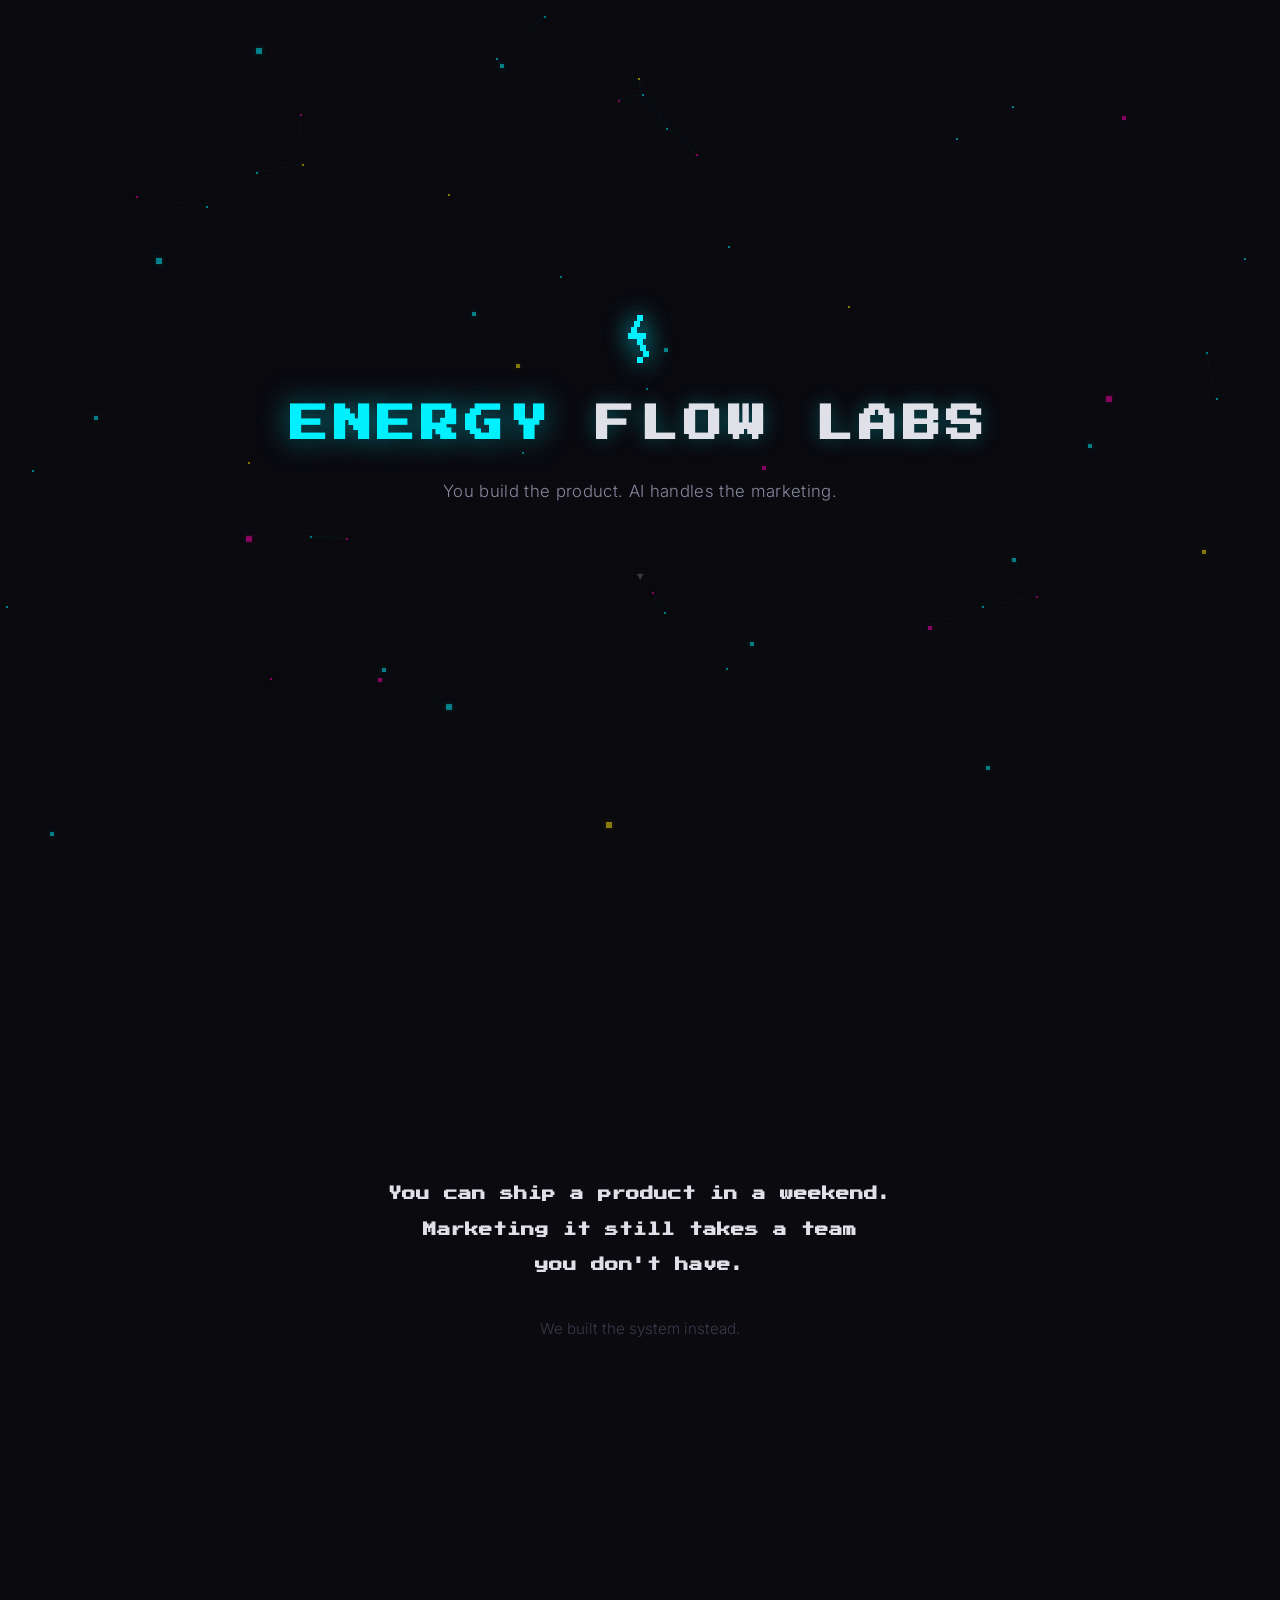
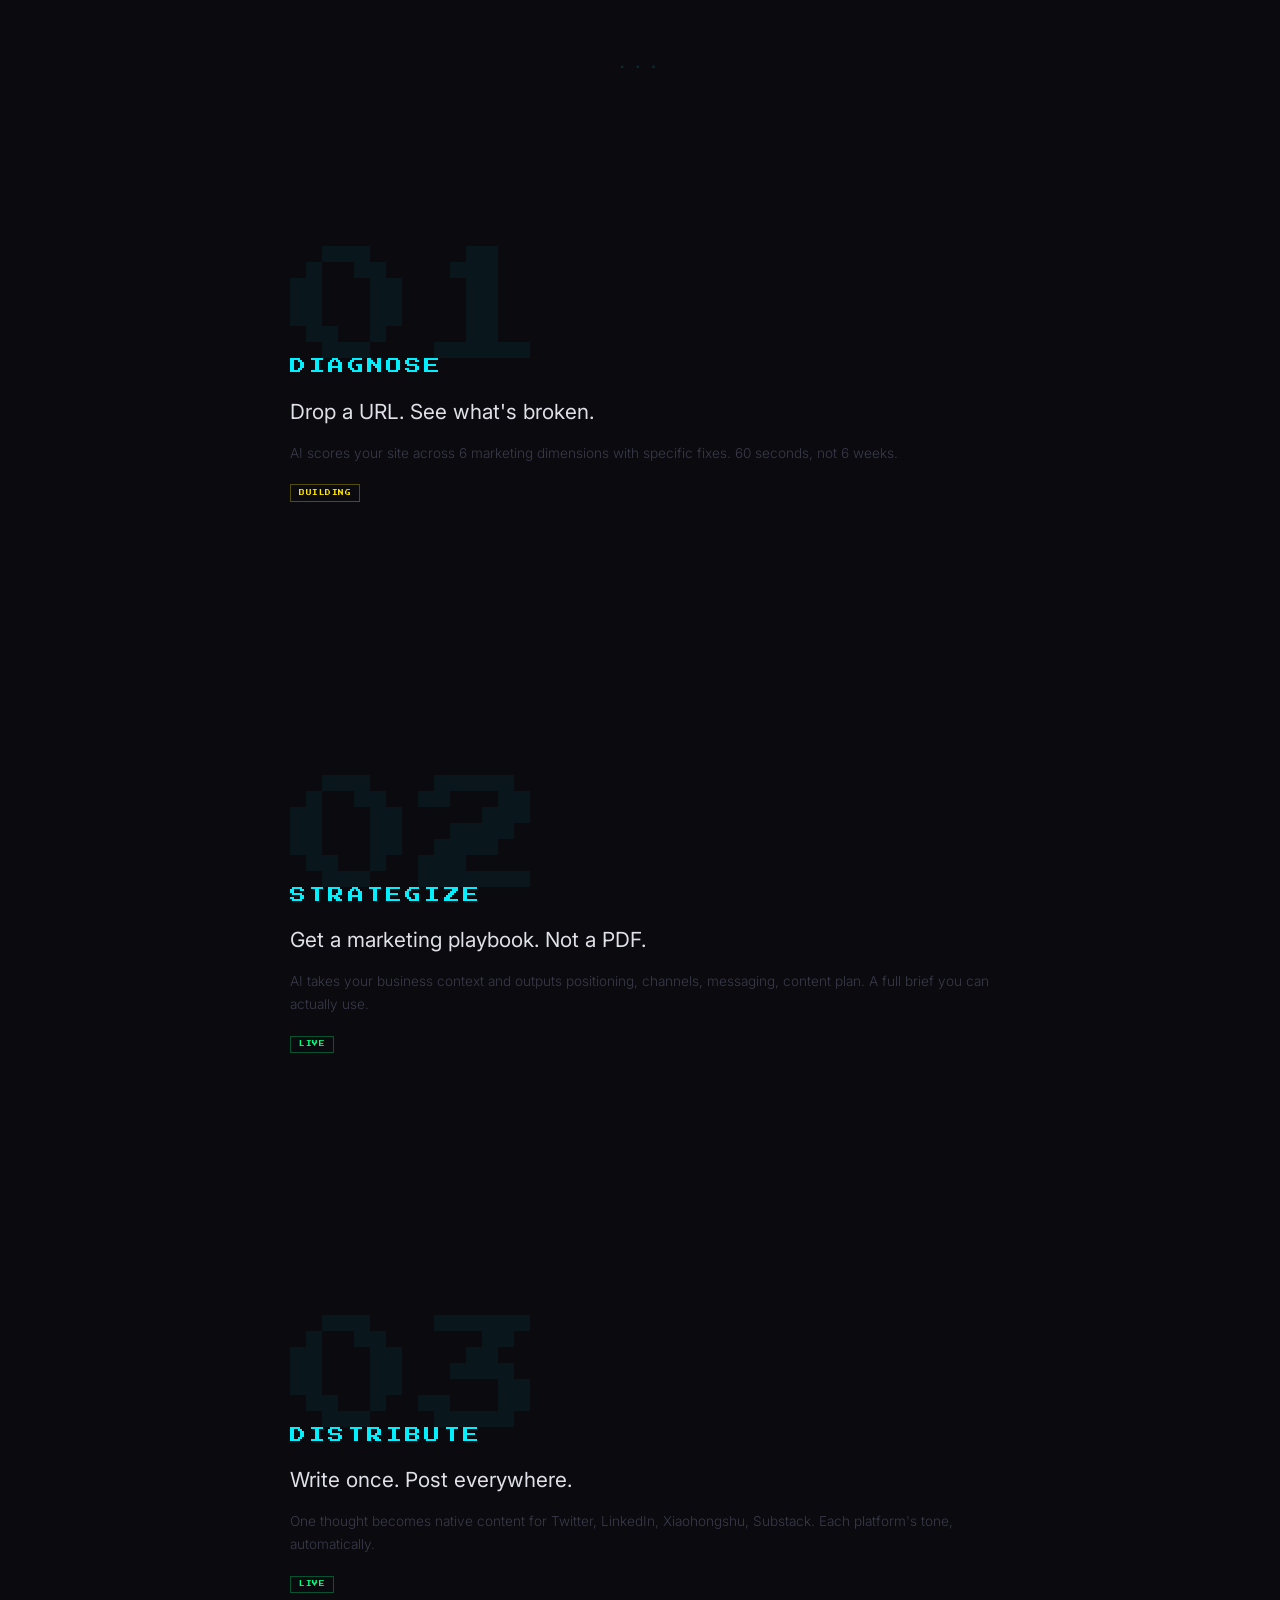
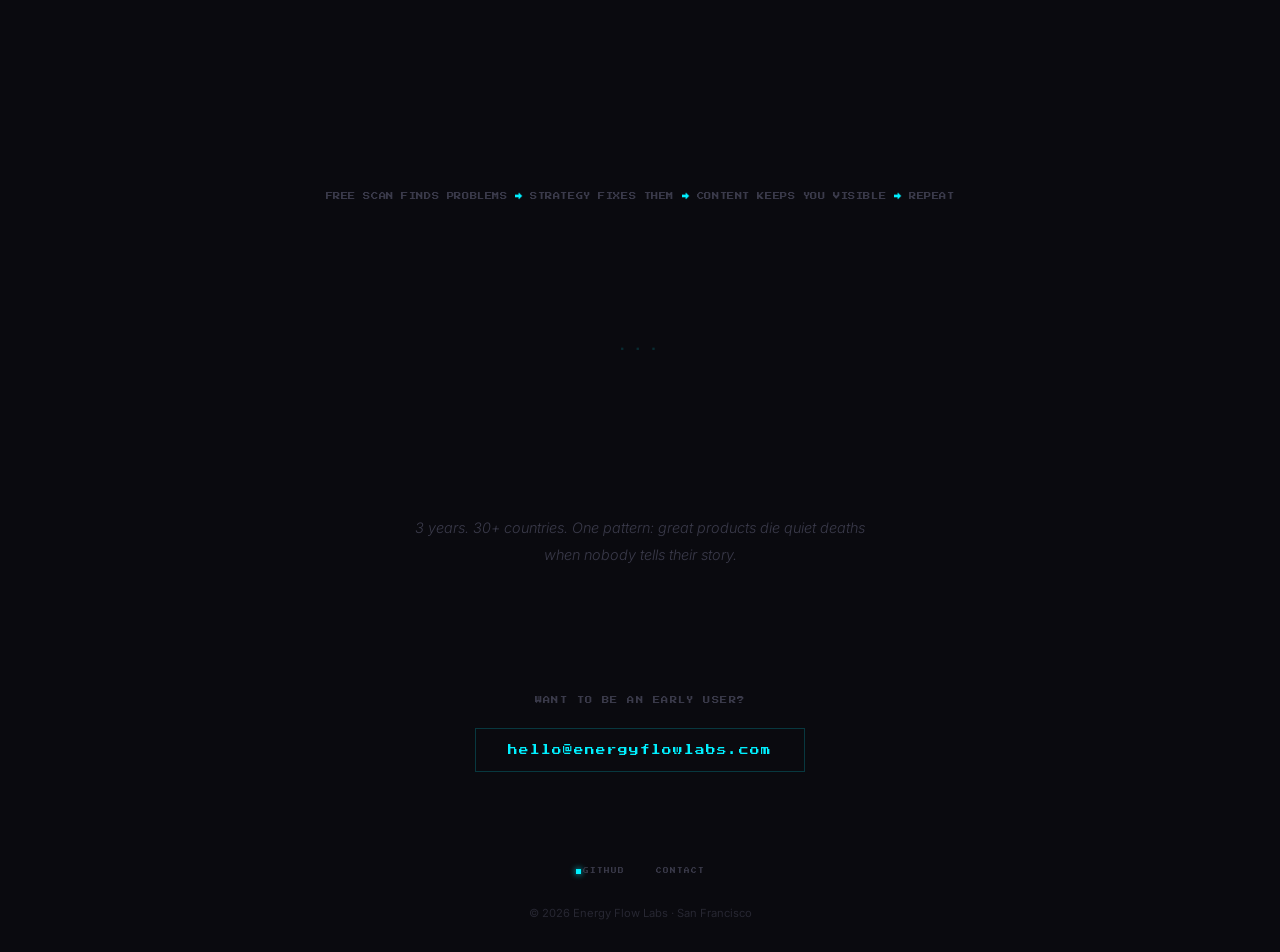
==== index.html @ 43ff8d49 "Redesign: immersive pixel art experience, editorial copy, remove pitch-deck feel" ====
<!DOCTYPE html>
<html lang="en">
<head>
<meta charset="UTF-8">
<meta name="viewport" content="width=device-width, initial-scale=1.0">
<title>Energy Flow Labs</title>
<meta name="description" content="AI marketing tools for founders who'd rather build. Diagnose. Strategize. Distribute.">
<link rel="icon" type="image/svg+xml" href="/favicon.svg">
<link rel="preconnect" href="https://fonts.googleapis.com">
<link rel="preconnect" href="https://fonts.gstatic.com" crossorigin>
<link href="https://fonts.googleapis.com/css2?family=Press+Start+2P&family=Inter:wght@300;400;500&display=swap" rel="stylesheet">
<style>
  *, *::before, *::after { margin: 0; padding: 0; box-sizing: border-box; }

  :root {
    --bg: #0a0a0f;
    --cyan: #00f0ff;
    --magenta: #ff00aa;
    --yellow: #ffe600;
    --green: #00ff88;
    --white: #e0e0e8;
    --mid: #8888a0;
    --dim: #3a3a4a;
  }

  html { scroll-behavior: smooth; }

  body {
    background: var(--bg);
    color: var(--white);
    font-family: 'Inter', sans-serif;
    overflow-x: hidden;
  }

  canvas#bg {
    position: fixed;
    inset: 0;
    width: 100%;
    height: 100%;
    z-index: 0;
  }

  .scanlines {
    position: fixed;
    inset: 0;
    z-index: 1;
    pointer-events: none;
    background: repeating-linear-gradient(0deg, transparent, transparent 2px, rgba(0,0,0,0.05) 2px, rgba(0,0,0,0.05) 4px);
  }

  /* === SHARED === */
  section {
    position: relative;
    z-index: 2;
  }

  .pixel-font {
    font-family: 'Press Start 2P', cursive;
  }

  /* === HERO === */
  .hero {
    display: flex;
    flex-direction: column;
    align-items: center;
    justify-content: center;
    min-height: 100vh;
    text-align: center;
    padding: 2rem;
  }

  .logo-mark {
    width: 48px; height: 48px; margin-bottom: 2rem;
    opacity: 0; animation: fadeUp 0.8s ease-out 0.3s forwards;
  }
  .logo-mark svg { width: 100%; height: 100%; filter: drop-shadow(0 0 12px var(--cyan)); }

  .title {
    font-family: 'Press Start 2P', cursive;
    font-size: clamp(1rem, 4vw, 2.4rem);
    letter-spacing: 0.15em;
    line-height: 1.6;
    color: var(--white);
    opacity: 0;
    animation: fadeUp 0.8s ease-out 0.6s forwards;
    text-shadow: 0 0 20px rgba(0, 240, 255, 0.3);
  }
  .title .accent { color: var(--cyan); text-shadow: 0 0 30px rgba(0, 240, 255, 0.5); }

  .hero-sub {
    font-weight: 300;
    font-size: clamp(0.85rem, 1.8vw, 1.05rem);
    color: var(--mid);
    margin-top: 1.5rem;
    letter-spacing: 0.02em;
    opacity: 0;
    animation: fadeUp 0.8s ease-out 1s forwards;
  }

  .scroll-hint {
    margin-top: 4rem;
    opacity: 0;
    animation: fadeIn 0.6s ease-out 1.8s forwards;
  }
  .scroll-hint span {
    font-family: 'Press Start 2P', cursive;
    font-size: 0.45rem;
    color: var(--dim);
    animation: float 2.5s ease-in-out infinite;
  }

  /* === STATEMENT === */
  .statement {
    min-height: 80vh;
    display: flex;
    align-items: center;
    justify-content: center;
    text-align: center;
    padding: 6rem 2rem;
  }

  .statement-inner {
    max-width: 680px;
  }

  .statement h2 {
    font-family: 'Press Start 2P', cursive;
    font-size: clamp(0.6rem, 1.6vw, 0.85rem);
    line-height: 2.6;
    color: var(--white);
    margin-bottom: 2rem;
  }

  .statement p {
    font-weight: 300;
    font-size: 0.95rem;
    color: var(--dim);
    line-height: 1.8;
  }

  /* === PRODUCTS === */
  .product-section {
    padding: 8rem 2rem;
    display: flex;
    align-items: center;
    justify-content: center;
    min-height: 60vh;
  }

  .product-inner {
    max-width: 700px;
    width: 100%;
  }

  .product-num {
    font-family: 'Press Start 2P', cursive;
    font-size: clamp(3rem, 12vw, 8rem);
    color: rgba(0, 240, 255, 0.06);
    line-height: 1;
    margin-bottom: -1rem;
    user-select: none;
  }

  .product-name {
    font-family: 'Press Start 2P', cursive;
    font-size: clamp(0.7rem, 2vw, 1rem);
    color: var(--cyan);
    letter-spacing: 0.2em;
    margin-bottom: 1.2rem;
  }

  .product-hook {
    font-weight: 400;
    font-size: clamp(1rem, 2.5vw, 1.3rem);
    color: var(--white);
    line-height: 1.7;
    margin-bottom: 0.8rem;
  }

  .product-detail {
    font-weight: 300;
    font-size: 0.85rem;
    color: var(--dim);
    line-height: 1.7;
  }

  .product-tag {
    display: inline-block;
    font-family: 'Press Start 2P', cursive;
    font-size: 0.35rem;
    padding: 0.3rem 0.5rem;
    margin-top: 1.2rem;
    border: 1px solid;
    letter-spacing: 0.1em;
  }
  .tag-live { color: var(--green); border-color: rgba(0,255,136,0.3); }
  .tag-building { color: var(--yellow); border-color: rgba(255,230,0,0.3); }

  /* === LOOP === */
  .loop {
    text-align: center;
    padding: 4rem 2rem 6rem;
  }

  .loop p {
    font-family: 'Press Start 2P', cursive;
    font-size: clamp(0.35rem, 0.8vw, 0.45rem);
    color: var(--dim);
    line-height: 2.5;
    letter-spacing: 0.08em;
  }
  .loop .hl { color: var(--cyan); }

  /* === PIXEL DIVIDER === */
  .divider {
    text-align: center;
    padding: 2rem;
    opacity: 0.15;
    user-select: none;
  }
  .divider span {
    font-family: 'Press Start 2P', cursive;
    font-size: 0.3rem;
    color: var(--cyan);
    letter-spacing: 0.8em;
  }

  /* === CLOSER === */
  .closer {
    text-align: center;
    padding: 8rem 2rem 4rem;
  }

  .closer p {
    font-weight: 300;
    font-size: 0.9rem;
    color: var(--dim);
    line-height: 1.9;
    max-width: 480px;
    margin: 0 auto;
    font-style: italic;
  }

  /* === CONTACT === */
  .contact {
    text-align: center;
    padding: 4rem 2rem 2rem;
  }

  .contact .invite {
    font-family: 'Press Start 2P', cursive;
    font-size: 0.45rem;
    color: var(--dim);
    letter-spacing: 0.2em;
    margin-bottom: 1.5rem;
  }

  .contact .email {
    display: inline-block;
    font-family: 'Press Start 2P', cursive;
    font-size: clamp(0.45rem, 1.2vw, 0.6rem);
    color: var(--cyan);
    text-decoration: none;
    padding: 1rem 2rem;
    border: 1px solid rgba(0, 240, 255, 0.2);
    transition: all 0.3s;
    letter-spacing: 0.1em;
  }
  .contact .email:hover {
    border-color: var(--cyan);
    box-shadow: 0 0 30px rgba(0, 240, 255, 0.15);
    background: rgba(0, 240, 255, 0.03);
  }

  /* === FOOTER === */
  footer {
    position: relative;
    z-index: 2;
    padding: 4rem 2rem 2rem;
    text-align: center;
  }
  footer .links {
    display: flex;
    justify-content: center;
    gap: 2rem;
    margin-bottom: 2rem;
    flex-wrap: wrap;
  }
  footer a {
    font-family: 'Press Start 2P', cursive;
    font-size: 0.35rem;
    color: var(--dim);
    text-decoration: none;
    letter-spacing: 0.15em;
    transition: color 0.3s;
  }
  footer a:hover { color: var(--cyan); }
  footer .status {
    font-size: 0.7rem;
    color: rgba(58, 58, 74, 0.6);
    margin-top: 1rem;
  }

  .dot {
    display: inline-block;
    width: 5px; height: 5px;
    background: var(--cyan);
    margin-right: 0.5em;
    animation: blink 2s step-end infinite;
    box-shadow: 0 0 6px var(--cyan);
    vertical-align: middle;
  }

  /* === REVEALS === */
  .reveal {
    opacity: 0;
    transform: translateY(24px);
    transition: opacity 0.8s ease-out, transform 0.8s ease-out;
  }
  .reveal.visible {
    opacity: 1;
    transform: translateY(0);
  }

  /* stagger */
  .reveal-delay-1 { transition-delay: 0.15s; }
  .reveal-delay-2 { transition-delay: 0.3s; }

  /* === KEYFRAMES === */
  @keyframes fadeUp { from { opacity: 0; transform: translateY(16px); } to { opacity: 1; transform: translateY(0); } }
  @keyframes fadeIn { from { opacity: 0; } to { opacity: 1; } }
  @keyframes blink { 0%, 100% { opacity: 1; } 50% { opacity: 0; } }
  @keyframes float { 0%, 100% { transform: translateY(0); } 50% { transform: translateY(6px); } }

  .title:hover { animation: glitch 0.3s ease-in-out; }
  @keyframes glitch {
    0%   { text-shadow: 0 0 20px rgba(0,240,255,0.3); }
    20%  { text-shadow: -2px 0 var(--magenta), 2px 0 var(--cyan); }
    40%  { text-shadow: 2px 0 var(--magenta), -2px 0 var(--cyan); }
    60%  { text-shadow: -1px 0 var(--yellow), 1px 0 var(--cyan); }
    80%  { text-shadow: 1px 0 var(--magenta), -1px 0 var(--yellow); }
    100% { text-shadow: 0 0 20px rgba(0,240,255,0.3); }
  }

  @media (max-width: 600px) {
    .title { letter-spacing: 0.08em; }
    .logo-mark { width: 36px; height: 36px; }
    .product-section { padding: 5rem 1.5rem; }
    .product-num { font-size: clamp(2.5rem, 18vw, 5rem); }
    .statement { min-height: 60vh; padding: 4rem 1.5rem; }
    .closer { padding: 5rem 1.5rem 3rem; }
  }
</style>
</head>
<body>

<canvas id="bg"></canvas>
<div class="scanlines"></div>

<!-- ===== HERO ===== -->
<section class="hero">
  <div class="logo-mark">
    <svg viewBox="0 0 16 16" fill="none" xmlns="http://www.w3.org/2000/svg" shape-rendering="crispEdges">
      <rect x="7" y="0" width="2" height="2" fill="#00f0ff"/>
      <rect x="6" y="2" width="2" height="2" fill="#00f0ff"/>
      <rect x="5" y="4" width="2" height="2" fill="#00f0ff"/>
      <rect x="4" y="6" width="6" height="2" fill="#00f0ff"/>
      <rect x="7" y="8" width="2" height="2" fill="#00f0ff"/>
      <rect x="8" y="10" width="2" height="2" fill="#00f0ff"/>
      <rect x="9" y="12" width="2" height="2" fill="#00f0ff"/>
      <rect x="7" y="14" width="2" height="2" fill="#00f0ff"/>
    </svg>
  </div>

  <h1 class="title"><span class="accent">ENERGY</span> FLOW LABS</h1>
  <p class="hero-sub">You build the product. AI handles the marketing.</p>

  <div class="scroll-hint"><span>&#9660;</span></div>
</section>

<!-- ===== STATEMENT ===== -->
<section class="statement">
  <div class="statement-inner reveal">
    <h2>You can ship a product in a weekend.<br>Marketing it still takes a team<br>you don't have.</h2>
    <p>We built the system instead.</p>
  </div>
</section>

<!-- ===== DIVIDER ===== -->
<div class="divider"><span>&#9632; &#9632; &#9632;</span></div>

<!-- ===== PRODUCT 01 ===== -->
<section class="product-section">
  <div class="product-inner reveal">
    <div class="product-num">01</div>
    <div class="product-name">DIAGNOSE</div>
    <div class="product-hook">Drop a URL. See what's broken.</div>
    <div class="product-detail">AI scores your site across 6 marketing dimensions with specific fixes. 60 seconds, not 6 weeks.</div>
    <span class="product-tag tag-building">BUILDING</span>
  </div>
</section>

<!-- ===== PRODUCT 02 ===== -->
<section class="product-section">
  <div class="product-inner reveal">
    <div class="product-num">02</div>
    <div class="product-name">STRATEGIZE</div>
    <div class="product-hook">Get a marketing playbook. Not a PDF.</div>
    <div class="product-detail">AI takes your business context and outputs positioning, channels, messaging, content plan. A full brief you can actually use.</div>
    <span class="product-tag tag-live">LIVE</span>
  </div>
</section>

<!-- ===== PRODUCT 03 ===== -->
<section class="product-section">
  <div class="product-inner reveal">
    <div class="product-num">03</div>
    <div class="product-name">DISTRIBUTE</div>
    <div class="product-hook">Write once. Post everywhere.</div>
    <div class="product-detail">One thought becomes native content for Twitter, LinkedIn, Xiaohongshu, Substack. Each platform's tone, automatically.</div>
    <span class="product-tag tag-live">LIVE</span>
  </div>
</section>

<!-- ===== LOOP ===== -->
<section class="loop reveal">
  <p>FREE SCAN FINDS PROBLEMS <span class="hl">&rarr;</span> STRATEGY FIXES THEM <span class="hl">&rarr;</span> CONTENT KEEPS YOU VISIBLE <span class="hl">&rarr;</span> REPEAT</p>
</section>

<!-- ===== DIVIDER ===== -->
<div class="divider"><span>&#9632; &#9632; &#9632;</span></div>

<!-- ===== CLOSER ===== -->
<section class="closer reveal">
  <p>3 years. 30+ countries. One pattern: great products die quiet deaths when nobody tells their story.</p>
</section>

<!-- ===== CONTACT ===== -->
<section class="contact reveal">
  <div class="invite">WANT TO BE AN EARLY USER?</div>
  <a class="email" href="mailto:hello@energyflowlabs.com?subject=Early%20Access">hello@energyflowlabs.com</a>
</section>

<!-- ===== FOOTER ===== -->
<footer>
  <div class="links">
    <a href="https://github.com/yvonnechengspark"><span class="dot"></span>GITHUB</a>
    <a href="mailto:hello@energyflowlabs.com">CONTACT</a>
  </div>
  <div class="status">&copy; 2026 Energy Flow Labs &middot; San Francisco</div>
</footer>

<script>
const canvas = document.getElementById('bg');
const ctx = canvas.getContext('2d');
let W, H;
let particles = [];
let mouse = { x: -1000, y: -1000 };

function resize() { W = canvas.width = window.innerWidth; H = canvas.height = window.innerHeight; }
resize();
window.addEventListener('resize', resize);
document.addEventListener('mousemove', e => { mouse.x = e.clientX; mouse.y = e.clientY; });

class Particle {
  constructor() { this.reset(); }
  reset() {
    const edge = Math.random();
    if (edge < 0.25) { this.x = 0; this.y = Math.random() * H; }
    else if (edge < 0.5) { this.x = W; this.y = Math.random() * H; }
    else if (edge < 0.75) { this.x = Math.random() * W; this.y = 0; }
    else { this.x = Math.random() * W; this.y = H; }
    this.size = Math.random() < 0.1 ? 3 : (Math.random() < 0.3 ? 2 : 1);
    this.speedX = (Math.random() - 0.5) * 0.6;
    this.speedY = (Math.random() - 0.5) * 0.6;
    this.life = 0;
    this.maxLife = 250 + Math.random() * 350;
    const colors = [[0,240,255],[0,240,255],[0,240,255],[255,0,170],[255,230,0]];
    this.color = colors[Math.floor(Math.random() * colors.length)];
  }
  update() {
    const cx = W/2, cy = H/2;
    const dx = cx - this.x, dy = cy - this.y;
    const dist = Math.sqrt(dx*dx + dy*dy);
    if (dist > 50) { this.speedX += dx/dist*0.002; this.speedY += dy/dist*0.002; }
    const mdx = this.x - mouse.x, mdy = this.y - mouse.y;
    const mDist = Math.sqrt(mdx*mdx + mdy*mdy);
    if (mDist < 100) { const f = (100-mDist)/100; this.speedX += (mdx/mDist)*f*0.4; this.speedY += (mdy/mDist)*f*0.4; }
    this.speedX *= 0.997; this.speedY *= 0.997;
    this.x += this.speedX; this.y += this.speedY; this.life++;
    if (this.life > this.maxLife || this.x < -50 || this.x > W+50 || this.y < -50 || this.y > H+50) this.reset();
  }
  draw() {
    const alpha = Math.min(1, this.life/40) * Math.min(1, (this.maxLife - this.life)/40);
    const [r,g,b] = this.color;
    const px = Math.round(this.x/2)*2, py = Math.round(this.y/2)*2;
    ctx.shadowColor = `rgba(${r},${g},${b},${alpha*0.4})`; ctx.shadowBlur = 6;
    ctx.fillStyle = `rgba(${r},${g},${b},${alpha*0.5})`;
    ctx.fillRect(px, py, this.size*2, this.size*2);
    ctx.shadowBlur = 0;
  }
}

const count = Math.min(60, Math.floor(W*H/15000));
for (let i = 0; i < count; i++) {
  const p = new Particle(); p.x = Math.random()*W; p.y = Math.random()*H; p.life = Math.random()*120;
  particles.push(p);
}

function drawConnections() {
  for (let i = 0; i < particles.length; i++) {
    for (let j = i+1; j < particles.length; j++) {
      const dx = particles[i].x - particles[j].x, dy = particles[i].y - particles[j].y;
      const dist = Math.sqrt(dx*dx + dy*dy);
      if (dist < 120) {
        ctx.strokeStyle = `rgba(0,240,255,${(1-dist/120)*0.07})`;
        ctx.lineWidth = 1; ctx.beginPath();
        ctx.moveTo(Math.round(particles[i].x/2)*2, Math.round(particles[i].y/2)*2);
        ctx.lineTo(Math.round(particles[j].x/2)*2, Math.round(particles[j].y/2)*2);
        ctx.stroke();
      }
    }
  }
}

function animate() {
  ctx.clearRect(0, 0, W, H);
  drawConnections();
  for (const p of particles) { p.update(); p.draw(); }
  requestAnimationFrame(animate);
}
animate();

document.addEventListener('click', e => {
  for (let i = 0; i < 6; i++) {
    const p = new Particle(); p.x = e.clientX; p.y = e.clientY;
    p.speedX = (Math.random()-0.5)*3; p.speedY = (Math.random()-0.5)*3;
    p.maxLife = 60 + Math.random()*50; particles.push(p);
  }
  while (particles.length > count + 30) particles.shift();
});

// Scroll reveal
const observer = new IntersectionObserver((entries) => {
  entries.forEach(entry => {
    if (entry.isIntersecting) entry.target.classList.add('visible');
  });
}, { threshold: 0.12 });
document.querySelectorAll('.reveal').forEach(el => observer.observe(el));
</script>
</body>
</html>
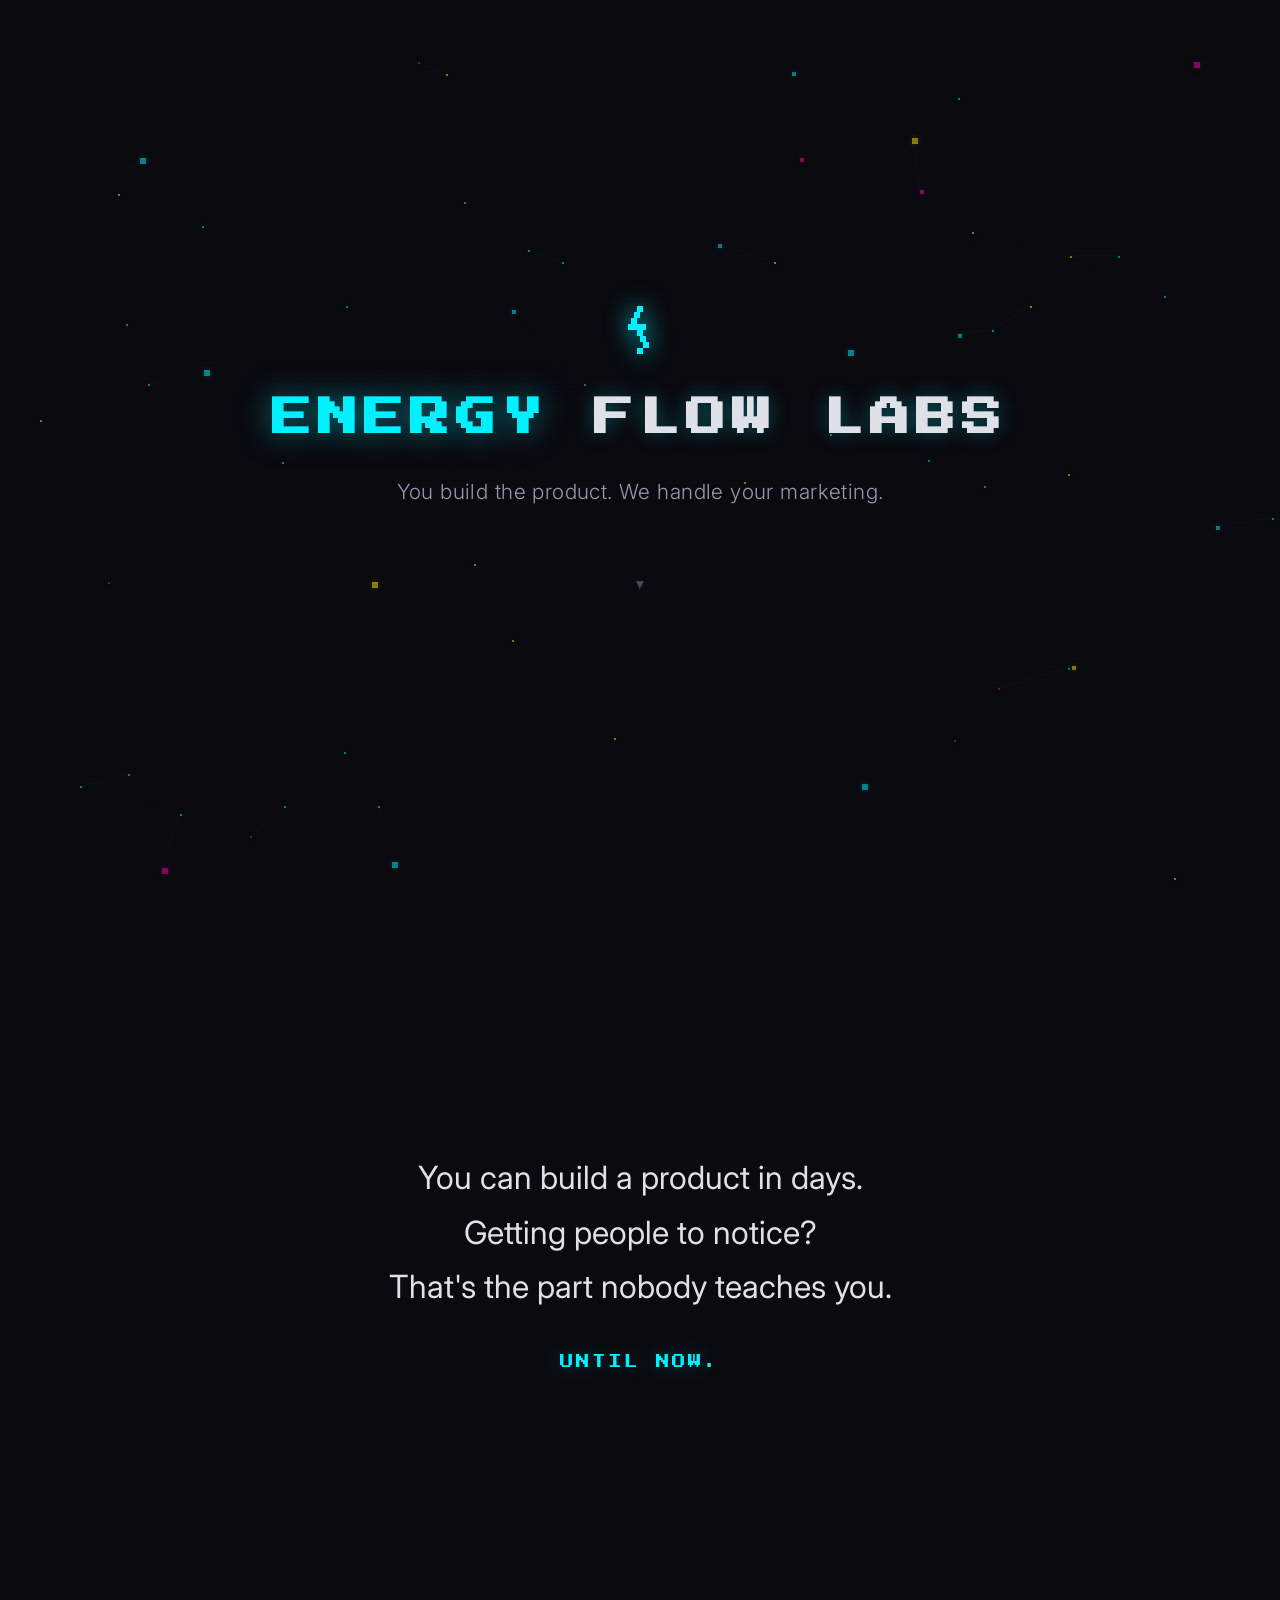
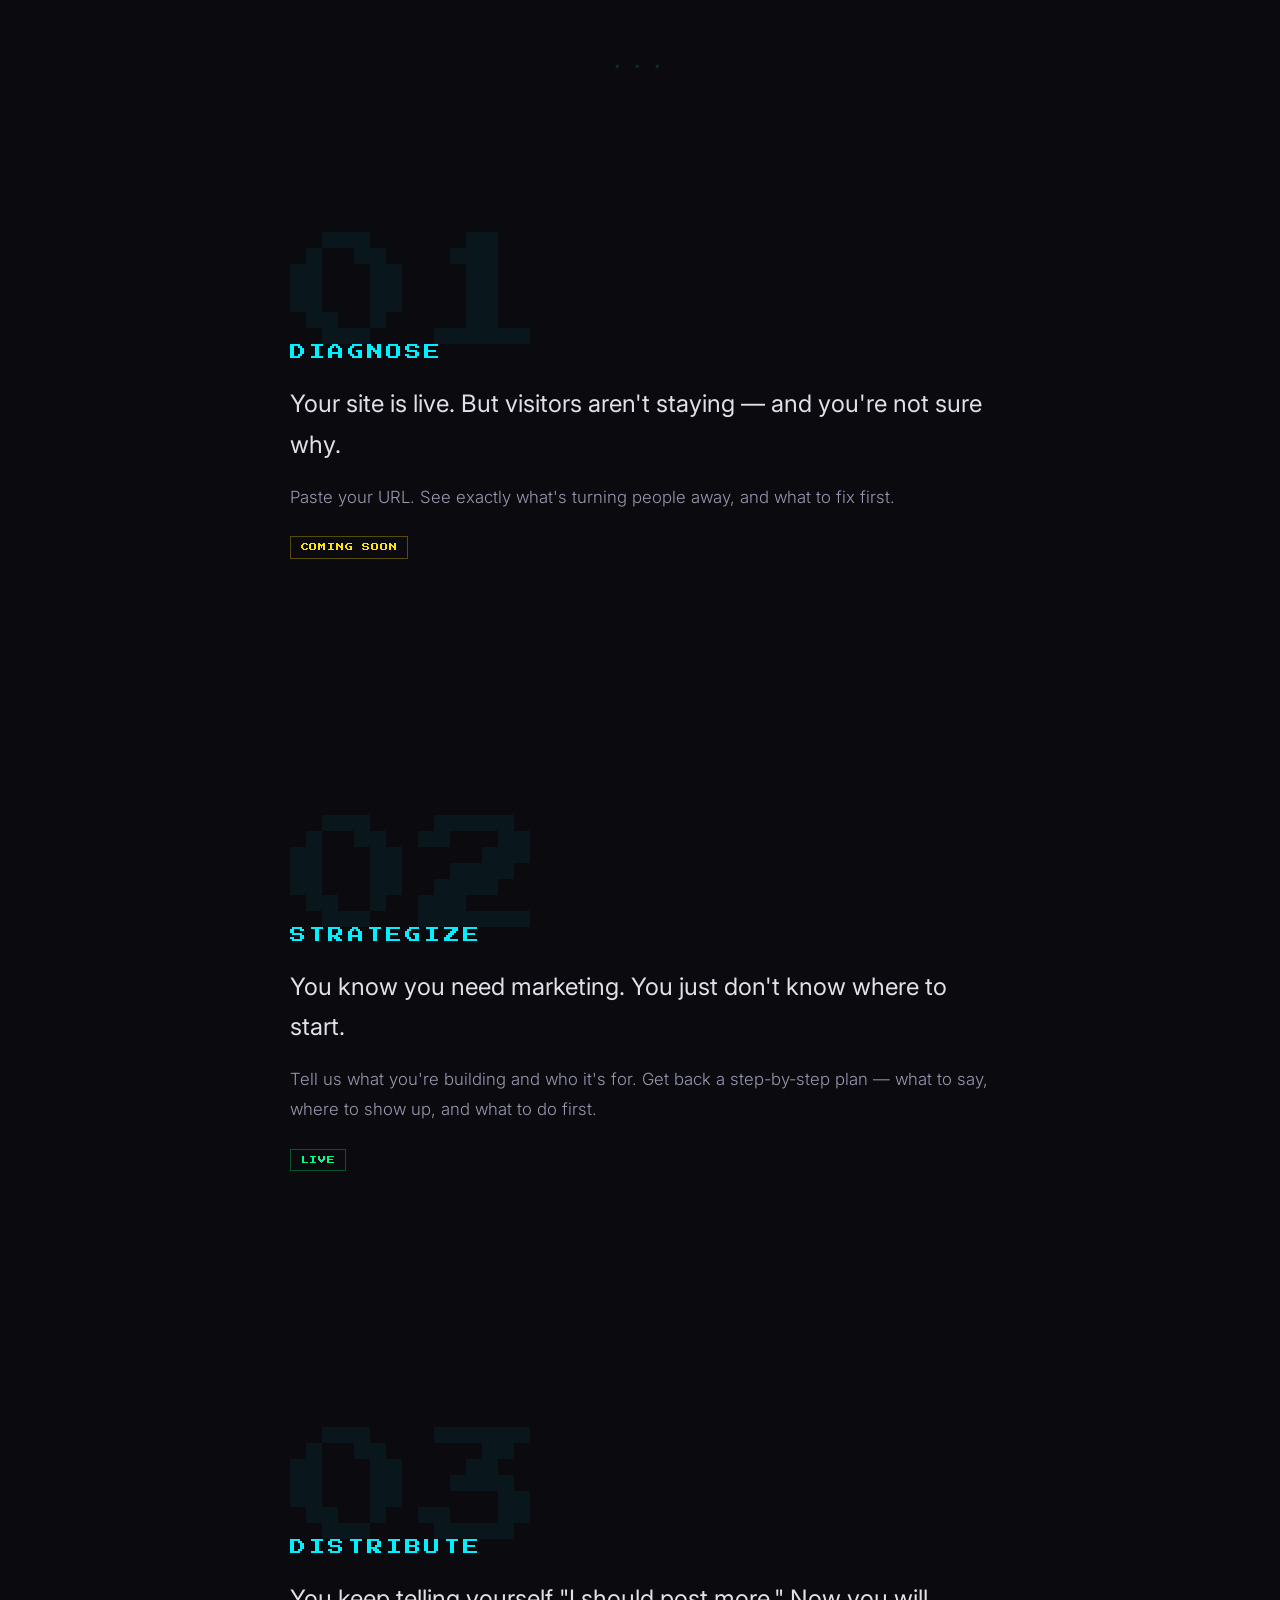
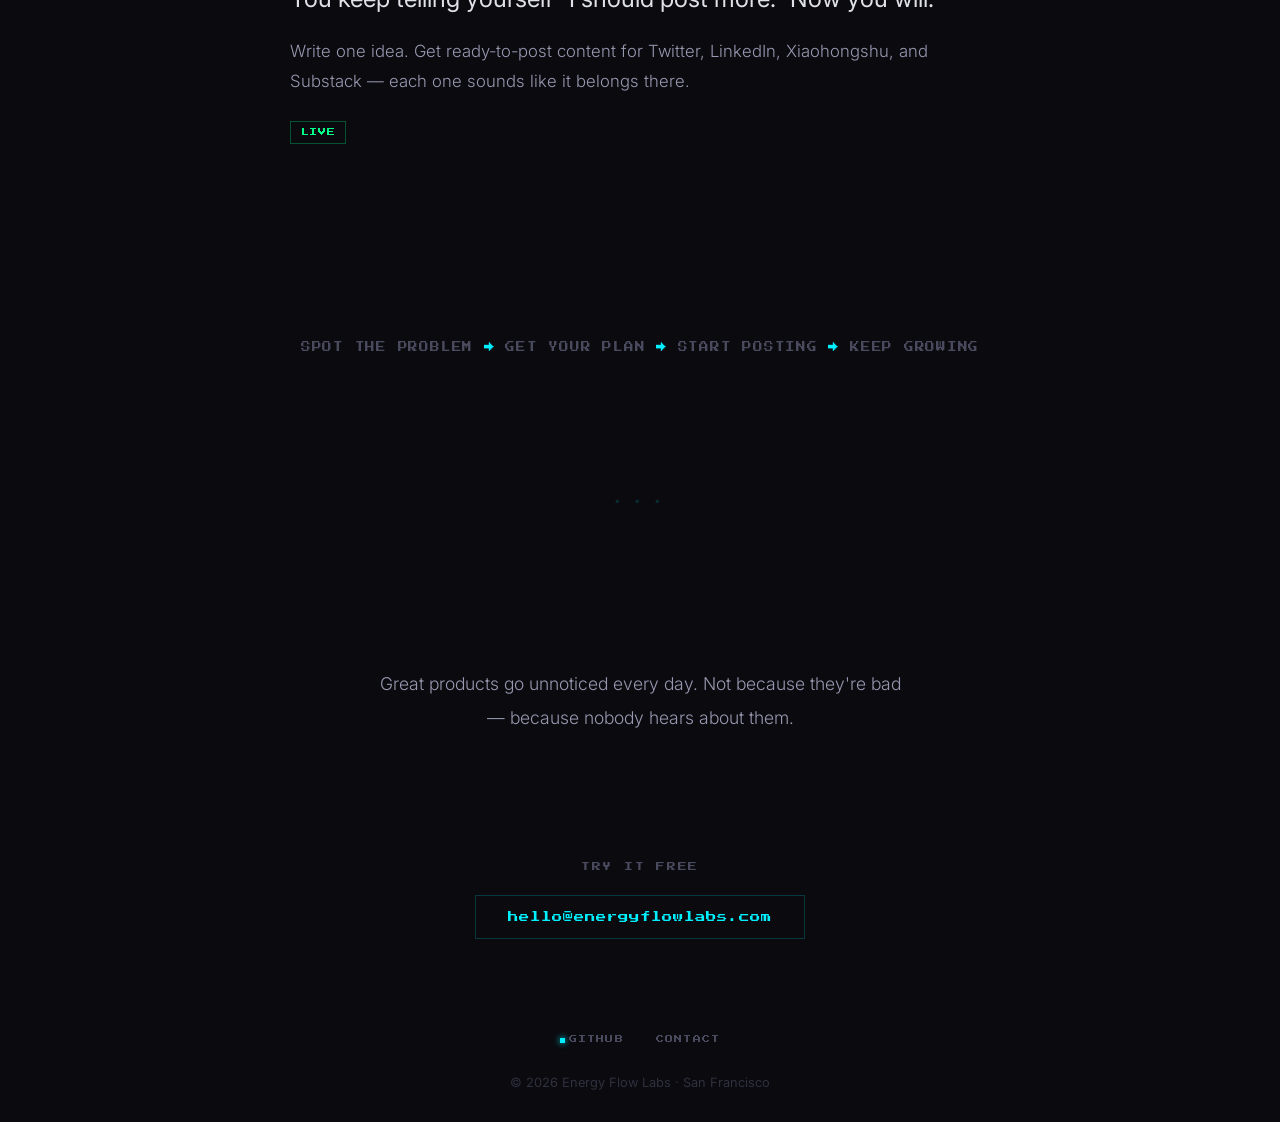
==== commit 2305b8ee: "V3: User-centric copy rewrite + typography fixes - All copy rewritten from user's perspective (Kotle" ====
--- a/index.html
+++ b/index.html
@@ -4,7 +4,7 @@
 <meta charset="UTF-8">
 <meta name="viewport" content="width=device-width, initial-scale=1.0">
 <title>Energy Flow Labs</title>
-<meta name="description" content="AI marketing tools for founders who'd rather build. Diagnose. Strategize. Distribute.">
+<meta name="description" content="You build the product. We handle the marketing. AI tools for founders with no marketing team.">
 <link rel="icon" type="image/svg+xml" href="/favicon.svg">
 <link rel="preconnect" href="https://fonts.googleapis.com">
 <link rel="preconnect" href="https://fonts.gstatic.com" crossorigin>
@@ -19,8 +19,8 @@
     --yellow: #ffe600;
     --green: #00ff88;
     --white: #e0e0e8;
-    --mid: #8888a0;
-    --dim: #3a3a4a;
+    --mid: #9898b0;
+    --dim: #4a4a5e;
   }
 
   html { scroll-behavior: smooth; }
@@ -48,14 +48,9 @@
     background: repeating-linear-gradient(0deg, transparent, transparent 2px, rgba(0,0,0,0.05) 2px, rgba(0,0,0,0.05) 4px);
   }
 
-  /* === SHARED === */
   section {
     position: relative;
     z-index: 2;
-  }
-
-  .pixel-font {
-    font-family: 'Press Start 2P', cursive;
   }
 
   /* === HERO === */
@@ -77,7 +72,7 @@
 
   .title {
     font-family: 'Press Start 2P', cursive;
-    font-size: clamp(1rem, 4vw, 2.4rem);
+    font-size: clamp(1.2rem, 3.5vw, 2.5rem);
     letter-spacing: 0.15em;
     line-height: 1.6;
     color: var(--white);
@@ -89,10 +84,11 @@
 
   .hero-sub {
     font-weight: 300;
-    font-size: clamp(0.85rem, 1.8vw, 1.05rem);
+    font-size: clamp(1.05rem, 2vw, 1.3rem);
     color: var(--mid);
     margin-top: 1.5rem;
     letter-spacing: 0.02em;
+    line-height: 1.7;
     opacity: 0;
     animation: fadeUp 0.8s ease-out 1s forwards;
   }
@@ -104,7 +100,7 @@
   }
   .scroll-hint span {
     font-family: 'Press Start 2P', cursive;
-    font-size: 0.45rem;
+    font-size: 0.55rem;
     color: var(--dim);
     animation: float 2.5s ease-in-out infinite;
   }
@@ -120,22 +116,24 @@
   }
 
   .statement-inner {
-    max-width: 680px;
+    max-width: 720px;
   }
 
   .statement h2 {
-    font-family: 'Press Start 2P', cursive;
-    font-size: clamp(0.6rem, 1.6vw, 0.85rem);
-    line-height: 2.6;
+    font-family: 'Inter', sans-serif;
+    font-weight: 400;
+    font-size: clamp(1.3rem, 3vw, 2rem);
+    line-height: 1.7;
     color: var(--white);
-    margin-bottom: 2rem;
-  }
-
-  .statement p {
-    font-weight: 300;
-    font-size: 0.95rem;
-    color: var(--dim);
-    line-height: 1.8;
+    margin-bottom: 2.5rem;
+  }
+
+  .statement .sub {
+    font-family: 'Press Start 2P', cursive;
+    font-size: clamp(0.65rem, 1.2vw, 0.85rem);
+    color: var(--cyan);
+    text-shadow: 0 0 20px rgba(0, 240, 255, 0.3);
+    letter-spacing: 0.15em;
   }
 
   /* === PRODUCTS === */
@@ -144,7 +142,7 @@
     display: flex;
     align-items: center;
     justify-content: center;
-    min-height: 60vh;
+    min-height: 50vh;
   }
 
   .product-inner {
@@ -163,38 +161,38 @@
 
   .product-name {
     font-family: 'Press Start 2P', cursive;
-    font-size: clamp(0.7rem, 2vw, 1rem);
+    font-size: clamp(0.75rem, 1.8vw, 1rem);
     color: var(--cyan);
     letter-spacing: 0.2em;
-    margin-bottom: 1.2rem;
+    margin-bottom: 1.5rem;
   }
 
   .product-hook {
     font-weight: 400;
-    font-size: clamp(1rem, 2.5vw, 1.3rem);
+    font-size: clamp(1.15rem, 2.5vw, 1.5rem);
     color: var(--white);
     line-height: 1.7;
-    margin-bottom: 0.8rem;
+    margin-bottom: 1rem;
   }
 
   .product-detail {
     font-weight: 300;
-    font-size: 0.85rem;
-    color: var(--dim);
-    line-height: 1.7;
+    font-size: 1.05rem;
+    color: var(--mid);
+    line-height: 1.8;
   }
 
   .product-tag {
     display: inline-block;
     font-family: 'Press Start 2P', cursive;
-    font-size: 0.35rem;
-    padding: 0.3rem 0.5rem;
-    margin-top: 1.2rem;
+    font-size: 0.5rem;
+    padding: 0.4rem 0.6rem;
+    margin-top: 1.5rem;
     border: 1px solid;
     letter-spacing: 0.1em;
   }
   .tag-live { color: var(--green); border-color: rgba(0,255,136,0.3); }
-  .tag-building { color: var(--yellow); border-color: rgba(255,230,0,0.3); }
+  .tag-soon { color: var(--yellow); border-color: rgba(255,230,0,0.3); }
 
   /* === LOOP === */
   .loop {
@@ -204,7 +202,7 @@
 
   .loop p {
     font-family: 'Press Start 2P', cursive;
-    font-size: clamp(0.35rem, 0.8vw, 0.45rem);
+    font-size: clamp(0.45rem, 0.9vw, 0.6rem);
     color: var(--dim);
     line-height: 2.5;
     letter-spacing: 0.08em;
@@ -220,7 +218,7 @@
   }
   .divider span {
     font-family: 'Press Start 2P', cursive;
-    font-size: 0.3rem;
+    font-size: 0.4rem;
     color: var(--cyan);
     letter-spacing: 0.8em;
   }
@@ -233,12 +231,11 @@
 
   .closer p {
     font-weight: 300;
-    font-size: 0.9rem;
-    color: var(--dim);
+    font-size: 1.1rem;
+    color: var(--mid);
     line-height: 1.9;
-    max-width: 480px;
+    max-width: 540px;
     margin: 0 auto;
-    font-style: italic;
   }
 
   /* === CONTACT === */
@@ -249,7 +246,7 @@
 
   .contact .invite {
     font-family: 'Press Start 2P', cursive;
-    font-size: 0.45rem;
+    font-size: 0.55rem;
     color: var(--dim);
     letter-spacing: 0.2em;
     margin-bottom: 1.5rem;
@@ -258,7 +255,7 @@
   .contact .email {
     display: inline-block;
     font-family: 'Press Start 2P', cursive;
-    font-size: clamp(0.45rem, 1.2vw, 0.6rem);
+    font-size: clamp(0.5rem, 1.2vw, 0.65rem);
     color: var(--cyan);
     text-decoration: none;
     padding: 1rem 2rem;
@@ -288,7 +285,7 @@
   }
   footer a {
     font-family: 'Press Start 2P', cursive;
-    font-size: 0.35rem;
+    font-size: 0.5rem;
     color: var(--dim);
     text-decoration: none;
     letter-spacing: 0.15em;
@@ -296,8 +293,8 @@
   }
   footer a:hover { color: var(--cyan); }
   footer .status {
-    font-size: 0.7rem;
-    color: rgba(58, 58, 74, 0.6);
+    font-size: 0.8rem;
+    color: rgba(74, 74, 94, 0.6);
     margin-top: 1rem;
   }
 
@@ -322,7 +319,6 @@
     transform: translateY(0);
   }
 
-  /* stagger */
   .reveal-delay-1 { transition-delay: 0.15s; }
   .reveal-delay-2 { transition-delay: 0.3s; }
 
@@ -348,7 +344,9 @@
     .product-section { padding: 5rem 1.5rem; }
     .product-num { font-size: clamp(2.5rem, 18vw, 5rem); }
     .statement { min-height: 60vh; padding: 4rem 1.5rem; }
+    .statement h2 { font-size: 1.2rem; }
     .closer { padding: 5rem 1.5rem 3rem; }
+    .hero-sub { font-size: 1.05rem; }
   }
 </style>
 </head>
@@ -373,7 +371,7 @@
   </div>
 
   <h1 class="title"><span class="accent">ENERGY</span> FLOW LABS</h1>
-  <p class="hero-sub">You build the product. AI handles the marketing.</p>
+  <p class="hero-sub">You build the product. We handle your marketing.</p>
 
   <div class="scroll-hint"><span>&#9660;</span></div>
 </section>
@@ -381,8 +379,8 @@
 <!-- ===== STATEMENT ===== -->
 <section class="statement">
   <div class="statement-inner reveal">
-    <h2>You can ship a product in a weekend.<br>Marketing it still takes a team<br>you don't have.</h2>
-    <p>We built the system instead.</p>
+    <h2>You can build a product in days.<br>Getting people to notice?<br>That's the part nobody teaches you.</h2>
+    <p class="sub">UNTIL NOW.</p>
   </div>
 </section>
 
@@ -394,9 +392,9 @@
   <div class="product-inner reveal">
     <div class="product-num">01</div>
     <div class="product-name">DIAGNOSE</div>
-    <div class="product-hook">Drop a URL. See what's broken.</div>
-    <div class="product-detail">AI scores your site across 6 marketing dimensions with specific fixes. 60 seconds, not 6 weeks.</div>
-    <span class="product-tag tag-building">BUILDING</span>
+    <div class="product-hook">Your site is live. But visitors aren't staying &mdash; and you're not sure why.</div>
+    <div class="product-detail">Paste your URL. See exactly what's turning people away, and what to fix first.</div>
+    <span class="product-tag tag-soon">COMING SOON</span>
   </div>
 </section>
 
@@ -405,8 +403,8 @@
   <div class="product-inner reveal">
     <div class="product-num">02</div>
     <div class="product-name">STRATEGIZE</div>
-    <div class="product-hook">Get a marketing playbook. Not a PDF.</div>
-    <div class="product-detail">AI takes your business context and outputs positioning, channels, messaging, content plan. A full brief you can actually use.</div>
+    <div class="product-hook">You know you need marketing. You just don't know where to start.</div>
+    <div class="product-detail">Tell us what you're building and who it's for. Get back a step-by-step plan &mdash; what to say, where to show up, and what to do first.</div>
     <span class="product-tag tag-live">LIVE</span>
   </div>
 </section>
@@ -416,15 +414,15 @@
   <div class="product-inner reveal">
     <div class="product-num">03</div>
     <div class="product-name">DISTRIBUTE</div>
-    <div class="product-hook">Write once. Post everywhere.</div>
-    <div class="product-detail">One thought becomes native content for Twitter, LinkedIn, Xiaohongshu, Substack. Each platform's tone, automatically.</div>
+    <div class="product-hook">You keep telling yourself "I should post more." Now you will.</div>
+    <div class="product-detail">Write one idea. Get ready-to-post content for Twitter, LinkedIn, Xiaohongshu, and Substack &mdash; each one sounds like it belongs there.</div>
     <span class="product-tag tag-live">LIVE</span>
   </div>
 </section>
 
 <!-- ===== LOOP ===== -->
 <section class="loop reveal">
-  <p>FREE SCAN FINDS PROBLEMS <span class="hl">&rarr;</span> STRATEGY FIXES THEM <span class="hl">&rarr;</span> CONTENT KEEPS YOU VISIBLE <span class="hl">&rarr;</span> REPEAT</p>
+  <p>SPOT THE PROBLEM <span class="hl">&rarr;</span> GET YOUR PLAN <span class="hl">&rarr;</span> START POSTING <span class="hl">&rarr;</span> KEEP GROWING</p>
 </section>
 
 <!-- ===== DIVIDER ===== -->
@@ -432,12 +430,12 @@
 
 <!-- ===== CLOSER ===== -->
 <section class="closer reveal">
-  <p>3 years. 30+ countries. One pattern: great products die quiet deaths when nobody tells their story.</p>
+  <p>Great products go unnoticed every day. Not because they're bad &mdash; because nobody hears about them.</p>
 </section>
 
 <!-- ===== CONTACT ===== -->
 <section class="contact reveal">
-  <div class="invite">WANT TO BE AN EARLY USER?</div>
+  <div class="invite">TRY IT FREE</div>
   <a class="email" href="mailto:hello@energyflowlabs.com?subject=Early%20Access">hello@energyflowlabs.com</a>
 </section>
 
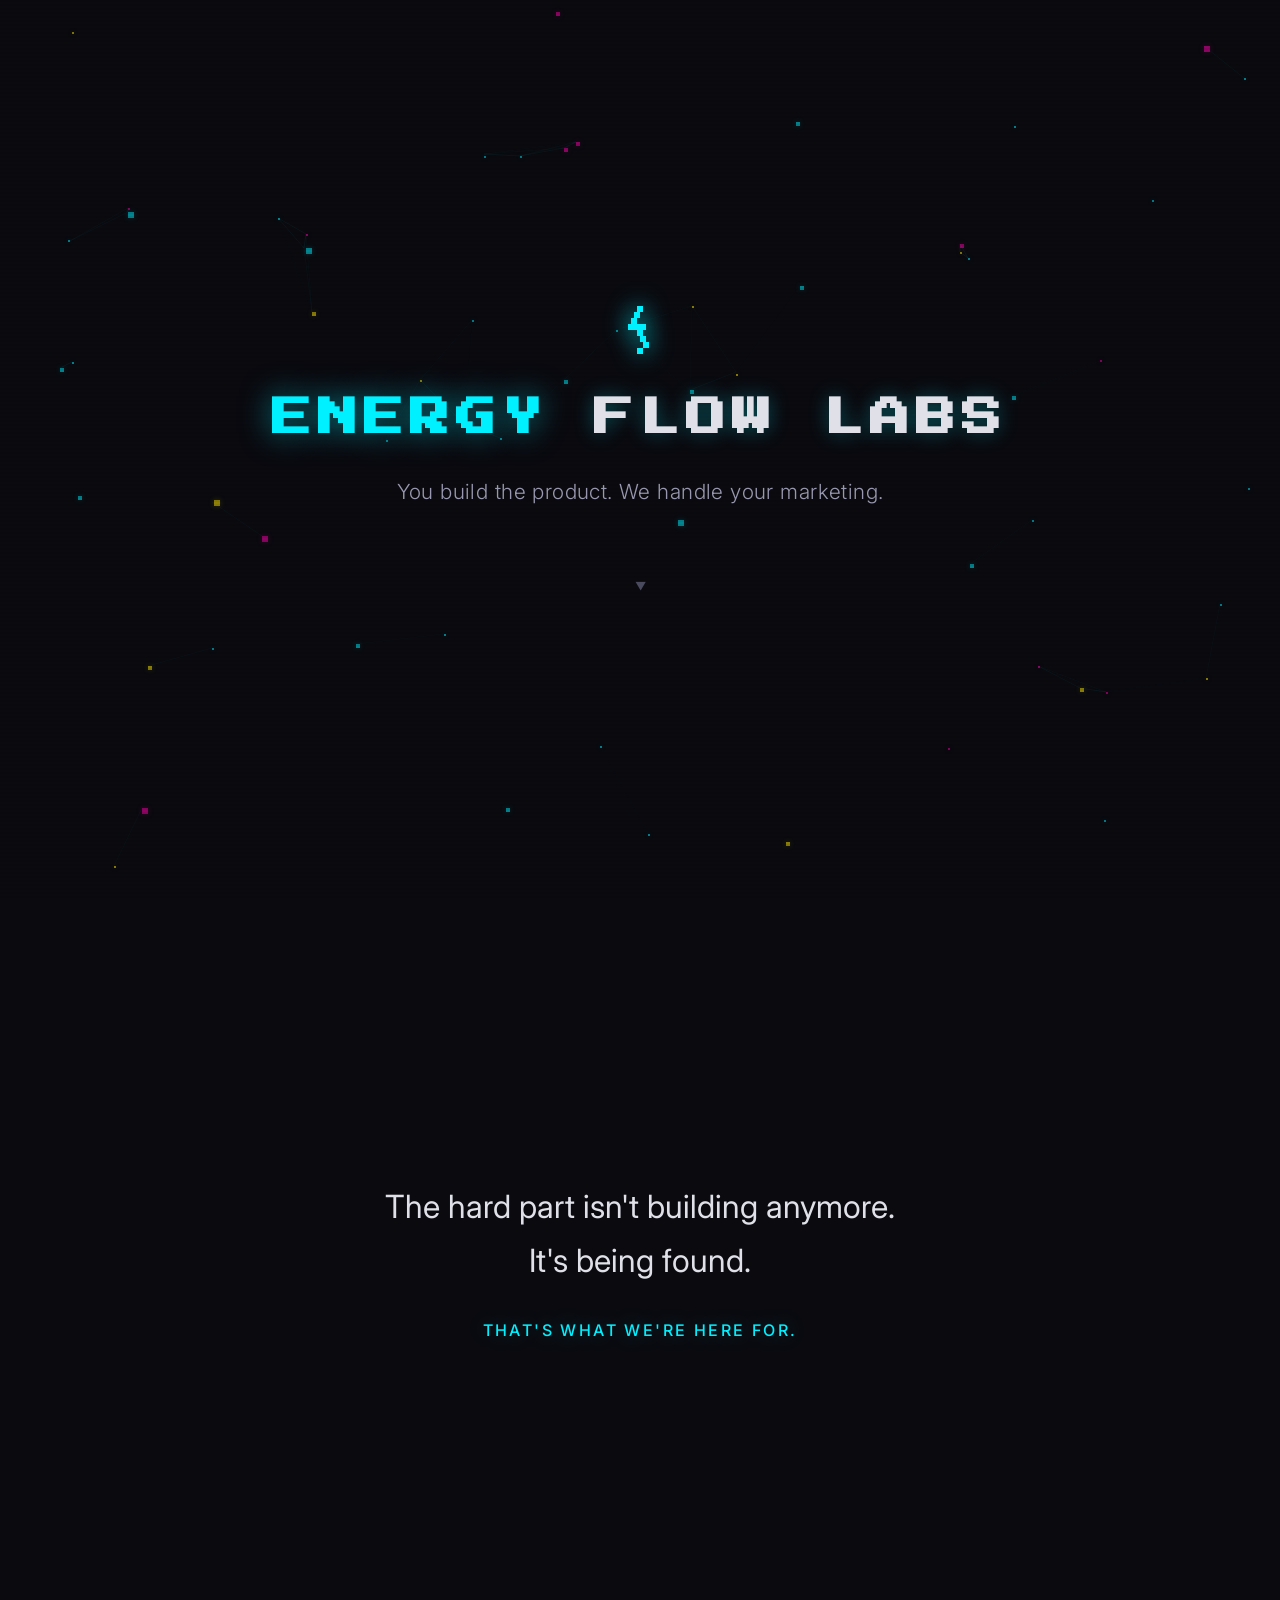
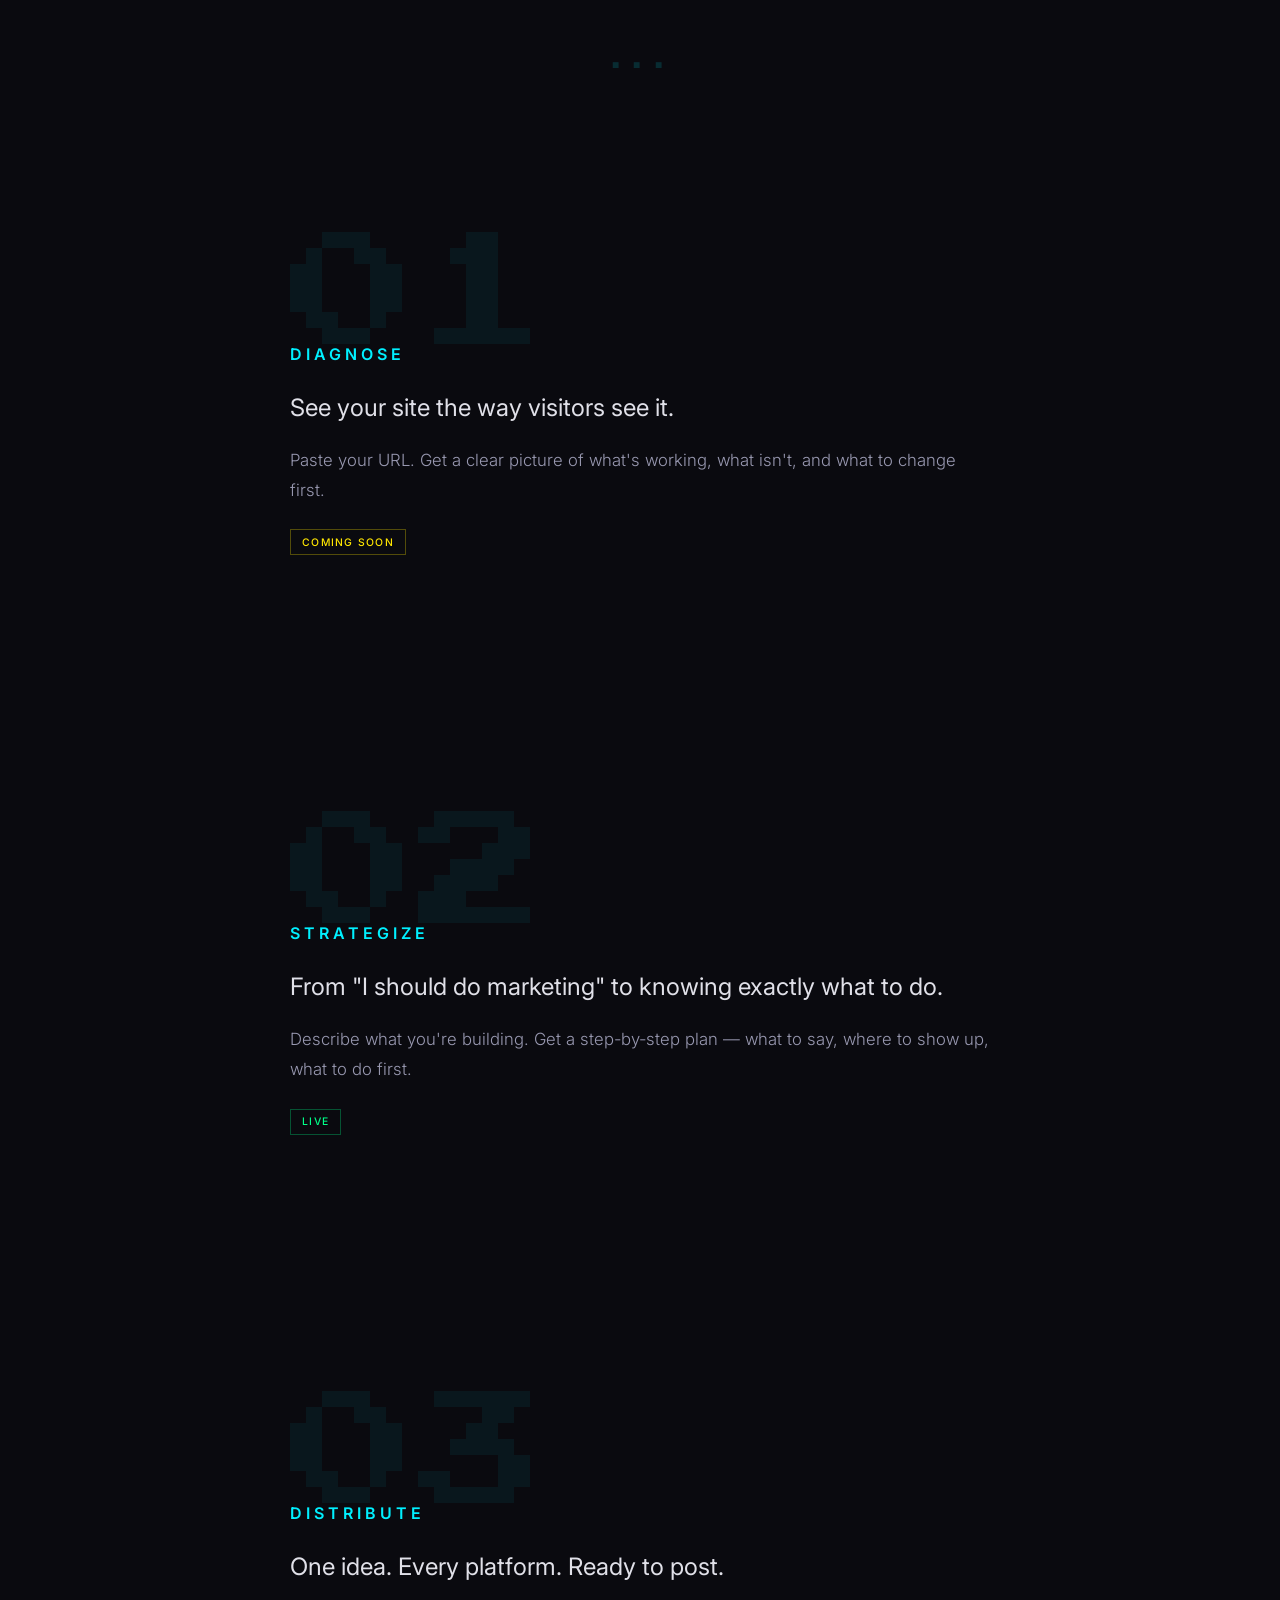
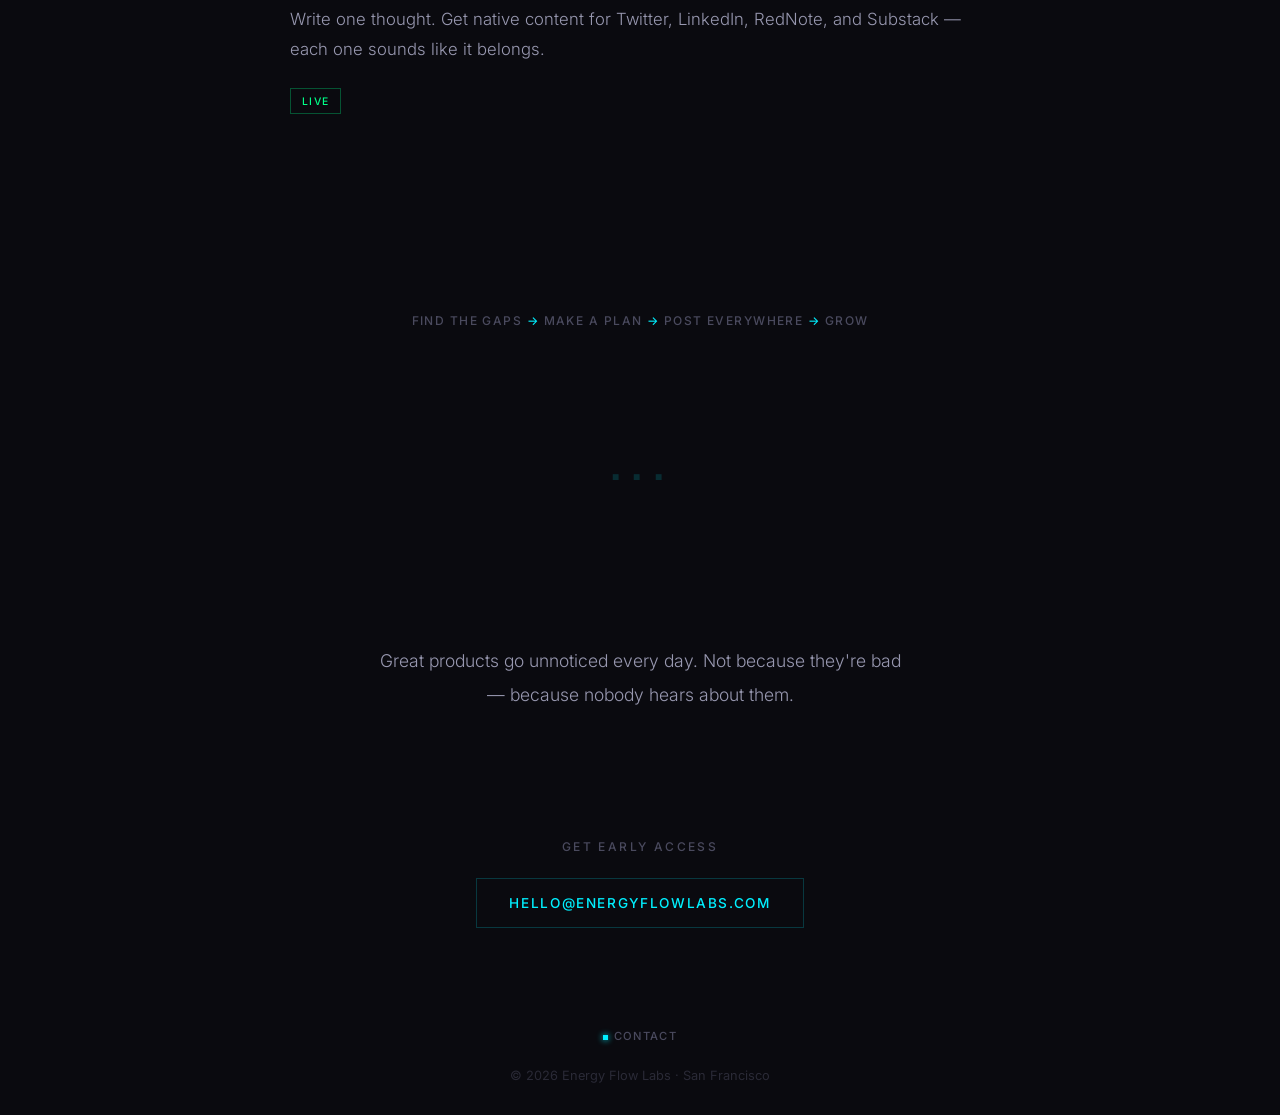
==== commit cba1d3b1: "V3.1: Softer tone, unified fonts, remove GitHub, RedNote - Copy rewritten: remove preachy "you don't" ====
--- a/index.html
+++ b/index.html
@@ -8,7 +8,7 @@
 <link rel="icon" type="image/svg+xml" href="/favicon.svg">
 <link rel="preconnect" href="https://fonts.googleapis.com">
 <link rel="preconnect" href="https://fonts.gstatic.com" crossorigin>
-<link href="https://fonts.googleapis.com/css2?family=Press+Start+2P&family=Inter:wght@300;400;500&display=swap" rel="stylesheet">
+<link href="https://fonts.googleapis.com/css2?family=Press+Start+2P&family=Inter:wght@300;400;500;600&display=swap" rel="stylesheet">
 <style>
   *, *::before, *::after { margin: 0; padding: 0; box-sizing: border-box; }
 
@@ -99,8 +99,7 @@
     animation: fadeIn 0.6s ease-out 1.8s forwards;
   }
   .scroll-hint span {
-    font-family: 'Press Start 2P', cursive;
-    font-size: 0.55rem;
+    font-size: 0.7rem;
     color: var(--dim);
     animation: float 2.5s ease-in-out infinite;
   }
@@ -120,20 +119,20 @@
   }
 
   .statement h2 {
-    font-family: 'Inter', sans-serif;
     font-weight: 400;
     font-size: clamp(1.3rem, 3vw, 2rem);
     line-height: 1.7;
     color: var(--white);
-    margin-bottom: 2.5rem;
+    margin-bottom: 2rem;
   }
 
   .statement .sub {
-    font-family: 'Press Start 2P', cursive;
-    font-size: clamp(0.65rem, 1.2vw, 0.85rem);
+    font-weight: 500;
+    font-size: clamp(0.8rem, 1.4vw, 1rem);
     color: var(--cyan);
     text-shadow: 0 0 20px rgba(0, 240, 255, 0.3);
     letter-spacing: 0.15em;
+    text-transform: uppercase;
   }
 
   /* === PRODUCTS === */
@@ -160,10 +159,11 @@
   }
 
   .product-name {
-    font-family: 'Press Start 2P', cursive;
-    font-size: clamp(0.75rem, 1.8vw, 1rem);
+    font-weight: 600;
+    font-size: clamp(0.8rem, 1.6vw, 1rem);
     color: var(--cyan);
-    letter-spacing: 0.2em;
+    letter-spacing: 0.25em;
+    text-transform: uppercase;
     margin-bottom: 1.5rem;
   }
 
@@ -184,12 +184,13 @@
 
   .product-tag {
     display: inline-block;
-    font-family: 'Press Start 2P', cursive;
-    font-size: 0.5rem;
-    padding: 0.4rem 0.6rem;
+    font-weight: 500;
+    font-size: 0.65rem;
+    padding: 0.35rem 0.7rem;
     margin-top: 1.5rem;
     border: 1px solid;
-    letter-spacing: 0.1em;
+    letter-spacing: 0.12em;
+    text-transform: uppercase;
   }
   .tag-live { color: var(--green); border-color: rgba(0,255,136,0.3); }
   .tag-soon { color: var(--yellow); border-color: rgba(255,230,0,0.3); }
@@ -201,11 +202,12 @@
   }
 
   .loop p {
-    font-family: 'Press Start 2P', cursive;
-    font-size: clamp(0.45rem, 0.9vw, 0.6rem);
+    font-weight: 500;
+    font-size: clamp(0.6rem, 1vw, 0.75rem);
     color: var(--dim);
     line-height: 2.5;
-    letter-spacing: 0.08em;
+    letter-spacing: 0.12em;
+    text-transform: uppercase;
   }
   .loop .hl { color: var(--cyan); }
 
@@ -217,8 +219,7 @@
     user-select: none;
   }
   .divider span {
-    font-family: 'Press Start 2P', cursive;
-    font-size: 0.4rem;
+    font-size: 0.5rem;
     color: var(--cyan);
     letter-spacing: 0.8em;
   }
@@ -245,23 +246,25 @@
   }
 
   .contact .invite {
-    font-family: 'Press Start 2P', cursive;
-    font-size: 0.55rem;
+    font-weight: 500;
+    font-size: 0.75rem;
     color: var(--dim);
     letter-spacing: 0.2em;
+    text-transform: uppercase;
     margin-bottom: 1.5rem;
   }
 
   .contact .email {
     display: inline-block;
-    font-family: 'Press Start 2P', cursive;
-    font-size: clamp(0.5rem, 1.2vw, 0.65rem);
+    font-weight: 500;
+    font-size: clamp(0.7rem, 1.2vw, 0.85rem);
     color: var(--cyan);
     text-decoration: none;
     padding: 1rem 2rem;
     border: 1px solid rgba(0, 240, 255, 0.2);
     transition: all 0.3s;
-    letter-spacing: 0.1em;
+    letter-spacing: 0.12em;
+    text-transform: uppercase;
   }
   .contact .email:hover {
     border-color: var(--cyan);
@@ -276,26 +279,20 @@
     padding: 4rem 2rem 2rem;
     text-align: center;
   }
-  footer .links {
-    display: flex;
-    justify-content: center;
-    gap: 2rem;
-    margin-bottom: 2rem;
-    flex-wrap: wrap;
-  }
   footer a {
-    font-family: 'Press Start 2P', cursive;
-    font-size: 0.5rem;
+    font-weight: 500;
+    font-size: 0.7rem;
     color: var(--dim);
     text-decoration: none;
-    letter-spacing: 0.15em;
+    letter-spacing: 0.12em;
+    text-transform: uppercase;
     transition: color 0.3s;
   }
   footer a:hover { color: var(--cyan); }
   footer .status {
     font-size: 0.8rem;
-    color: rgba(74, 74, 94, 0.6);
-    margin-top: 1rem;
+    color: rgba(74, 74, 94, 0.5);
+    margin-top: 1.5rem;
   }
 
   .dot {
@@ -318,9 +315,6 @@
     opacity: 1;
     transform: translateY(0);
   }
-
-  .reveal-delay-1 { transition-delay: 0.15s; }
-  .reveal-delay-2 { transition-delay: 0.3s; }
 
   /* === KEYFRAMES === */
   @keyframes fadeUp { from { opacity: 0; transform: translateY(16px); } to { opacity: 1; transform: translateY(0); } }
@@ -379,8 +373,8 @@
 <!-- ===== STATEMENT ===== -->
 <section class="statement">
   <div class="statement-inner reveal">
-    <h2>You can build a product in days.<br>Getting people to notice?<br>That's the part nobody teaches you.</h2>
-    <p class="sub">UNTIL NOW.</p>
+    <h2>The hard part isn't building anymore.<br>It's being found.</h2>
+    <p class="sub">That's what we're here for.</p>
   </div>
 </section>
 
@@ -391,10 +385,10 @@
 <section class="product-section">
   <div class="product-inner reveal">
     <div class="product-num">01</div>
-    <div class="product-name">DIAGNOSE</div>
-    <div class="product-hook">Your site is live. But visitors aren't staying &mdash; and you're not sure why.</div>
-    <div class="product-detail">Paste your URL. See exactly what's turning people away, and what to fix first.</div>
-    <span class="product-tag tag-soon">COMING SOON</span>
+    <div class="product-name">Diagnose</div>
+    <div class="product-hook">See your site the way visitors see it.</div>
+    <div class="product-detail">Paste your URL. Get a clear picture of what's working, what isn't, and what to change first.</div>
+    <span class="product-tag tag-soon">Coming Soon</span>
   </div>
 </section>
 
@@ -402,10 +396,10 @@
 <section class="product-section">
   <div class="product-inner reveal">
     <div class="product-num">02</div>
-    <div class="product-name">STRATEGIZE</div>
-    <div class="product-hook">You know you need marketing. You just don't know where to start.</div>
-    <div class="product-detail">Tell us what you're building and who it's for. Get back a step-by-step plan &mdash; what to say, where to show up, and what to do first.</div>
-    <span class="product-tag tag-live">LIVE</span>
+    <div class="product-name">Strategize</div>
+    <div class="product-hook">From "I should do marketing" to knowing exactly what to do.</div>
+    <div class="product-detail">Describe what you're building. Get a step-by-step plan &mdash; what to say, where to show up, what to do first.</div>
+    <span class="product-tag tag-live">Live</span>
   </div>
 </section>
 
@@ -413,16 +407,16 @@
 <section class="product-section">
   <div class="product-inner reveal">
     <div class="product-num">03</div>
-    <div class="product-name">DISTRIBUTE</div>
-    <div class="product-hook">You keep telling yourself "I should post more." Now you will.</div>
-    <div class="product-detail">Write one idea. Get ready-to-post content for Twitter, LinkedIn, Xiaohongshu, and Substack &mdash; each one sounds like it belongs there.</div>
-    <span class="product-tag tag-live">LIVE</span>
+    <div class="product-name">Distribute</div>
+    <div class="product-hook">One idea. Every platform. Ready to post.</div>
+    <div class="product-detail">Write one thought. Get native content for Twitter, LinkedIn, RedNote, and Substack &mdash; each one sounds like it belongs.</div>
+    <span class="product-tag tag-live">Live</span>
   </div>
 </section>
 
 <!-- ===== LOOP ===== -->
 <section class="loop reveal">
-  <p>SPOT THE PROBLEM <span class="hl">&rarr;</span> GET YOUR PLAN <span class="hl">&rarr;</span> START POSTING <span class="hl">&rarr;</span> KEEP GROWING</p>
+  <p>Find the gaps <span class="hl">&rarr;</span> Make a plan <span class="hl">&rarr;</span> Post everywhere <span class="hl">&rarr;</span> Grow</p>
 </section>
 
 <!-- ===== DIVIDER ===== -->
@@ -435,16 +429,13 @@
 
 <!-- ===== CONTACT ===== -->
 <section class="contact reveal">
-  <div class="invite">TRY IT FREE</div>
+  <div class="invite">Get Early Access</div>
   <a class="email" href="mailto:hello@energyflowlabs.com?subject=Early%20Access">hello@energyflowlabs.com</a>
 </section>
 
 <!-- ===== FOOTER ===== -->
 <footer>
-  <div class="links">
-    <a href="https://github.com/yvonnechengspark"><span class="dot"></span>GITHUB</a>
-    <a href="mailto:hello@energyflowlabs.com">CONTACT</a>
-  </div>
+  <a href="mailto:hello@energyflowlabs.com"><span class="dot"></span>Contact</a>
   <div class="status">&copy; 2026 Energy Flow Labs &middot; San Francisco</div>
 </footer>
 
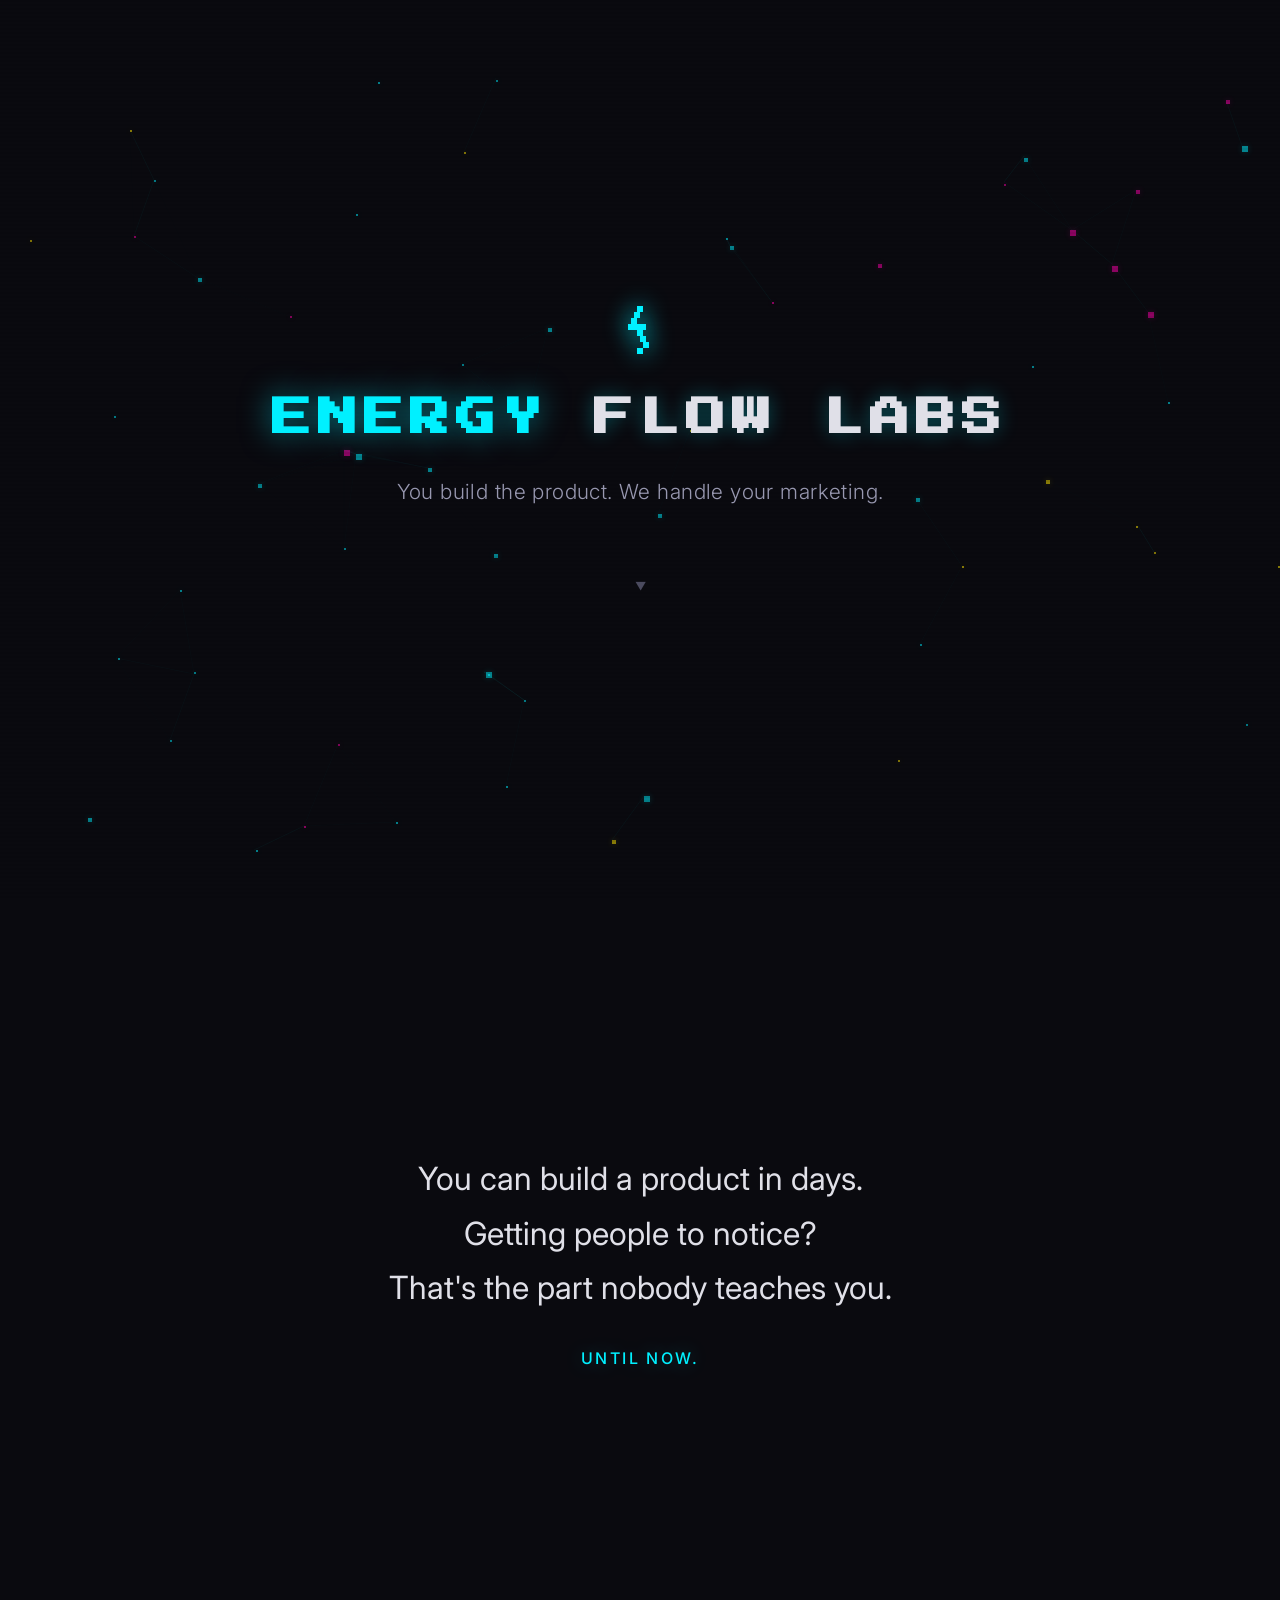
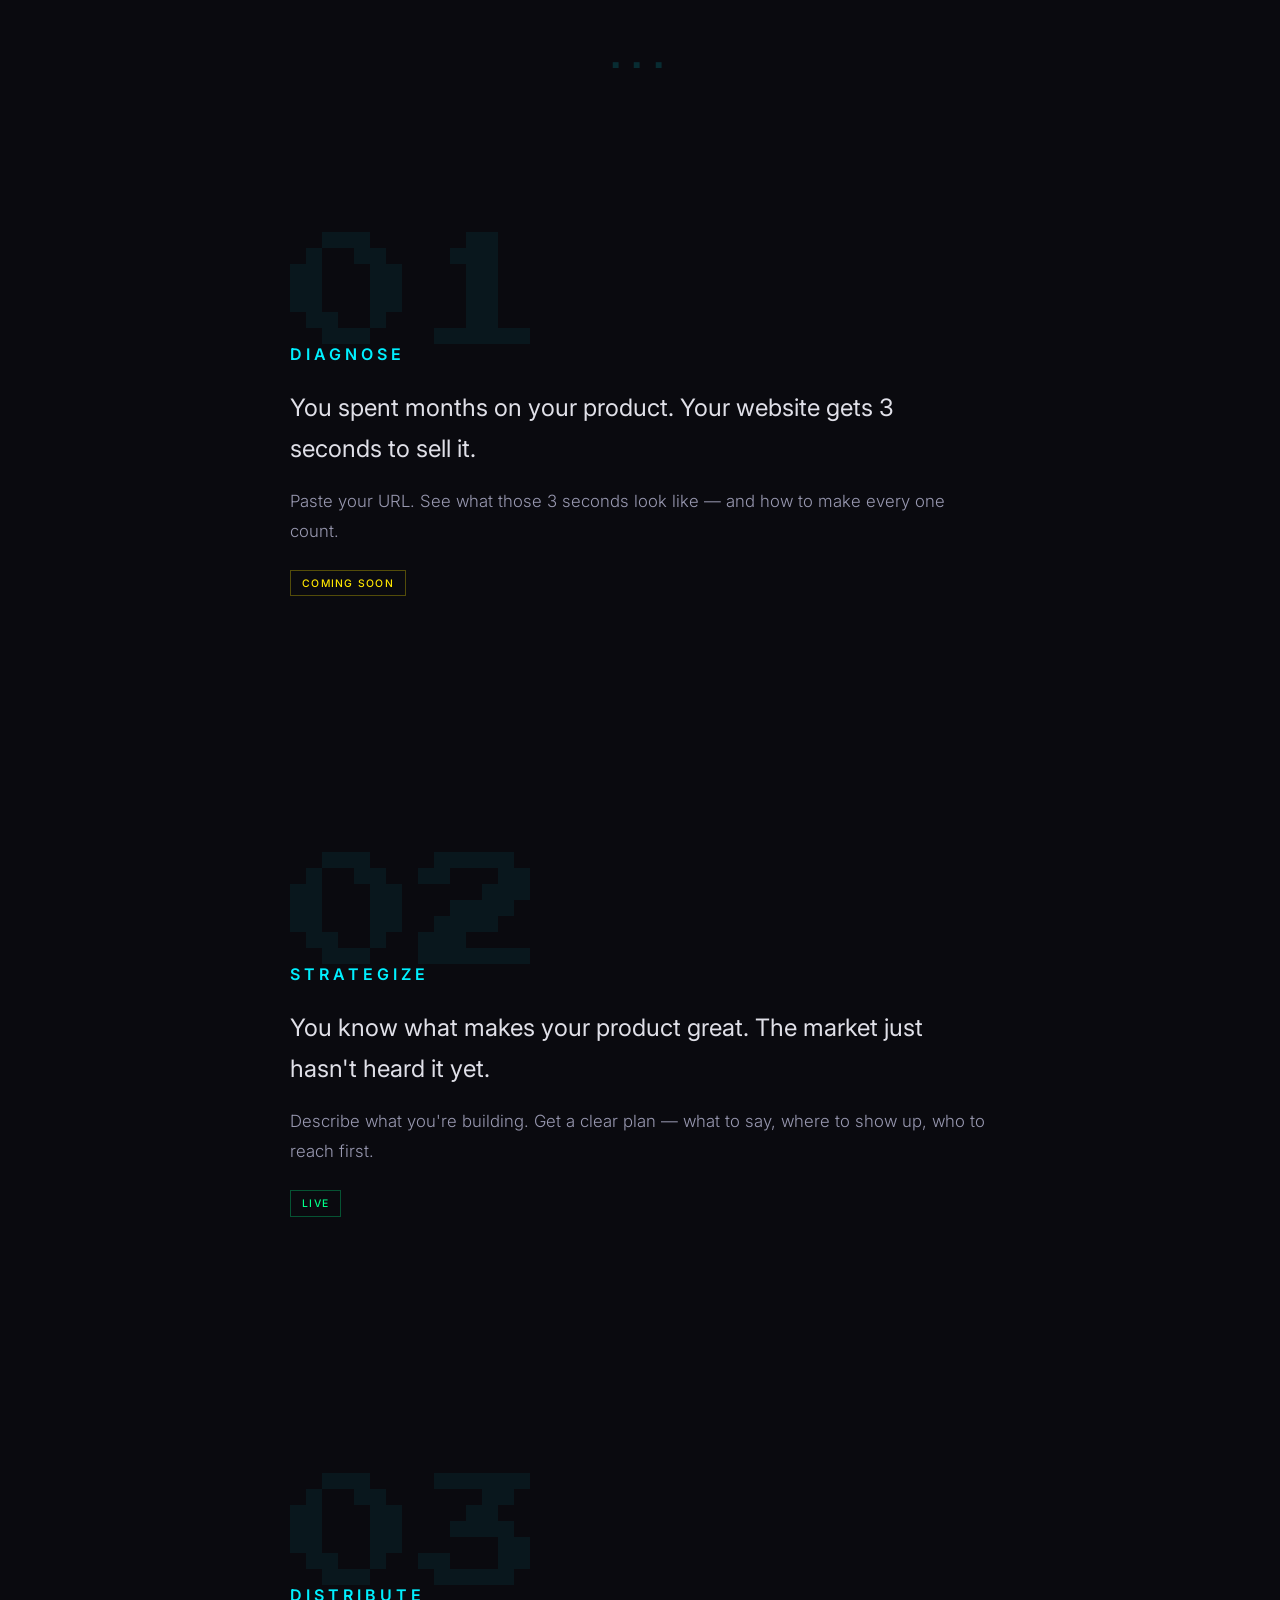
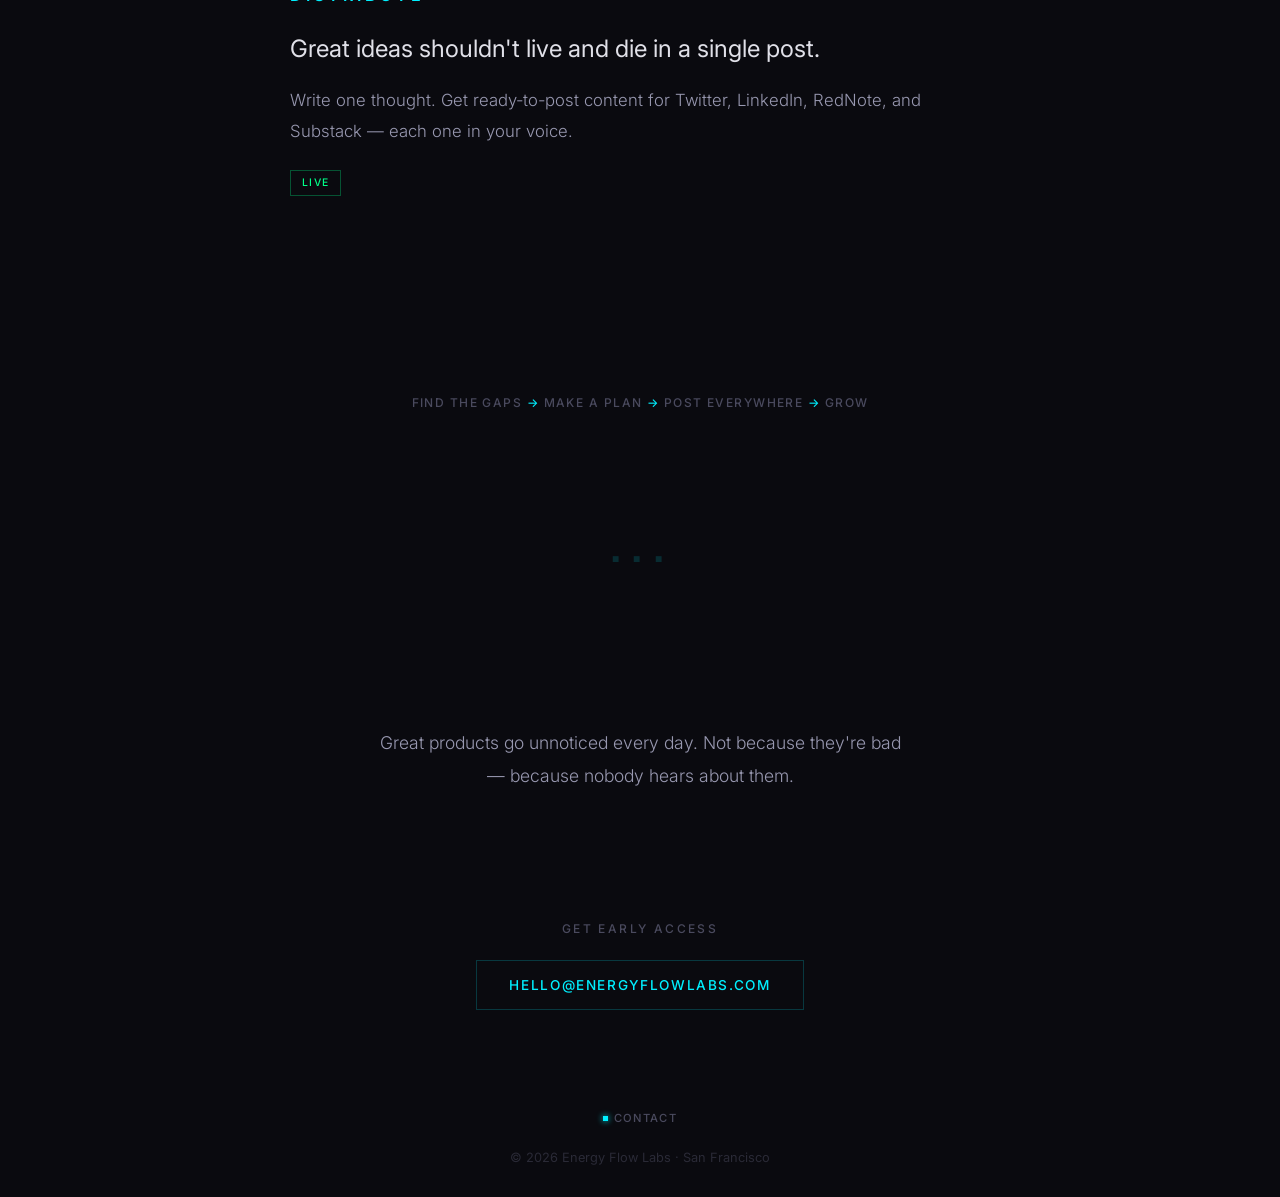
==== commit 500ee73b: "V3.2: Safe FOMO copy — urgency + warmth, restore statement - Restore V3 statement ("the part nobody " ====
--- a/index.html
+++ b/index.html
@@ -373,8 +373,8 @@
 <!-- ===== STATEMENT ===== -->
 <section class="statement">
   <div class="statement-inner reveal">
-    <h2>The hard part isn't building anymore.<br>It's being found.</h2>
-    <p class="sub">That's what we're here for.</p>
+    <h2>You can build a product in days.<br>Getting people to notice?<br>That's the part nobody teaches you.</h2>
+    <p class="sub">Until now.</p>
   </div>
 </section>
 
@@ -386,8 +386,8 @@
   <div class="product-inner reveal">
     <div class="product-num">01</div>
     <div class="product-name">Diagnose</div>
-    <div class="product-hook">See your site the way visitors see it.</div>
-    <div class="product-detail">Paste your URL. Get a clear picture of what's working, what isn't, and what to change first.</div>
+    <div class="product-hook">You spent months on your product. Your website gets 3 seconds to sell it.</div>
+    <div class="product-detail">Paste your URL. See what those 3 seconds look like &mdash; and how to make every one count.</div>
     <span class="product-tag tag-soon">Coming Soon</span>
   </div>
 </section>
@@ -397,8 +397,8 @@
   <div class="product-inner reveal">
     <div class="product-num">02</div>
     <div class="product-name">Strategize</div>
-    <div class="product-hook">From "I should do marketing" to knowing exactly what to do.</div>
-    <div class="product-detail">Describe what you're building. Get a step-by-step plan &mdash; what to say, where to show up, what to do first.</div>
+    <div class="product-hook">You know what makes your product great. The market just hasn't heard it yet.</div>
+    <div class="product-detail">Describe what you're building. Get a clear plan &mdash; what to say, where to show up, who to reach first.</div>
     <span class="product-tag tag-live">Live</span>
   </div>
 </section>
@@ -408,8 +408,8 @@
   <div class="product-inner reveal">
     <div class="product-num">03</div>
     <div class="product-name">Distribute</div>
-    <div class="product-hook">One idea. Every platform. Ready to post.</div>
-    <div class="product-detail">Write one thought. Get native content for Twitter, LinkedIn, RedNote, and Substack &mdash; each one sounds like it belongs.</div>
+    <div class="product-hook">Great ideas shouldn't live and die in a single post.</div>
+    <div class="product-detail">Write one thought. Get ready-to-post content for Twitter, LinkedIn, RedNote, and Substack &mdash; each one in your voice.</div>
     <span class="product-tag tag-live">Live</span>
   </div>
 </section>
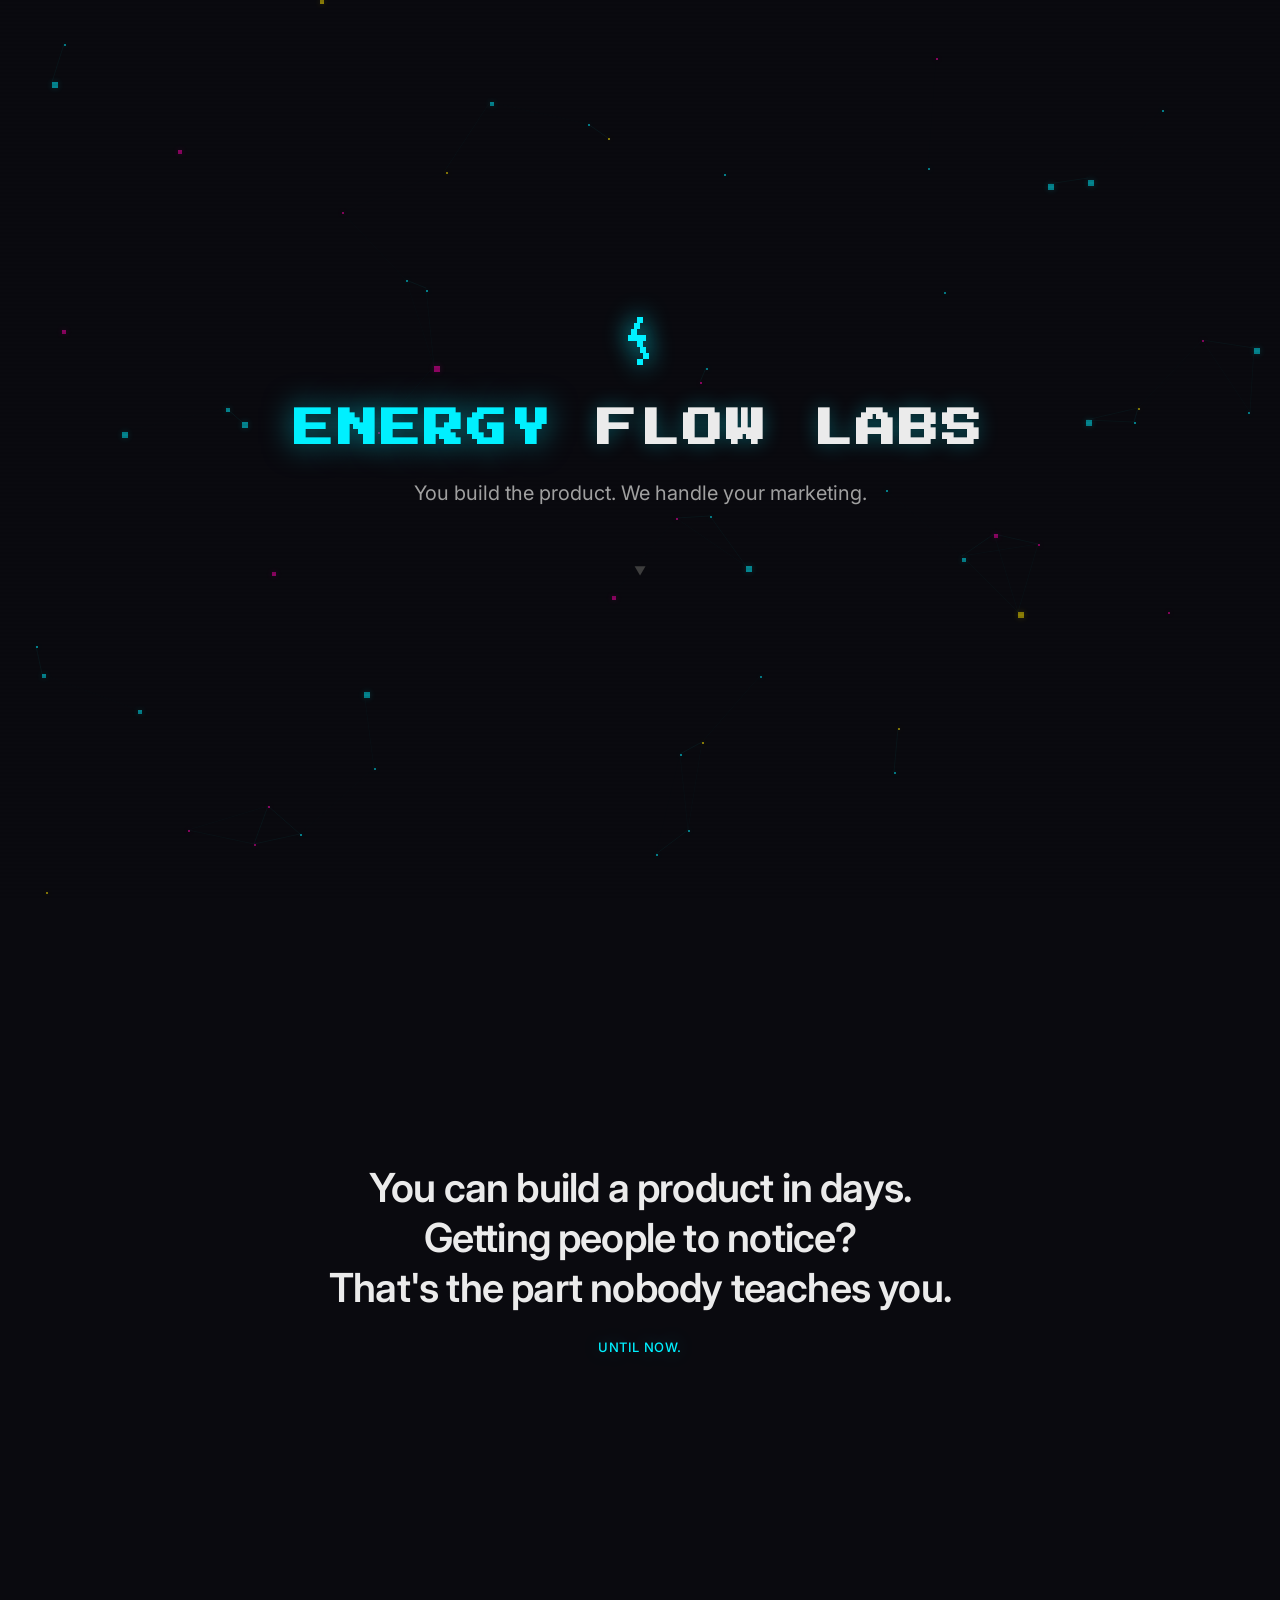
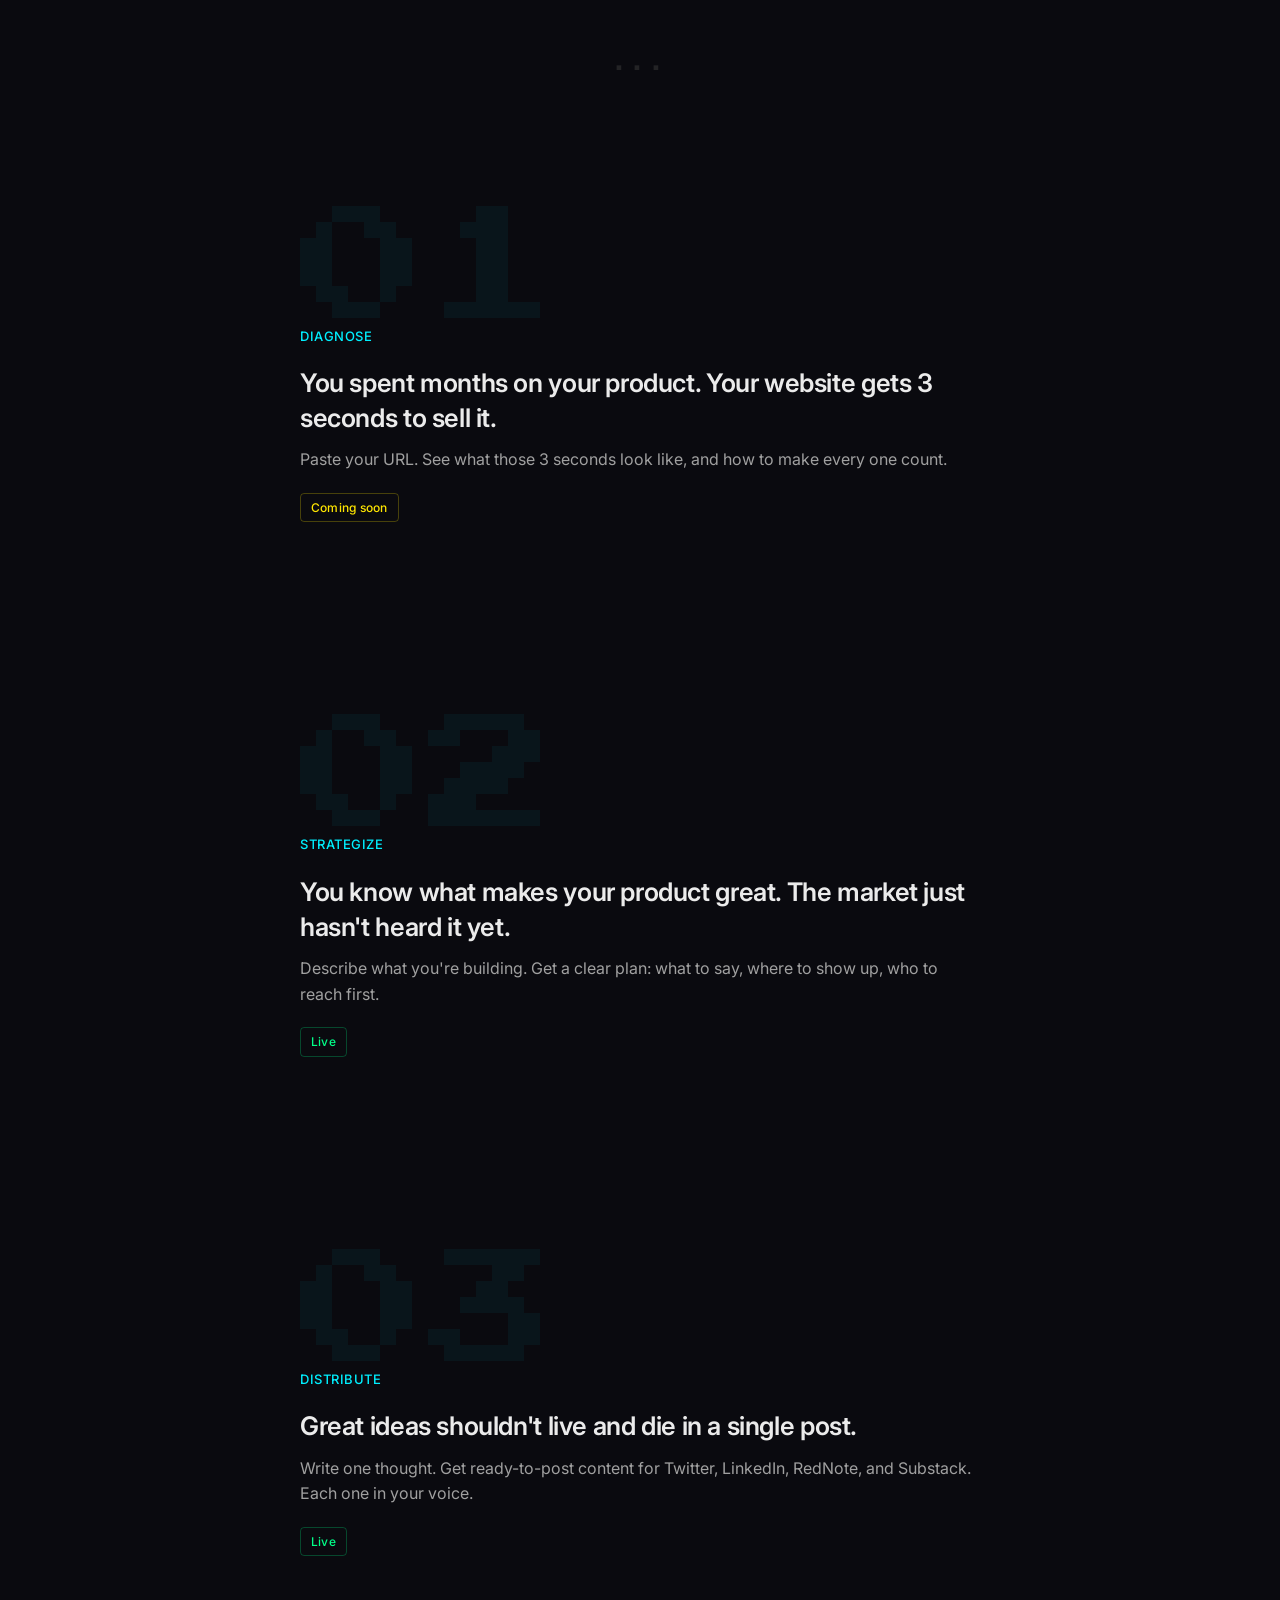
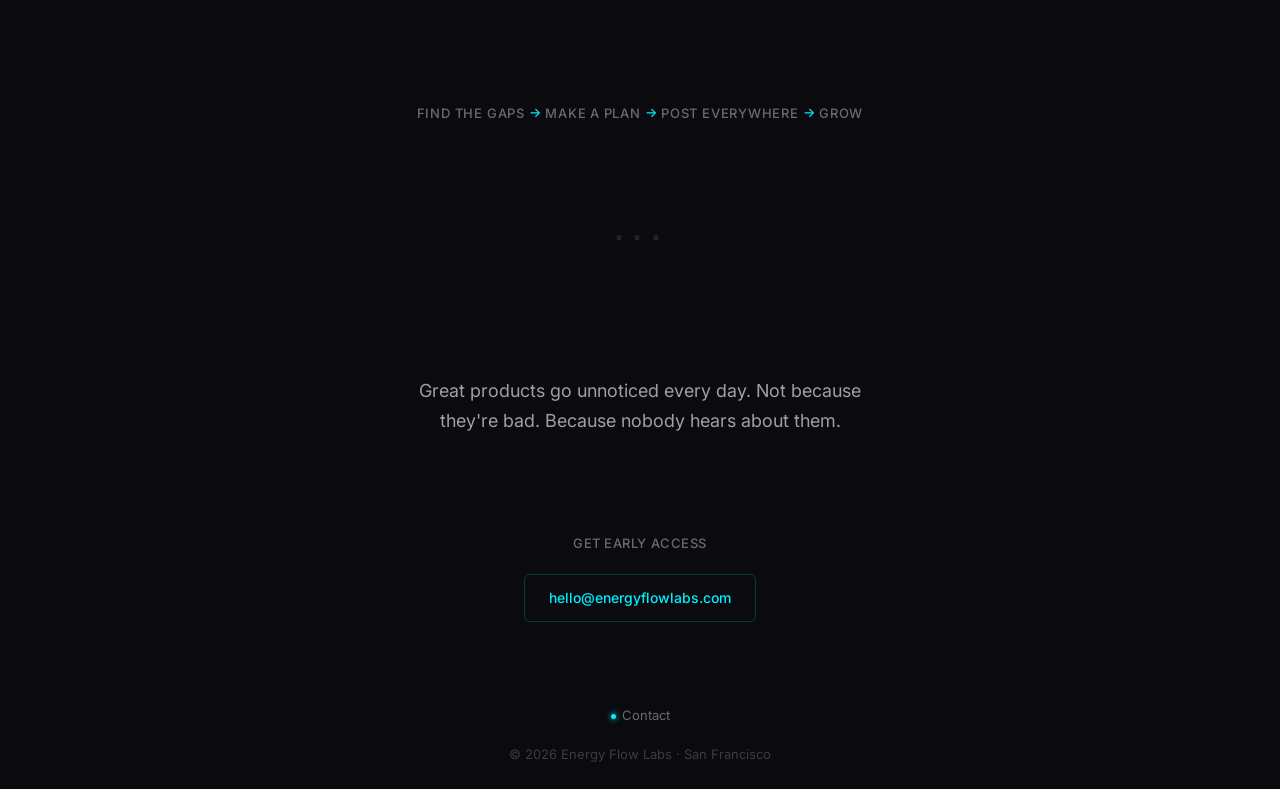
==== commit 22ef38fd: "V4: Visual redesign + remove em dashes Typography overhaul based on Linear/Vercel/Geist research: - " ====
--- a/index.html
+++ b/index.html
@@ -8,9 +8,13 @@
 <link rel="icon" type="image/svg+xml" href="/favicon.svg">
 <link rel="preconnect" href="https://fonts.googleapis.com">
 <link rel="preconnect" href="https://fonts.gstatic.com" crossorigin>
-<link href="https://fonts.googleapis.com/css2?family=Press+Start+2P&family=Inter:wght@300;400;500;600&display=swap" rel="stylesheet">
+<link href="https://fonts.googleapis.com/css2?family=Press+Start+2P&family=Inter:wght@400;500;600&display=swap" rel="stylesheet">
 <style>
-  *, *::before, *::after { margin: 0; padding: 0; box-sizing: border-box; }
+  *, *::before, *::after {
+    margin: 0; padding: 0; box-sizing: border-box;
+    -webkit-font-smoothing: antialiased;
+    -moz-osx-font-smoothing: grayscale;
+  }
 
   :root {
     --bg: #0a0a0f;
@@ -18,18 +22,24 @@
     --magenta: #ff00aa;
     --yellow: #ffe600;
     --green: #00ff88;
-    --white: #e0e0e8;
-    --mid: #9898b0;
-    --dim: #4a4a5e;
+
+    /* 4-level text hierarchy */
+    --text-1: #ebebeb;
+    --text-2: #a0a0a0;
+    --text-3: #6b6b6b;
+    --text-4: #3d3d3d;
   }
 
   html { scroll-behavior: smooth; }
 
   body {
     background: var(--bg);
-    color: var(--white);
-    font-family: 'Inter', sans-serif;
+    color: var(--text-2);
+    font-family: 'Inter', -apple-system, BlinkMacSystemFont, sans-serif;
+    font-feature-settings: 'liga' 1, 'calt' 1;
     overflow-x: hidden;
+    font-size: 16px;
+    line-height: 1.6;
   }
 
   canvas#bg {
@@ -73,9 +83,9 @@
   .title {
     font-family: 'Press Start 2P', cursive;
     font-size: clamp(1.2rem, 3.5vw, 2.5rem);
-    letter-spacing: 0.15em;
+    letter-spacing: 0.08em;
     line-height: 1.6;
-    color: var(--white);
+    color: var(--text-1);
     opacity: 0;
     animation: fadeUp 0.8s ease-out 0.6s forwards;
     text-shadow: 0 0 20px rgba(0, 240, 255, 0.3);
@@ -83,24 +93,23 @@
   .title .accent { color: var(--cyan); text-shadow: 0 0 30px rgba(0, 240, 255, 0.5); }
 
   .hero-sub {
-    font-weight: 300;
-    font-size: clamp(1.05rem, 2vw, 1.3rem);
-    color: var(--mid);
-    margin-top: 1.5rem;
-    letter-spacing: 0.02em;
-    line-height: 1.7;
+    font-weight: 400;
+    font-size: clamp(1rem, 2vw, 1.25rem);
+    color: var(--text-2);
+    margin-top: 16px;
+    line-height: 1.6;
     opacity: 0;
     animation: fadeUp 0.8s ease-out 1s forwards;
   }
 
   .scroll-hint {
-    margin-top: 4rem;
+    margin-top: 48px;
     opacity: 0;
     animation: fadeIn 0.6s ease-out 1.8s forwards;
   }
   .scroll-hint span {
-    font-size: 0.7rem;
-    color: var(--dim);
+    font-size: 0.75rem;
+    color: var(--text-4);
     animation: float 2.5s ease-in-out infinite;
   }
 
@@ -111,7 +120,7 @@
     align-items: center;
     justify-content: center;
     text-align: center;
-    padding: 6rem 2rem;
+    padding: 96px 2rem;
   }
 
   .statement-inner {
@@ -119,25 +128,26 @@
   }
 
   .statement h2 {
-    font-weight: 400;
-    font-size: clamp(1.3rem, 3vw, 2rem);
-    line-height: 1.7;
-    color: var(--white);
-    margin-bottom: 2rem;
+    font-weight: 600;
+    font-size: clamp(1.5rem, 3.5vw, 2.5rem);
+    line-height: 1.25;
+    letter-spacing: -0.02em;
+    color: var(--text-1);
+    margin-bottom: 24px;
   }
 
   .statement .sub {
     font-weight: 500;
-    font-size: clamp(0.8rem, 1.4vw, 1rem);
+    font-size: 13px;
     color: var(--cyan);
     text-shadow: 0 0 20px rgba(0, 240, 255, 0.3);
-    letter-spacing: 0.15em;
+    letter-spacing: 0.04em;
     text-transform: uppercase;
   }
 
   /* === PRODUCTS === */
   .product-section {
-    padding: 8rem 2rem;
+    padding: 96px 2rem;
     display: flex;
     align-items: center;
     justify-content: center;
@@ -145,68 +155,69 @@
   }
 
   .product-inner {
-    max-width: 700px;
+    max-width: 680px;
     width: 100%;
   }
 
   .product-num {
     font-family: 'Press Start 2P', cursive;
     font-size: clamp(3rem, 12vw, 8rem);
-    color: rgba(0, 240, 255, 0.06);
+    color: rgba(0, 240, 255, 0.05);
     line-height: 1;
-    margin-bottom: -1rem;
+    margin-bottom: -8px;
     user-select: none;
   }
 
   .product-name {
+    font-weight: 500;
+    font-size: 13px;
+    color: var(--cyan);
+    letter-spacing: 0.04em;
+    text-transform: uppercase;
+    margin-bottom: 20px;
+  }
+
+  .product-hook {
     font-weight: 600;
-    font-size: clamp(0.8rem, 1.6vw, 1rem);
-    color: var(--cyan);
-    letter-spacing: 0.25em;
-    text-transform: uppercase;
-    margin-bottom: 1.5rem;
-  }
-
-  .product-hook {
+    font-size: clamp(1.2rem, 2.5vw, 1.6rem);
+    color: var(--text-1);
+    line-height: 1.35;
+    letter-spacing: -0.015em;
+    margin-bottom: 12px;
+  }
+
+  .product-detail {
     font-weight: 400;
-    font-size: clamp(1.15rem, 2.5vw, 1.5rem);
-    color: var(--white);
-    line-height: 1.7;
-    margin-bottom: 1rem;
-  }
-
-  .product-detail {
-    font-weight: 300;
-    font-size: 1.05rem;
-    color: var(--mid);
-    line-height: 1.8;
+    font-size: 1rem;
+    color: var(--text-2);
+    line-height: 1.6;
   }
 
   .product-tag {
     display: inline-block;
     font-weight: 500;
-    font-size: 0.65rem;
-    padding: 0.35rem 0.7rem;
-    margin-top: 1.5rem;
+    font-size: 12px;
+    padding: 4px 10px;
+    margin-top: 20px;
     border: 1px solid;
-    letter-spacing: 0.12em;
-    text-transform: uppercase;
-  }
-  .tag-live { color: var(--green); border-color: rgba(0,255,136,0.3); }
-  .tag-soon { color: var(--yellow); border-color: rgba(255,230,0,0.3); }
+    border-radius: 4px;
+    letter-spacing: 0.02em;
+  }
+  .tag-live { color: var(--green); border-color: rgba(0,255,136,0.25); }
+  .tag-soon { color: var(--yellow); border-color: rgba(255,230,0,0.25); }
 
   /* === LOOP === */
   .loop {
     text-align: center;
-    padding: 4rem 2rem 6rem;
+    padding: 48px 2rem 64px;
   }
 
   .loop p {
     font-weight: 500;
-    font-size: clamp(0.6rem, 1vw, 0.75rem);
-    color: var(--dim);
-    line-height: 2.5;
-    letter-spacing: 0.12em;
+    font-size: 13px;
+    color: var(--text-3);
+    line-height: 2;
+    letter-spacing: 0.06em;
     text-transform: uppercase;
   }
   .loop .hl { color: var(--cyan); }
@@ -215,60 +226,60 @@
   .divider {
     text-align: center;
     padding: 2rem;
-    opacity: 0.15;
     user-select: none;
   }
   .divider span {
-    font-size: 0.5rem;
-    color: var(--cyan);
+    font-size: 0.4rem;
+    color: var(--text-4);
     letter-spacing: 0.8em;
+    opacity: 0.5;
   }
 
   /* === CLOSER === */
   .closer {
     text-align: center;
-    padding: 8rem 2rem 4rem;
+    padding: 96px 2rem 48px;
   }
 
   .closer p {
-    font-weight: 300;
-    font-size: 1.1rem;
-    color: var(--mid);
-    line-height: 1.9;
-    max-width: 540px;
+    font-weight: 400;
+    font-size: 1.125rem;
+    color: var(--text-2);
+    line-height: 1.7;
+    max-width: 480px;
     margin: 0 auto;
   }
 
   /* === CONTACT === */
   .contact {
     text-align: center;
-    padding: 4rem 2rem 2rem;
+    padding: 48px 2rem 32px;
   }
 
   .contact .invite {
     font-weight: 500;
-    font-size: 0.75rem;
-    color: var(--dim);
-    letter-spacing: 0.2em;
+    font-size: 13px;
+    color: var(--text-3);
+    letter-spacing: 0.04em;
     text-transform: uppercase;
-    margin-bottom: 1.5rem;
-  }
-
-  .contact .email {
+    margin-bottom: 20px;
+  }
+
+  .contact .email-btn {
     display: inline-block;
     font-weight: 500;
-    font-size: clamp(0.7rem, 1.2vw, 0.85rem);
+    font-size: 14px;
     color: var(--cyan);
     text-decoration: none;
-    padding: 1rem 2rem;
+    padding: 12px 24px;
     border: 1px solid rgba(0, 240, 255, 0.2);
-    transition: all 0.3s;
-    letter-spacing: 0.12em;
-    text-transform: uppercase;
-  }
-  .contact .email:hover {
-    border-color: var(--cyan);
-    box-shadow: 0 0 30px rgba(0, 240, 255, 0.15);
+    border-radius: 6px;
+    transition: all 0.2s;
+    letter-spacing: 0;
+  }
+  .contact .email-btn:hover {
+    border-color: rgba(0, 240, 255, 0.5);
+    box-shadow: 0 0 24px rgba(0, 240, 255, 0.1);
     background: rgba(0, 240, 255, 0.03);
   }
 
@@ -276,40 +287,39 @@
   footer {
     position: relative;
     z-index: 2;
-    padding: 4rem 2rem 2rem;
+    padding: 48px 2rem 24px;
     text-align: center;
   }
   footer a {
-    font-weight: 500;
-    font-size: 0.7rem;
-    color: var(--dim);
+    font-weight: 400;
+    font-size: 13px;
+    color: var(--text-3);
     text-decoration: none;
-    letter-spacing: 0.12em;
-    text-transform: uppercase;
-    transition: color 0.3s;
-  }
-  footer a:hover { color: var(--cyan); }
+    transition: color 0.2s;
+  }
+  footer a:hover { color: var(--text-2); }
   footer .status {
-    font-size: 0.8rem;
-    color: rgba(74, 74, 94, 0.5);
-    margin-top: 1.5rem;
+    font-size: 13px;
+    color: var(--text-4);
+    margin-top: 16px;
   }
 
   .dot {
     display: inline-block;
     width: 5px; height: 5px;
     background: var(--cyan);
-    margin-right: 0.5em;
+    margin-right: 6px;
     animation: blink 2s step-end infinite;
     box-shadow: 0 0 6px var(--cyan);
     vertical-align: middle;
+    border-radius: 50%;
   }
 
   /* === REVEALS === */
   .reveal {
     opacity: 0;
-    transform: translateY(24px);
-    transition: opacity 0.8s ease-out, transform 0.8s ease-out;
+    transform: translateY(20px);
+    transition: opacity 0.7s ease-out, transform 0.7s ease-out;
   }
   .reveal.visible {
     opacity: 1;
@@ -332,15 +342,15 @@
     100% { text-shadow: 0 0 20px rgba(0,240,255,0.3); }
   }
 
-  @media (max-width: 600px) {
-    .title { letter-spacing: 0.08em; }
+  @media (max-width: 640px) {
+    .title { letter-spacing: 0.04em; }
     .logo-mark { width: 36px; height: 36px; }
-    .product-section { padding: 5rem 1.5rem; }
+    .product-section { padding: 64px 1.5rem; }
     .product-num { font-size: clamp(2.5rem, 18vw, 5rem); }
-    .statement { min-height: 60vh; padding: 4rem 1.5rem; }
-    .statement h2 { font-size: 1.2rem; }
-    .closer { padding: 5rem 1.5rem 3rem; }
-    .hero-sub { font-size: 1.05rem; }
+    .statement { min-height: 60vh; padding: 64px 1.5rem; }
+    .statement h2 { font-size: 1.4rem; letter-spacing: -0.01em; }
+    .closer { padding: 64px 1.5rem 32px; }
+    .hero-sub { font-size: 1rem; }
   }
 </style>
 </head>
@@ -387,8 +397,8 @@
     <div class="product-num">01</div>
     <div class="product-name">Diagnose</div>
     <div class="product-hook">You spent months on your product. Your website gets 3 seconds to sell it.</div>
-    <div class="product-detail">Paste your URL. See what those 3 seconds look like &mdash; and how to make every one count.</div>
-    <span class="product-tag tag-soon">Coming Soon</span>
+    <div class="product-detail">Paste your URL. See what those 3 seconds look like, and how to make every one count.</div>
+    <span class="product-tag tag-soon">Coming soon</span>
   </div>
 </section>
 
@@ -398,7 +408,7 @@
     <div class="product-num">02</div>
     <div class="product-name">Strategize</div>
     <div class="product-hook">You know what makes your product great. The market just hasn't heard it yet.</div>
-    <div class="product-detail">Describe what you're building. Get a clear plan &mdash; what to say, where to show up, who to reach first.</div>
+    <div class="product-detail">Describe what you're building. Get a clear plan: what to say, where to show up, who to reach first.</div>
     <span class="product-tag tag-live">Live</span>
   </div>
 </section>
@@ -409,7 +419,7 @@
     <div class="product-num">03</div>
     <div class="product-name">Distribute</div>
     <div class="product-hook">Great ideas shouldn't live and die in a single post.</div>
-    <div class="product-detail">Write one thought. Get ready-to-post content for Twitter, LinkedIn, RedNote, and Substack &mdash; each one in your voice.</div>
+    <div class="product-detail">Write one thought. Get ready-to-post content for Twitter, LinkedIn, RedNote, and Substack. Each one in your voice.</div>
     <span class="product-tag tag-live">Live</span>
   </div>
 </section>
@@ -424,13 +434,13 @@
 
 <!-- ===== CLOSER ===== -->
 <section class="closer reveal">
-  <p>Great products go unnoticed every day. Not because they're bad &mdash; because nobody hears about them.</p>
+  <p>Great products go unnoticed every day. Not because they're bad. Because nobody hears about them.</p>
 </section>
 
 <!-- ===== CONTACT ===== -->
 <section class="contact reveal">
-  <div class="invite">Get Early Access</div>
-  <a class="email" href="mailto:hello@energyflowlabs.com?subject=Early%20Access">hello@energyflowlabs.com</a>
+  <div class="invite">Get early access</div>
+  <a class="email-btn" href="mailto:hello@energyflowlabs.com?subject=Early%20Access">hello@energyflowlabs.com</a>
 </section>
 
 <!-- ===== FOOTER ===== -->
@@ -529,7 +539,6 @@
   while (particles.length > count + 30) particles.shift();
 });
 
-// Scroll reveal
 const observer = new IntersectionObserver((entries) => {
   entries.forEach(entry => {
     if (entry.isIntersecting) entry.target.classList.add('visible');
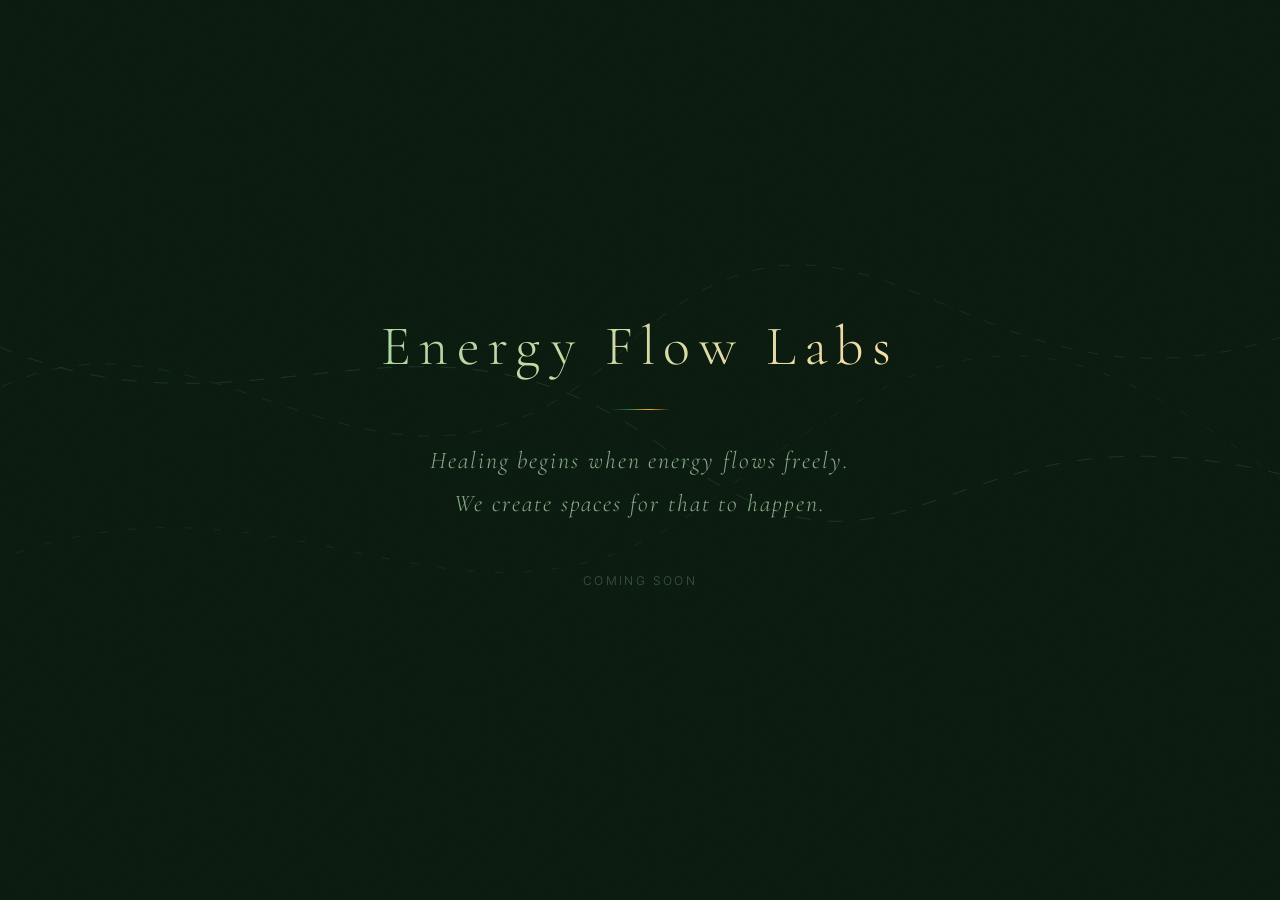
==== commit 1db7e4d3: "Redesign: healing consciousness flow aesthetic with wood+fire palette" ====
--- a/index.html
+++ b/index.html
@@ -4,547 +4,244 @@
 <meta charset="UTF-8">
 <meta name="viewport" content="width=device-width, initial-scale=1.0">
 <title>Energy Flow Labs</title>
-<meta name="description" content="You build the product. We handle the marketing. AI tools for founders with no marketing team.">
+<meta name="description" content="Healing through awareness. Let energy flow.">
 <link rel="icon" type="image/svg+xml" href="/favicon.svg">
 <link rel="preconnect" href="https://fonts.googleapis.com">
 <link rel="preconnect" href="https://fonts.gstatic.com" crossorigin>
-<link href="https://fonts.googleapis.com/css2?family=Press+Start+2P&family=Inter:wght@400;500;600&display=swap" rel="stylesheet">
+<link href="https://fonts.googleapis.com/css2?family=Cormorant+Garamond:ital,wght@0,300;0,400;1,300;1,400&family=Inter:wght@300;400&display=swap" rel="stylesheet">
 <style>
-  *, *::before, *::after {
-    margin: 0; padding: 0; box-sizing: border-box;
-    -webkit-font-smoothing: antialiased;
-    -moz-osx-font-smoothing: grayscale;
-  }
+  *, *::before, *::after { margin: 0; padding: 0; box-sizing: border-box; }
 
   :root {
-    --bg: #0a0a0f;
-    --cyan: #00f0ff;
-    --magenta: #ff00aa;
-    --yellow: #ffe600;
-    --green: #00ff88;
-
-    /* 4-level text hierarchy */
-    --text-1: #ebebeb;
-    --text-2: #a0a0a0;
-    --text-3: #6b6b6b;
-    --text-4: #3d3d3d;
-  }
-
-  html { scroll-behavior: smooth; }
+    --bg: #0a1a0e;
+    --forest: #1A4A24;
+    --verdant: #2E7D3C;
+    --spring: #4CAF65;
+    --jade: #7CC890;
+    --mist: #A8D5A2;
+    --amber: #F5A623;
+    --candle: #FADDA8;
+    --glow: #FDE8D0;
+    --text-primary: #e8ede6;
+    --text-secondary: #8aaa8a;
+  }
+
+  html, body { height: 100%; }
 
   body {
     background: var(--bg);
-    color: var(--text-2);
-    font-family: 'Inter', -apple-system, BlinkMacSystemFont, sans-serif;
-    font-feature-settings: 'liga' 1, 'calt' 1;
-    overflow-x: hidden;
-    font-size: 16px;
-    line-height: 1.6;
-  }
-
-  canvas#bg {
+    color: var(--text-primary);
+    font-family: 'Inter', sans-serif;
+    overflow: hidden;
+    display: flex;
+    align-items: center;
+    justify-content: center;
+  }
+
+  /* Organic flowing background */
+  .bg-layer {
+    position: fixed;
+    inset: 0;
+    z-index: 0;
+    overflow: hidden;
+  }
+
+  .orb {
+    position: absolute;
+    border-radius: 50%;
+    filter: blur(80px);
+    opacity: 0;
+    animation: drift 20s ease-in-out infinite, breathe 8s ease-in-out infinite;
+  }
+
+  .orb-1 {
+    width: 600px; height: 600px;
+    background: radial-gradient(circle, rgba(46,125,60,0.25) 0%, transparent 70%);
+    top: -10%; left: -5%;
+    animation-delay: 0s;
+  }
+
+  .orb-2 {
+    width: 500px; height: 500px;
+    background: radial-gradient(circle, rgba(76,175,101,0.15) 0%, transparent 70%);
+    bottom: -15%; right: -10%;
+    animation-delay: -4s;
+  }
+
+  .orb-3 {
+    width: 400px; height: 400px;
+    background: radial-gradient(circle, rgba(245,166,35,0.1) 0%, transparent 70%);
+    top: 30%; right: 20%;
+    animation-delay: -8s;
+  }
+
+  .orb-4 {
+    width: 350px; height: 350px;
+    background: radial-gradient(circle, rgba(26,74,36,0.3) 0%, transparent 70%);
+    bottom: 10%; left: 25%;
+    animation-delay: -12s;
+  }
+
+  .orb-5 {
+    width: 250px; height: 250px;
+    background: radial-gradient(circle, rgba(250,221,168,0.08) 0%, transparent 70%);
+    top: 15%; left: 40%;
+    animation-delay: -6s;
+  }
+
+  /* Flowing lines */
+  .flow-svg {
     position: fixed;
     inset: 0;
     width: 100%;
     height: 100%;
-    z-index: 0;
-  }
-
-  .scanlines {
+    z-index: 1;
+    opacity: 0.15;
+  }
+
+  .flow-path {
+    fill: none;
+    stroke-width: 1;
+    stroke-linecap: round;
+  }
+
+  .flow-1 { stroke: var(--spring); animation: flowDash 15s linear infinite; }
+  .flow-2 { stroke: var(--amber); animation: flowDash 20s linear infinite reverse; opacity: 0.6; }
+  .flow-3 { stroke: var(--jade); animation: flowDash 18s linear infinite; animation-delay: -5s; }
+
+  /* Content */
+  .content {
+    position: relative;
+    z-index: 10;
+    text-align: center;
+    padding: 2rem;
+    max-width: 680px;
+  }
+
+  .brand {
+    font-family: 'Cormorant Garamond', serif;
+    font-weight: 300;
+    font-size: clamp(2.2rem, 5vw, 3.5rem);
+    letter-spacing: 0.15em;
+    color: var(--text-primary);
+    margin-bottom: 0.3em;
+    opacity: 0;
+    animation: fadeUp 2s ease-out 0.5s forwards;
+  }
+
+  .brand span {
+    background: linear-gradient(135deg, var(--mist), var(--candle));
+    -webkit-background-clip: text;
+    -webkit-text-fill-color: transparent;
+    background-clip: text;
+  }
+
+  .tagline {
+    font-family: 'Cormorant Garamond', serif;
+    font-weight: 300;
+    font-style: italic;
+    font-size: clamp(1.1rem, 2.5vw, 1.5rem);
+    color: var(--text-secondary);
+    letter-spacing: 0.08em;
+    line-height: 1.8;
+    opacity: 0;
+    animation: fadeUp 2s ease-out 1.2s forwards;
+  }
+
+  .divider {
+    width: 60px;
+    height: 1px;
+    background: linear-gradient(90deg, transparent, var(--verdant), var(--amber), transparent);
+    margin: 1.8rem auto;
+    opacity: 0;
+    animation: fadeUp 2s ease-out 1s forwards;
+  }
+
+  .subtle {
+    font-family: 'Inter', sans-serif;
+    font-weight: 300;
+    font-size: 0.75rem;
+    color: rgba(138,170,138,0.4);
+    letter-spacing: 0.2em;
+    text-transform: uppercase;
+    margin-top: 3rem;
+    opacity: 0;
+    animation: fadeUp 2s ease-out 1.8s forwards;
+  }
+
+  /* Animations */
+  @keyframes breathe {
+    0%, 100% { opacity: 0.3; transform: scale(1); }
+    50% { opacity: 0.6; transform: scale(1.08); }
+  }
+
+  @keyframes drift {
+    0%, 100% { transform: translate(0, 0) scale(1); }
+    25% { transform: translate(30px, -20px) scale(1.05); }
+    50% { transform: translate(-20px, 30px) scale(0.95); }
+    75% { transform: translate(20px, 20px) scale(1.03); }
+  }
+
+  @keyframes fadeUp {
+    from { opacity: 0; transform: translateY(20px); }
+    to { opacity: 1; transform: translateY(0); }
+  }
+
+  @keyframes flowDash {
+    to { stroke-dashoffset: -2000; }
+  }
+
+  /* Grain texture overlay */
+  .grain {
     position: fixed;
     inset: 0;
-    z-index: 1;
+    z-index: 5;
+    opacity: 0.03;
     pointer-events: none;
-    background: repeating-linear-gradient(0deg, transparent, transparent 2px, rgba(0,0,0,0.05) 2px, rgba(0,0,0,0.05) 4px);
-  }
-
-  section {
-    position: relative;
-    z-index: 2;
-  }
-
-  /* === HERO === */
-  .hero {
-    display: flex;
-    flex-direction: column;
-    align-items: center;
-    justify-content: center;
-    min-height: 100vh;
-    text-align: center;
-    padding: 2rem;
-  }
-
-  .logo-mark {
-    width: 48px; height: 48px; margin-bottom: 2rem;
-    opacity: 0; animation: fadeUp 0.8s ease-out 0.3s forwards;
-  }
-  .logo-mark svg { width: 100%; height: 100%; filter: drop-shadow(0 0 12px var(--cyan)); }
-
-  .title {
-    font-family: 'Press Start 2P', cursive;
-    font-size: clamp(1.2rem, 3.5vw, 2.5rem);
-    letter-spacing: 0.08em;
-    line-height: 1.6;
-    color: var(--text-1);
-    opacity: 0;
-    animation: fadeUp 0.8s ease-out 0.6s forwards;
-    text-shadow: 0 0 20px rgba(0, 240, 255, 0.3);
-  }
-  .title .accent { color: var(--cyan); text-shadow: 0 0 30px rgba(0, 240, 255, 0.5); }
-
-  .hero-sub {
-    font-weight: 400;
-    font-size: clamp(1rem, 2vw, 1.25rem);
-    color: var(--text-2);
-    margin-top: 16px;
-    line-height: 1.6;
-    opacity: 0;
-    animation: fadeUp 0.8s ease-out 1s forwards;
-  }
-
-  .scroll-hint {
-    margin-top: 48px;
-    opacity: 0;
-    animation: fadeIn 0.6s ease-out 1.8s forwards;
-  }
-  .scroll-hint span {
-    font-size: 0.75rem;
-    color: var(--text-4);
-    animation: float 2.5s ease-in-out infinite;
-  }
-
-  /* === STATEMENT === */
-  .statement {
-    min-height: 80vh;
-    display: flex;
-    align-items: center;
-    justify-content: center;
-    text-align: center;
-    padding: 96px 2rem;
-  }
-
-  .statement-inner {
-    max-width: 720px;
-  }
-
-  .statement h2 {
-    font-weight: 600;
-    font-size: clamp(1.5rem, 3.5vw, 2.5rem);
-    line-height: 1.25;
-    letter-spacing: -0.02em;
-    color: var(--text-1);
-    margin-bottom: 24px;
-  }
-
-  .statement .sub {
-    font-weight: 500;
-    font-size: 13px;
-    color: var(--cyan);
-    text-shadow: 0 0 20px rgba(0, 240, 255, 0.3);
-    letter-spacing: 0.04em;
-    text-transform: uppercase;
-  }
-
-  /* === PRODUCTS === */
-  .product-section {
-    padding: 96px 2rem;
-    display: flex;
-    align-items: center;
-    justify-content: center;
-    min-height: 50vh;
-  }
-
-  .product-inner {
-    max-width: 680px;
-    width: 100%;
-  }
-
-  .product-num {
-    font-family: 'Press Start 2P', cursive;
-    font-size: clamp(3rem, 12vw, 8rem);
-    color: rgba(0, 240, 255, 0.05);
-    line-height: 1;
-    margin-bottom: -8px;
-    user-select: none;
-  }
-
-  .product-name {
-    font-weight: 500;
-    font-size: 13px;
-    color: var(--cyan);
-    letter-spacing: 0.04em;
-    text-transform: uppercase;
-    margin-bottom: 20px;
-  }
-
-  .product-hook {
-    font-weight: 600;
-    font-size: clamp(1.2rem, 2.5vw, 1.6rem);
-    color: var(--text-1);
-    line-height: 1.35;
-    letter-spacing: -0.015em;
-    margin-bottom: 12px;
-  }
-
-  .product-detail {
-    font-weight: 400;
-    font-size: 1rem;
-    color: var(--text-2);
-    line-height: 1.6;
-  }
-
-  .product-tag {
-    display: inline-block;
-    font-weight: 500;
-    font-size: 12px;
-    padding: 4px 10px;
-    margin-top: 20px;
-    border: 1px solid;
-    border-radius: 4px;
-    letter-spacing: 0.02em;
-  }
-  .tag-live { color: var(--green); border-color: rgba(0,255,136,0.25); }
-  .tag-soon { color: var(--yellow); border-color: rgba(255,230,0,0.25); }
-
-  /* === LOOP === */
-  .loop {
-    text-align: center;
-    padding: 48px 2rem 64px;
-  }
-
-  .loop p {
-    font-weight: 500;
-    font-size: 13px;
-    color: var(--text-3);
-    line-height: 2;
-    letter-spacing: 0.06em;
-    text-transform: uppercase;
-  }
-  .loop .hl { color: var(--cyan); }
-
-  /* === PIXEL DIVIDER === */
-  .divider {
-    text-align: center;
-    padding: 2rem;
-    user-select: none;
-  }
-  .divider span {
-    font-size: 0.4rem;
-    color: var(--text-4);
-    letter-spacing: 0.8em;
-    opacity: 0.5;
-  }
-
-  /* === CLOSER === */
-  .closer {
-    text-align: center;
-    padding: 96px 2rem 48px;
-  }
-
-  .closer p {
-    font-weight: 400;
-    font-size: 1.125rem;
-    color: var(--text-2);
-    line-height: 1.7;
-    max-width: 480px;
-    margin: 0 auto;
-  }
-
-  /* === CONTACT === */
-  .contact {
-    text-align: center;
-    padding: 48px 2rem 32px;
-  }
-
-  .contact .invite {
-    font-weight: 500;
-    font-size: 13px;
-    color: var(--text-3);
-    letter-spacing: 0.04em;
-    text-transform: uppercase;
-    margin-bottom: 20px;
-  }
-
-  .contact .email-btn {
-    display: inline-block;
-    font-weight: 500;
-    font-size: 14px;
-    color: var(--cyan);
-    text-decoration: none;
-    padding: 12px 24px;
-    border: 1px solid rgba(0, 240, 255, 0.2);
-    border-radius: 6px;
-    transition: all 0.2s;
-    letter-spacing: 0;
-  }
-  .contact .email-btn:hover {
-    border-color: rgba(0, 240, 255, 0.5);
-    box-shadow: 0 0 24px rgba(0, 240, 255, 0.1);
-    background: rgba(0, 240, 255, 0.03);
-  }
-
-  /* === FOOTER === */
-  footer {
-    position: relative;
-    z-index: 2;
-    padding: 48px 2rem 24px;
-    text-align: center;
-  }
-  footer a {
-    font-weight: 400;
-    font-size: 13px;
-    color: var(--text-3);
-    text-decoration: none;
-    transition: color 0.2s;
-  }
-  footer a:hover { color: var(--text-2); }
-  footer .status {
-    font-size: 13px;
-    color: var(--text-4);
-    margin-top: 16px;
-  }
-
-  .dot {
-    display: inline-block;
-    width: 5px; height: 5px;
-    background: var(--cyan);
-    margin-right: 6px;
-    animation: blink 2s step-end infinite;
-    box-shadow: 0 0 6px var(--cyan);
-    vertical-align: middle;
-    border-radius: 50%;
-  }
-
-  /* === REVEALS === */
-  .reveal {
-    opacity: 0;
-    transform: translateY(20px);
-    transition: opacity 0.7s ease-out, transform 0.7s ease-out;
-  }
-  .reveal.visible {
-    opacity: 1;
-    transform: translateY(0);
-  }
-
-  /* === KEYFRAMES === */
-  @keyframes fadeUp { from { opacity: 0; transform: translateY(16px); } to { opacity: 1; transform: translateY(0); } }
-  @keyframes fadeIn { from { opacity: 0; } to { opacity: 1; } }
-  @keyframes blink { 0%, 100% { opacity: 1; } 50% { opacity: 0; } }
-  @keyframes float { 0%, 100% { transform: translateY(0); } 50% { transform: translateY(6px); } }
-
-  .title:hover { animation: glitch 0.3s ease-in-out; }
-  @keyframes glitch {
-    0%   { text-shadow: 0 0 20px rgba(0,240,255,0.3); }
-    20%  { text-shadow: -2px 0 var(--magenta), 2px 0 var(--cyan); }
-    40%  { text-shadow: 2px 0 var(--magenta), -2px 0 var(--cyan); }
-    60%  { text-shadow: -1px 0 var(--yellow), 1px 0 var(--cyan); }
-    80%  { text-shadow: 1px 0 var(--magenta), -1px 0 var(--yellow); }
-    100% { text-shadow: 0 0 20px rgba(0,240,255,0.3); }
+    background-image: url("data:image/svg+xml,%3Csvg viewBox='0 0 256 256' xmlns='http://www.w3.org/2000/svg'%3E%3Cfilter id='noise'%3E%3CfeTurbulence type='fractalNoise' baseFrequency='0.9' numOctaves='4' stitchTiles='stitch'/%3E%3C/filter%3E%3Crect width='100%25' height='100%25' filter='url(%23noise)'/%3E%3C/svg%3E");
+    background-repeat: repeat;
+    background-size: 256px;
   }
 
   @media (max-width: 640px) {
-    .title { letter-spacing: 0.04em; }
-    .logo-mark { width: 36px; height: 36px; }
-    .product-section { padding: 64px 1.5rem; }
-    .product-num { font-size: clamp(2.5rem, 18vw, 5rem); }
-    .statement { min-height: 60vh; padding: 64px 1.5rem; }
-    .statement h2 { font-size: 1.4rem; letter-spacing: -0.01em; }
-    .closer { padding: 64px 1.5rem 32px; }
-    .hero-sub { font-size: 1rem; }
+    .orb { filter: blur(60px); }
+    .orb-1 { width: 350px; height: 350px; }
+    .orb-2 { width: 300px; height: 300px; }
+    .orb-3 { width: 250px; height: 250px; }
+    .content { padding: 1.5rem; }
   }
 </style>
 </head>
 <body>
 
-<canvas id="bg"></canvas>
-<div class="scanlines"></div>
-
-<!-- ===== HERO ===== -->
-<section class="hero">
-  <div class="logo-mark">
-    <svg viewBox="0 0 16 16" fill="none" xmlns="http://www.w3.org/2000/svg" shape-rendering="crispEdges">
-      <rect x="7" y="0" width="2" height="2" fill="#00f0ff"/>
-      <rect x="6" y="2" width="2" height="2" fill="#00f0ff"/>
-      <rect x="5" y="4" width="2" height="2" fill="#00f0ff"/>
-      <rect x="4" y="6" width="6" height="2" fill="#00f0ff"/>
-      <rect x="7" y="8" width="2" height="2" fill="#00f0ff"/>
-      <rect x="8" y="10" width="2" height="2" fill="#00f0ff"/>
-      <rect x="9" y="12" width="2" height="2" fill="#00f0ff"/>
-      <rect x="7" y="14" width="2" height="2" fill="#00f0ff"/>
-    </svg>
-  </div>
-
-  <h1 class="title"><span class="accent">ENERGY</span> FLOW LABS</h1>
-  <p class="hero-sub">You build the product. We handle your marketing.</p>
-
-  <div class="scroll-hint"><span>&#9660;</span></div>
-</section>
-
-<!-- ===== STATEMENT ===== -->
-<section class="statement">
-  <div class="statement-inner reveal">
-    <h2>You can build a product in days.<br>Getting people to notice?<br>That's the part nobody teaches you.</h2>
-    <p class="sub">Until now.</p>
-  </div>
-</section>
-
-<!-- ===== DIVIDER ===== -->
-<div class="divider"><span>&#9632; &#9632; &#9632;</span></div>
-
-<!-- ===== PRODUCT 01 ===== -->
-<section class="product-section">
-  <div class="product-inner reveal">
-    <div class="product-num">01</div>
-    <div class="product-name">Diagnose</div>
-    <div class="product-hook">You spent months on your product. Your website gets 3 seconds to sell it.</div>
-    <div class="product-detail">Paste your URL. See what those 3 seconds look like, and how to make every one count.</div>
-    <span class="product-tag tag-soon">Coming soon</span>
-  </div>
-</section>
-
-<!-- ===== PRODUCT 02 ===== -->
-<section class="product-section">
-  <div class="product-inner reveal">
-    <div class="product-num">02</div>
-    <div class="product-name">Strategize</div>
-    <div class="product-hook">You know what makes your product great. The market just hasn't heard it yet.</div>
-    <div class="product-detail">Describe what you're building. Get a clear plan: what to say, where to show up, who to reach first.</div>
-    <span class="product-tag tag-live">Live</span>
-  </div>
-</section>
-
-<!-- ===== PRODUCT 03 ===== -->
-<section class="product-section">
-  <div class="product-inner reveal">
-    <div class="product-num">03</div>
-    <div class="product-name">Distribute</div>
-    <div class="product-hook">Great ideas shouldn't live and die in a single post.</div>
-    <div class="product-detail">Write one thought. Get ready-to-post content for Twitter, LinkedIn, RedNote, and Substack. Each one in your voice.</div>
-    <span class="product-tag tag-live">Live</span>
-  </div>
-</section>
-
-<!-- ===== LOOP ===== -->
-<section class="loop reveal">
-  <p>Find the gaps <span class="hl">&rarr;</span> Make a plan <span class="hl">&rarr;</span> Post everywhere <span class="hl">&rarr;</span> Grow</p>
-</section>
-
-<!-- ===== DIVIDER ===== -->
-<div class="divider"><span>&#9632; &#9632; &#9632;</span></div>
-
-<!-- ===== CLOSER ===== -->
-<section class="closer reveal">
-  <p>Great products go unnoticed every day. Not because they're bad. Because nobody hears about them.</p>
-</section>
-
-<!-- ===== CONTACT ===== -->
-<section class="contact reveal">
-  <div class="invite">Get early access</div>
-  <a class="email-btn" href="mailto:hello@energyflowlabs.com?subject=Early%20Access">hello@energyflowlabs.com</a>
-</section>
-
-<!-- ===== FOOTER ===== -->
-<footer>
-  <a href="mailto:hello@energyflowlabs.com"><span class="dot"></span>Contact</a>
-  <div class="status">&copy; 2026 Energy Flow Labs &middot; San Francisco</div>
-</footer>
-
-<script>
-const canvas = document.getElementById('bg');
-const ctx = canvas.getContext('2d');
-let W, H;
-let particles = [];
-let mouse = { x: -1000, y: -1000 };
-
-function resize() { W = canvas.width = window.innerWidth; H = canvas.height = window.innerHeight; }
-resize();
-window.addEventListener('resize', resize);
-document.addEventListener('mousemove', e => { mouse.x = e.clientX; mouse.y = e.clientY; });
-
-class Particle {
-  constructor() { this.reset(); }
-  reset() {
-    const edge = Math.random();
-    if (edge < 0.25) { this.x = 0; this.y = Math.random() * H; }
-    else if (edge < 0.5) { this.x = W; this.y = Math.random() * H; }
-    else if (edge < 0.75) { this.x = Math.random() * W; this.y = 0; }
-    else { this.x = Math.random() * W; this.y = H; }
-    this.size = Math.random() < 0.1 ? 3 : (Math.random() < 0.3 ? 2 : 1);
-    this.speedX = (Math.random() - 0.5) * 0.6;
-    this.speedY = (Math.random() - 0.5) * 0.6;
-    this.life = 0;
-    this.maxLife = 250 + Math.random() * 350;
-    const colors = [[0,240,255],[0,240,255],[0,240,255],[255,0,170],[255,230,0]];
-    this.color = colors[Math.floor(Math.random() * colors.length)];
-  }
-  update() {
-    const cx = W/2, cy = H/2;
-    const dx = cx - this.x, dy = cy - this.y;
-    const dist = Math.sqrt(dx*dx + dy*dy);
-    if (dist > 50) { this.speedX += dx/dist*0.002; this.speedY += dy/dist*0.002; }
-    const mdx = this.x - mouse.x, mdy = this.y - mouse.y;
-    const mDist = Math.sqrt(mdx*mdx + mdy*mdy);
-    if (mDist < 100) { const f = (100-mDist)/100; this.speedX += (mdx/mDist)*f*0.4; this.speedY += (mdy/mDist)*f*0.4; }
-    this.speedX *= 0.997; this.speedY *= 0.997;
-    this.x += this.speedX; this.y += this.speedY; this.life++;
-    if (this.life > this.maxLife || this.x < -50 || this.x > W+50 || this.y < -50 || this.y > H+50) this.reset();
-  }
-  draw() {
-    const alpha = Math.min(1, this.life/40) * Math.min(1, (this.maxLife - this.life)/40);
-    const [r,g,b] = this.color;
-    const px = Math.round(this.x/2)*2, py = Math.round(this.y/2)*2;
-    ctx.shadowColor = `rgba(${r},${g},${b},${alpha*0.4})`; ctx.shadowBlur = 6;
-    ctx.fillStyle = `rgba(${r},${g},${b},${alpha*0.5})`;
-    ctx.fillRect(px, py, this.size*2, this.size*2);
-    ctx.shadowBlur = 0;
-  }
-}
-
-const count = Math.min(60, Math.floor(W*H/15000));
-for (let i = 0; i < count; i++) {
-  const p = new Particle(); p.x = Math.random()*W; p.y = Math.random()*H; p.life = Math.random()*120;
-  particles.push(p);
-}
-
-function drawConnections() {
-  for (let i = 0; i < particles.length; i++) {
-    for (let j = i+1; j < particles.length; j++) {
-      const dx = particles[i].x - particles[j].x, dy = particles[i].y - particles[j].y;
-      const dist = Math.sqrt(dx*dx + dy*dy);
-      if (dist < 120) {
-        ctx.strokeStyle = `rgba(0,240,255,${(1-dist/120)*0.07})`;
-        ctx.lineWidth = 1; ctx.beginPath();
-        ctx.moveTo(Math.round(particles[i].x/2)*2, Math.round(particles[i].y/2)*2);
-        ctx.lineTo(Math.round(particles[j].x/2)*2, Math.round(particles[j].y/2)*2);
-        ctx.stroke();
-      }
-    }
-  }
-}
-
-function animate() {
-  ctx.clearRect(0, 0, W, H);
-  drawConnections();
-  for (const p of particles) { p.update(); p.draw(); }
-  requestAnimationFrame(animate);
-}
-animate();
-
-document.addEventListener('click', e => {
-  for (let i = 0; i < 6; i++) {
-    const p = new Particle(); p.x = e.clientX; p.y = e.clientY;
-    p.speedX = (Math.random()-0.5)*3; p.speedY = (Math.random()-0.5)*3;
-    p.maxLife = 60 + Math.random()*50; particles.push(p);
-  }
-  while (particles.length > count + 30) particles.shift();
-});
-
-const observer = new IntersectionObserver((entries) => {
-  entries.forEach(entry => {
-    if (entry.isIntersecting) entry.target.classList.add('visible');
-  });
-}, { threshold: 0.12 });
-document.querySelectorAll('.reveal').forEach(el => observer.observe(el));
-</script>
+<div class="bg-layer">
+  <div class="orb orb-1"></div>
+  <div class="orb orb-2"></div>
+  <div class="orb orb-3"></div>
+  <div class="orb orb-4"></div>
+  <div class="orb orb-5"></div>
+</div>
+
+<svg class="flow-svg" viewBox="0 0 1440 900" preserveAspectRatio="none">
+  <path class="flow-path flow-1"
+    d="M-100,450 C200,200 400,600 700,350 S1100,500 1540,300"
+    stroke-dasharray="12 18" />
+  <path class="flow-path flow-2"
+    d="M-100,600 C300,400 500,700 800,500 S1200,300 1540,550"
+    stroke-dasharray="8 24" />
+  <path class="flow-path flow-3"
+    d="M-100,300 C250,500 450,250 750,450 S1050,350 1540,500"
+    stroke-dasharray="16 20" />
+</svg>
+
+<div class="grain"></div>
+
+<div class="content">
+  <h1 class="brand"><span>Energy Flow Labs</span></h1>
+  <div class="divider"></div>
+  <p class="tagline">Healing begins when energy flows freely.<br>We create spaces for that to happen.</p>
+  <p class="subtle">coming soon</p>
+</div>
+
 </body>
 </html>
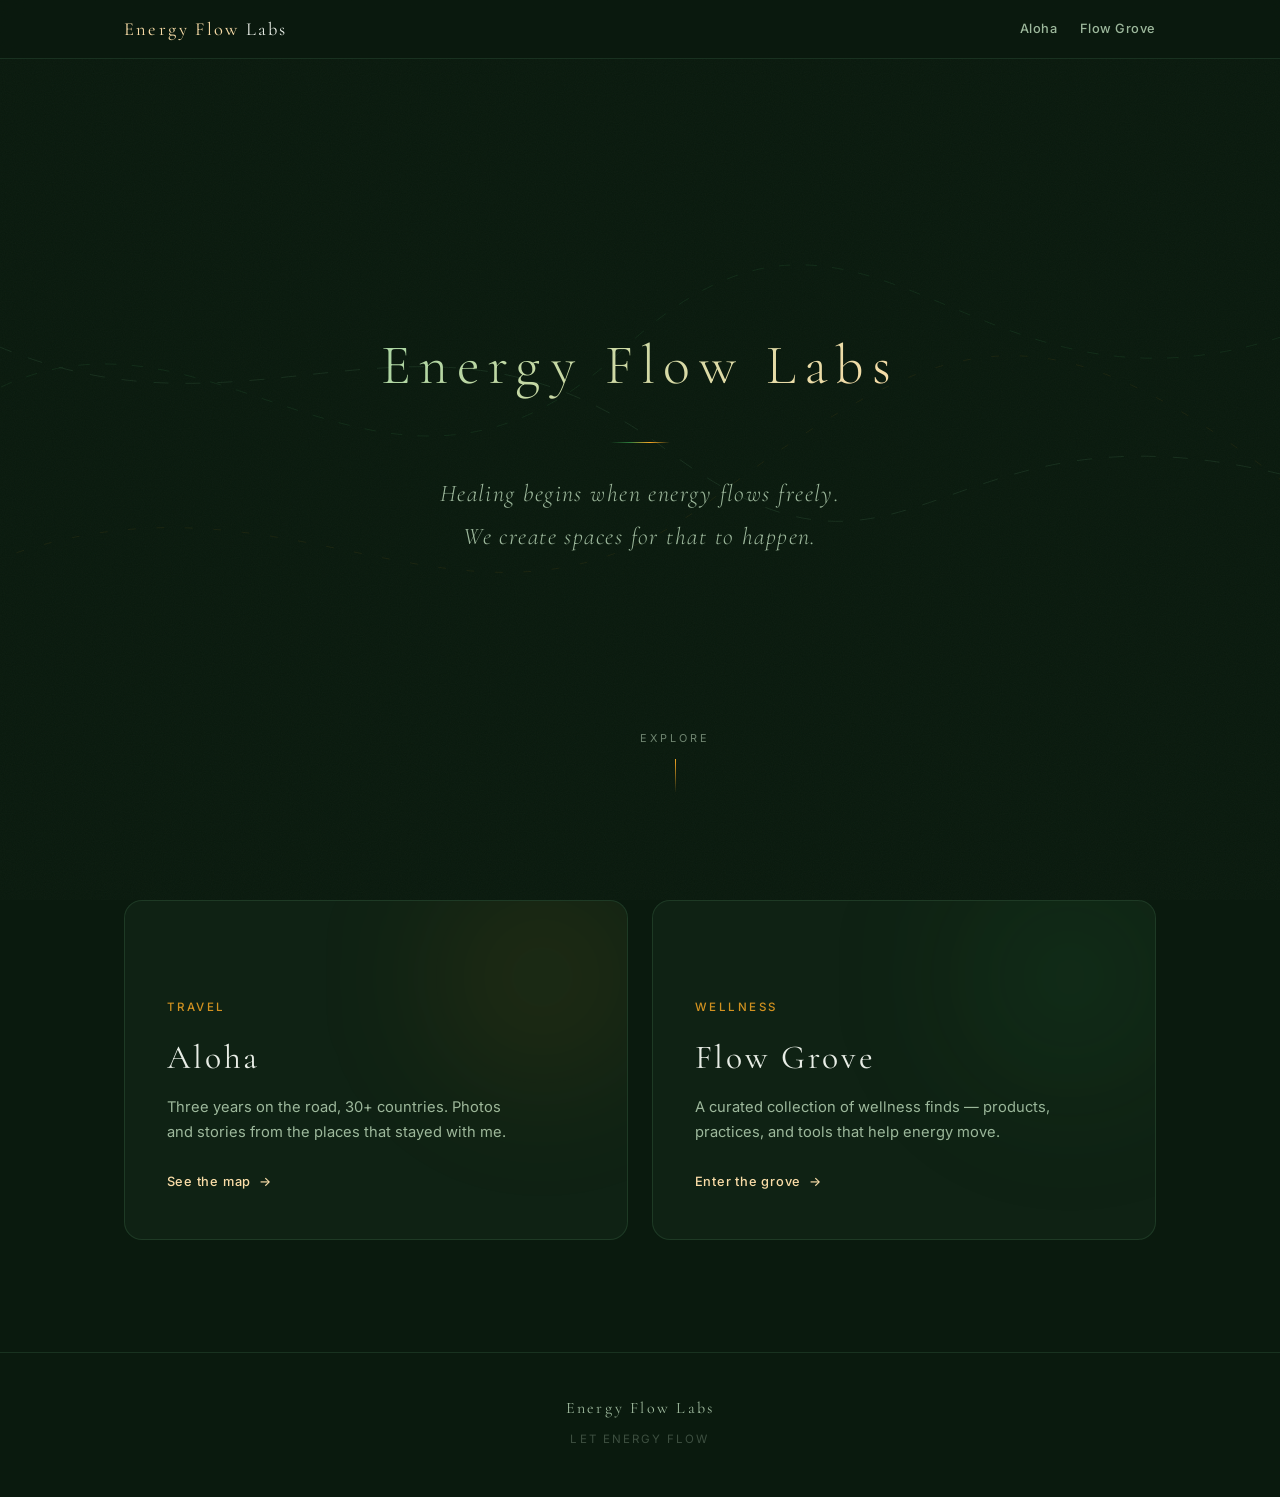
==== commit 4a8ee4fd: "Rebuild site: landing + Aloha travel map + Flow Grove - Landing: hero + two portal cards (Aloha / Fl" ====
--- a/index.html
+++ b/index.html
@@ -4,213 +4,14 @@
 <meta charset="UTF-8">
 <meta name="viewport" content="width=device-width, initial-scale=1.0">
 <title>Energy Flow Labs</title>
-<meta name="description" content="Healing through awareness. Let energy flow.">
+<meta name="description" content="Healing through awareness. Wellness curation and travel stories from 30+ countries. Let energy flow.">
+<meta property="og:title" content="Energy Flow Labs">
+<meta property="og:description" content="Healing through awareness. Let energy flow.">
 <link rel="icon" type="image/svg+xml" href="/favicon.svg">
 <link rel="preconnect" href="https://fonts.googleapis.com">
 <link rel="preconnect" href="https://fonts.gstatic.com" crossorigin>
-<link href="https://fonts.googleapis.com/css2?family=Cormorant+Garamond:ital,wght@0,300;0,400;1,300;1,400&family=Inter:wght@300;400&display=swap" rel="stylesheet">
-<style>
-  *, *::before, *::after { margin: 0; padding: 0; box-sizing: border-box; }
-
-  :root {
-    --bg: #0a1a0e;
-    --forest: #1A4A24;
-    --verdant: #2E7D3C;
-    --spring: #4CAF65;
-    --jade: #7CC890;
-    --mist: #A8D5A2;
-    --amber: #F5A623;
-    --candle: #FADDA8;
-    --glow: #FDE8D0;
-    --text-primary: #e8ede6;
-    --text-secondary: #8aaa8a;
-  }
-
-  html, body { height: 100%; }
-
-  body {
-    background: var(--bg);
-    color: var(--text-primary);
-    font-family: 'Inter', sans-serif;
-    overflow: hidden;
-    display: flex;
-    align-items: center;
-    justify-content: center;
-  }
-
-  /* Organic flowing background */
-  .bg-layer {
-    position: fixed;
-    inset: 0;
-    z-index: 0;
-    overflow: hidden;
-  }
-
-  .orb {
-    position: absolute;
-    border-radius: 50%;
-    filter: blur(80px);
-    opacity: 0;
-    animation: drift 20s ease-in-out infinite, breathe 8s ease-in-out infinite;
-  }
-
-  .orb-1 {
-    width: 600px; height: 600px;
-    background: radial-gradient(circle, rgba(46,125,60,0.25) 0%, transparent 70%);
-    top: -10%; left: -5%;
-    animation-delay: 0s;
-  }
-
-  .orb-2 {
-    width: 500px; height: 500px;
-    background: radial-gradient(circle, rgba(76,175,101,0.15) 0%, transparent 70%);
-    bottom: -15%; right: -10%;
-    animation-delay: -4s;
-  }
-
-  .orb-3 {
-    width: 400px; height: 400px;
-    background: radial-gradient(circle, rgba(245,166,35,0.1) 0%, transparent 70%);
-    top: 30%; right: 20%;
-    animation-delay: -8s;
-  }
-
-  .orb-4 {
-    width: 350px; height: 350px;
-    background: radial-gradient(circle, rgba(26,74,36,0.3) 0%, transparent 70%);
-    bottom: 10%; left: 25%;
-    animation-delay: -12s;
-  }
-
-  .orb-5 {
-    width: 250px; height: 250px;
-    background: radial-gradient(circle, rgba(250,221,168,0.08) 0%, transparent 70%);
-    top: 15%; left: 40%;
-    animation-delay: -6s;
-  }
-
-  /* Flowing lines */
-  .flow-svg {
-    position: fixed;
-    inset: 0;
-    width: 100%;
-    height: 100%;
-    z-index: 1;
-    opacity: 0.15;
-  }
-
-  .flow-path {
-    fill: none;
-    stroke-width: 1;
-    stroke-linecap: round;
-  }
-
-  .flow-1 { stroke: var(--spring); animation: flowDash 15s linear infinite; }
-  .flow-2 { stroke: var(--amber); animation: flowDash 20s linear infinite reverse; opacity: 0.6; }
-  .flow-3 { stroke: var(--jade); animation: flowDash 18s linear infinite; animation-delay: -5s; }
-
-  /* Content */
-  .content {
-    position: relative;
-    z-index: 10;
-    text-align: center;
-    padding: 2rem;
-    max-width: 680px;
-  }
-
-  .brand {
-    font-family: 'Cormorant Garamond', serif;
-    font-weight: 300;
-    font-size: clamp(2.2rem, 5vw, 3.5rem);
-    letter-spacing: 0.15em;
-    color: var(--text-primary);
-    margin-bottom: 0.3em;
-    opacity: 0;
-    animation: fadeUp 2s ease-out 0.5s forwards;
-  }
-
-  .brand span {
-    background: linear-gradient(135deg, var(--mist), var(--candle));
-    -webkit-background-clip: text;
-    -webkit-text-fill-color: transparent;
-    background-clip: text;
-  }
-
-  .tagline {
-    font-family: 'Cormorant Garamond', serif;
-    font-weight: 300;
-    font-style: italic;
-    font-size: clamp(1.1rem, 2.5vw, 1.5rem);
-    color: var(--text-secondary);
-    letter-spacing: 0.08em;
-    line-height: 1.8;
-    opacity: 0;
-    animation: fadeUp 2s ease-out 1.2s forwards;
-  }
-
-  .divider {
-    width: 60px;
-    height: 1px;
-    background: linear-gradient(90deg, transparent, var(--verdant), var(--amber), transparent);
-    margin: 1.8rem auto;
-    opacity: 0;
-    animation: fadeUp 2s ease-out 1s forwards;
-  }
-
-  .subtle {
-    font-family: 'Inter', sans-serif;
-    font-weight: 300;
-    font-size: 0.75rem;
-    color: rgba(138,170,138,0.4);
-    letter-spacing: 0.2em;
-    text-transform: uppercase;
-    margin-top: 3rem;
-    opacity: 0;
-    animation: fadeUp 2s ease-out 1.8s forwards;
-  }
-
-  /* Animations */
-  @keyframes breathe {
-    0%, 100% { opacity: 0.3; transform: scale(1); }
-    50% { opacity: 0.6; transform: scale(1.08); }
-  }
-
-  @keyframes drift {
-    0%, 100% { transform: translate(0, 0) scale(1); }
-    25% { transform: translate(30px, -20px) scale(1.05); }
-    50% { transform: translate(-20px, 30px) scale(0.95); }
-    75% { transform: translate(20px, 20px) scale(1.03); }
-  }
-
-  @keyframes fadeUp {
-    from { opacity: 0; transform: translateY(20px); }
-    to { opacity: 1; transform: translateY(0); }
-  }
-
-  @keyframes flowDash {
-    to { stroke-dashoffset: -2000; }
-  }
-
-  /* Grain texture overlay */
-  .grain {
-    position: fixed;
-    inset: 0;
-    z-index: 5;
-    opacity: 0.03;
-    pointer-events: none;
-    background-image: url("data:image/svg+xml,%3Csvg viewBox='0 0 256 256' xmlns='http://www.w3.org/2000/svg'%3E%3Cfilter id='noise'%3E%3CfeTurbulence type='fractalNoise' baseFrequency='0.9' numOctaves='4' stitchTiles='stitch'/%3E%3C/filter%3E%3Crect width='100%25' height='100%25' filter='url(%23noise)'/%3E%3C/svg%3E");
-    background-repeat: repeat;
-    background-size: 256px;
-  }
-
-  @media (max-width: 640px) {
-    .orb { filter: blur(60px); }
-    .orb-1 { width: 350px; height: 350px; }
-    .orb-2 { width: 300px; height: 300px; }
-    .orb-3 { width: 250px; height: 250px; }
-    .content { padding: 1.5rem; }
-  }
-</style>
+<link href="https://fonts.googleapis.com/css2?family=Cormorant+Garamond:ital,wght@0,300;0,400;1,300;1,400&family=Inter:wght@300;400;500&display=swap" rel="stylesheet">
+<link rel="stylesheet" href="assets/style.css">
 </head>
 <body>
 
@@ -223,25 +24,70 @@
 </div>
 
 <svg class="flow-svg" viewBox="0 0 1440 900" preserveAspectRatio="none">
-  <path class="flow-path flow-1"
-    d="M-100,450 C200,200 400,600 700,350 S1100,500 1540,300"
-    stroke-dasharray="12 18" />
-  <path class="flow-path flow-2"
-    d="M-100,600 C300,400 500,700 800,500 S1200,300 1540,550"
-    stroke-dasharray="8 24" />
-  <path class="flow-path flow-3"
-    d="M-100,300 C250,500 450,250 750,450 S1050,350 1540,500"
-    stroke-dasharray="16 20" />
+  <path class="flow-path flow-1" d="M-100,450 C200,200 400,600 700,350 S1100,500 1540,300" stroke-dasharray="12 18" />
+  <path class="flow-path flow-2" d="M-100,600 C300,400 500,700 800,500 S1200,300 1540,550" stroke-dasharray="8 24" />
+  <path class="flow-path flow-3" d="M-100,300 C250,500 450,250 750,450 S1050,350 1540,500" stroke-dasharray="16 20" />
 </svg>
 
 <div class="grain"></div>
 
-<div class="content">
-  <h1 class="brand"><span>Energy Flow Labs</span></h1>
-  <div class="divider"></div>
-  <p class="tagline">Healing begins when energy flows freely.<br>We create spaces for that to happen.</p>
-  <p class="subtle">coming soon</p>
-</div>
+<nav class="nav">
+  <div class="nav-inner">
+    <a class="nav-brand" href="index.html"><span>Energy Flow</span> Labs</a>
+    <div class="nav-right">
+      <div class="nav-links">
+        <a class="nav-link" href="aloha.html" data-i18n="nav.aloha">Aloha</a>
+        <a class="nav-link" href="flow-grove.html" data-i18n="nav.grove">Flow Grove</a>
+      </div>
+      <div class="lang-switch"></div>
+    </div>
+  </div>
+</nav>
 
+<main class="page">
+
+  <section class="hero">
+    <div class="hero-content">
+      <h1 class="brand-title fade-in"><span>Energy Flow Labs</span></h1>
+      <div class="divider fade-in d1"></div>
+      <p class="tagline fade-in d2" data-i18n="home.tagline">Healing begins when energy flows freely.<br>We create spaces for that to happen.</p>
+    </div>
+    <div class="scroll-hint" data-i18n="home.scroll">explore</div>
+  </section>
+
+  <section class="portals">
+    <div class="wrap">
+      <div class="portal-grid">
+
+        <a class="portal portal-aloha" href="aloha.html">
+          <div>
+            <div class="eyebrow" data-i18n="home.aloha.eyebrow">Travel</div>
+            <h2>Aloha</h2>
+            <p data-i18n="home.aloha.desc">Three years on the road, 30+ countries. Photos, stories, and voice notes from the places that stayed with me.</p>
+            <span class="portal-cta" data-i18n="home.aloha.cta">See the map</span>
+          </div>
+        </a>
+
+        <a class="portal portal-grove" href="flow-grove.html">
+          <div>
+            <div class="eyebrow" data-i18n="home.grove.eyebrow">Wellness</div>
+            <h2>Flow Grove</h2>
+            <p data-i18n="home.grove.desc">A curated collection of wellness finds — products, practices, and tools that help energy move.</p>
+            <span class="portal-cta" data-i18n="home.grove.cta">Enter the grove</span>
+          </div>
+        </a>
+
+      </div>
+    </div>
+  </section>
+
+</main>
+
+<footer class="footer">
+  <div class="f-brand">Energy Flow Labs</div>
+  <div class="f-tag" data-i18n="footer.tag">Let energy flow</div>
+</footer>
+
+<script src="assets/i18n.js"></script>
 </body>
 </html>
--- a/assets/style.css
+++ b/assets/style.css
@@ -0,0 +1,447 @@
+/* ============================================================
+   Energy Flow Labs — shared design system
+   Palette: deep forest greens + amber gold. Organic, healing.
+   ============================================================ */
+
+*, *::before, *::after { margin: 0; padding: 0; box-sizing: border-box; }
+
+:root {
+  --bg: #0a1a0e;
+  --bg-soft: #0d2013;
+  --forest: #1A4A24;
+  --verdant: #2E7D3C;
+  --spring: #4CAF65;
+  --jade: #7CC890;
+  --mist: #A8D5A2;
+  --amber: #F5A623;
+  --candle: #FADDA8;
+  --glow: #FDE8D0;
+
+  /* 4-level text hierarchy */
+  --text-1: #e8ede6;
+  --text-2: #9db89c;
+  --text-3: #6f8570;
+  --text-4: #3d4f40;
+
+  --line: rgba(124, 200, 144, 0.14);
+  --card: rgba(124, 200, 144, 0.05);
+  --card-hover: rgba(124, 200, 144, 0.09);
+
+  --serif: 'Cormorant Garamond', 'Noto Serif SC', Georgia, serif;
+  --sans: 'Inter', -apple-system, 'PingFang SC', 'Hiragino Sans GB', 'Microsoft YaHei', sans-serif;
+
+  --maxw: 1080px;
+}
+
+html { scroll-behavior: smooth; }
+
+body {
+  background: var(--bg);
+  color: var(--text-1);
+  font-family: var(--sans);
+  font-weight: 400;
+  font-size: 16px;
+  line-height: 1.7;
+  -webkit-font-smoothing: antialiased;
+  -moz-osx-font-smoothing: grayscale;
+  overflow-x: hidden;
+}
+
+::selection { background: rgba(245, 166, 35, 0.25); color: var(--glow); }
+
+img { max-width: 100%; display: block; }
+a { color: inherit; text-decoration: none; }
+button { font-family: inherit; cursor: pointer; }
+
+/* ---------- Language-specific typography ---------- */
+
+html[lang="zh"] body { line-height: 1.95; letter-spacing: 0.015em; }
+html[lang="zh"] .tagline,
+html[lang="zh"] em,
+html[lang="zh"] i { font-style: normal; }
+html[lang="zh"] h1, html[lang="zh"] h2, html[lang="zh"] h3 { letter-spacing: 0.06em; }
+
+html[lang="es"] body { hyphens: auto; }
+
+/* ---------- Ambient background layers ---------- */
+
+.bg-layer { position: fixed; inset: 0; z-index: 0; overflow: hidden; pointer-events: none; }
+
+.orb {
+  position: absolute;
+  border-radius: 50%;
+  filter: blur(80px);
+  opacity: 0;
+  animation: drift 20s ease-in-out infinite, breathe 8s ease-in-out infinite;
+}
+.orb-1 { width: 600px; height: 600px; background: radial-gradient(circle, rgba(46,125,60,0.25) 0%, transparent 70%); top: -10%; left: -5%; }
+.orb-2 { width: 500px; height: 500px; background: radial-gradient(circle, rgba(76,175,101,0.15) 0%, transparent 70%); bottom: -15%; right: -10%; animation-delay: -4s; }
+.orb-3 { width: 400px; height: 400px; background: radial-gradient(circle, rgba(245,166,35,0.1) 0%, transparent 70%); top: 30%; right: 20%; animation-delay: -8s; }
+.orb-4 { width: 350px; height: 350px; background: radial-gradient(circle, rgba(26,74,36,0.3) 0%, transparent 70%); bottom: 10%; left: 25%; animation-delay: -12s; }
+.orb-5 { width: 250px; height: 250px; background: radial-gradient(circle, rgba(250,221,168,0.08) 0%, transparent 70%); top: 15%; left: 40%; animation-delay: -6s; }
+
+.grain {
+  position: fixed; inset: 0; z-index: 4; opacity: 0.03; pointer-events: none;
+  background-image: url("data:image/svg+xml,%3Csvg viewBox='0 0 256 256' xmlns='http://www.w3.org/2000/svg'%3E%3Cfilter id='noise'%3E%3CfeTurbulence type='fractalNoise' baseFrequency='0.9' numOctaves='4' stitchTiles='stitch'/%3E%3C/filter%3E%3Crect width='100%25' height='100%25' filter='url(%23noise)'/%3E%3C/svg%3E");
+  background-repeat: repeat; background-size: 256px;
+}
+
+.flow-svg { position: fixed; inset: 0; width: 100%; height: 100%; z-index: 1; opacity: 0.12; pointer-events: none; }
+.flow-path { fill: none; stroke-width: 1; stroke-linecap: round; }
+.flow-1 { stroke: var(--spring); animation: flowDash 15s linear infinite; }
+.flow-2 { stroke: var(--amber); animation: flowDash 20s linear infinite reverse; opacity: 0.6; }
+.flow-3 { stroke: var(--jade); animation: flowDash 18s linear infinite; animation-delay: -5s; }
+
+@keyframes breathe { 0%, 100% { opacity: 0.3; transform: scale(1); } 50% { opacity: 0.6; transform: scale(1.08); } }
+@keyframes drift {
+  0%, 100% { transform: translate(0, 0) scale(1); }
+  25% { transform: translate(30px, -20px) scale(1.05); }
+  50% { transform: translate(-20px, 30px) scale(0.95); }
+  75% { transform: translate(20px, 20px) scale(1.03); }
+}
+@keyframes fadeUp { from { opacity: 0; transform: translateY(20px); } to { opacity: 1; transform: translateY(0); } }
+@keyframes flowDash { to { stroke-dashoffset: -2000; } }
+@keyframes pulse {
+  0% { transform: scale(1); opacity: 0.8; }
+  70% { transform: scale(2.6); opacity: 0; }
+  100% { transform: scale(2.6); opacity: 0; }
+}
+
+/* ---------- Navigation ---------- */
+
+.nav {
+  position: fixed; top: 0; left: 0; right: 0; z-index: 50;
+  backdrop-filter: blur(14px); -webkit-backdrop-filter: blur(14px);
+  background: rgba(10, 26, 14, 0.72);
+  border-bottom: 1px solid var(--line);
+}
+.nav-inner {
+  max-width: var(--maxw); margin: 0 auto; padding: 0.85rem 1.5rem;
+  display: flex; align-items: center; justify-content: space-between; gap: 1rem;
+}
+.nav-brand {
+  font-family: 'Cormorant Garamond', serif;
+  font-weight: 400; font-size: 1.15rem; letter-spacing: 0.12em;
+  color: var(--text-1); white-space: nowrap;
+}
+.nav-brand span { color: var(--candle); }
+.nav-right { display: flex; align-items: center; gap: 1.4rem; }
+.nav-links { display: flex; gap: 1.4rem; }
+.nav-link {
+  font-size: 0.8rem; font-weight: 500; letter-spacing: 0.04em;
+  color: var(--text-2); transition: color 0.3s;
+}
+.nav-link:hover, .nav-link.active { color: var(--candle); }
+
+.lang-switch { display: flex; gap: 2px; border: 1px solid var(--line); border-radius: 99px; padding: 2px; }
+.lang-btn {
+  background: none; border: none; border-radius: 99px;
+  color: var(--text-3); font-size: 0.68rem; font-weight: 500; letter-spacing: 0.04em;
+  padding: 0.22rem 0.6rem; transition: all 0.3s; line-height: 1.4;
+}
+.lang-btn:hover { color: var(--text-1); }
+.lang-btn.active { background: rgba(245, 166, 35, 0.14); color: var(--candle); }
+
+/* ---------- Shared layout ---------- */
+
+.page { position: relative; z-index: 10; }
+.wrap { max-width: var(--maxw); margin: 0 auto; padding: 0 1.5rem; }
+
+.eyebrow {
+  font-size: 0.72rem; font-weight: 500; text-transform: uppercase;
+  letter-spacing: 0.22em; color: var(--amber); opacity: 0.85;
+}
+html[lang="zh"] .eyebrow { letter-spacing: 0.35em; }
+
+.divider {
+  width: 60px; height: 1px;
+  background: linear-gradient(90deg, transparent, var(--verdant), var(--amber), transparent);
+  margin: 1.8rem auto;
+}
+
+.page-hero { padding: 9.5rem 0 3.5rem; text-align: center; }
+.page-hero h1 {
+  font-family: var(--serif); font-weight: 300;
+  font-size: clamp(2.6rem, 6vw, 4rem); letter-spacing: 0.1em;
+  background: linear-gradient(135deg, var(--mist), var(--candle));
+  -webkit-background-clip: text; -webkit-text-fill-color: transparent; background-clip: text;
+  margin: 0.6rem 0 0.4rem;
+}
+.page-hero .sub {
+  font-size: 1rem; color: var(--text-2); max-width: 540px; margin: 0.8rem auto 0;
+}
+
+.fade-in { opacity: 0; animation: fadeUp 1.6s ease-out forwards; }
+.fade-in.d1 { animation-delay: 0.25s; }
+.fade-in.d2 { animation-delay: 0.5s; }
+.fade-in.d3 { animation-delay: 0.75s; }
+
+/* ---------- Landing hero ---------- */
+
+.hero {
+  min-height: 92vh; display: flex; align-items: center; justify-content: center;
+  text-align: center; padding: 6rem 1.5rem 3rem; position: relative;
+}
+.hero-content { max-width: 680px; }
+.brand-title {
+  font-family: 'Cormorant Garamond', serif; font-weight: 300;
+  font-size: clamp(2.2rem, 5vw, 3.5rem); letter-spacing: 0.15em;
+  margin-bottom: 0.3em;
+}
+.brand-title span {
+  background: linear-gradient(135deg, var(--mist), var(--candle));
+  -webkit-background-clip: text; -webkit-text-fill-color: transparent; background-clip: text;
+}
+.tagline {
+  font-family: var(--serif); font-weight: 300; font-style: italic;
+  font-size: clamp(1.1rem, 2.5vw, 1.5rem); color: var(--text-2);
+  letter-spacing: 0.06em; line-height: 1.8;
+}
+.scroll-hint {
+  position: absolute; bottom: 2.2rem; left: 50%; transform: translateX(-50%);
+  font-size: 0.68rem; letter-spacing: 0.28em; text-transform: uppercase;
+  color: var(--text-3); opacity: 0;
+  animation: fadeUp 2s ease-out 2.2s forwards;
+}
+.scroll-hint::after {
+  content: ''; display: block; width: 1px; height: 34px;
+  background: linear-gradient(180deg, var(--amber), transparent);
+  margin: 0.7rem auto 0;
+}
+
+/* ---------- Portal cards (landing) ---------- */
+
+.portals { padding: 2rem 0 7rem; }
+.portal-grid { display: grid; grid-template-columns: 1fr 1fr; gap: 1.5rem; margin-top: 2.5rem; }
+
+.portal {
+  position: relative; overflow: hidden;
+  border: 1px solid var(--line); border-radius: 18px;
+  background: var(--card);
+  padding: 3.2rem 2.6rem 2.8rem;
+  min-height: 340px;
+  display: flex; flex-direction: column; justify-content: flex-end;
+  transition: transform 0.5s cubic-bezier(0.22, 1, 0.36, 1), border-color 0.5s, background 0.5s;
+}
+.portal:hover { transform: translateY(-6px); border-color: rgba(245, 166, 35, 0.28); background: var(--card-hover); }
+.portal::before {
+  content: ''; position: absolute; width: 320px; height: 320px; border-radius: 50%;
+  filter: blur(70px); opacity: 0.55; transition: opacity 0.6s; pointer-events: none;
+}
+.portal:hover::before { opacity: 0.85; }
+.portal-grove::before { background: radial-gradient(circle, rgba(46,125,60,0.35) 0%, transparent 70%); top: -25%; right: -15%; }
+.portal-aloha::before { background: radial-gradient(circle, rgba(245,166,35,0.22) 0%, transparent 70%); top: -25%; right: -15%; }
+
+.portal h2 {
+  font-family: var(--serif); font-weight: 400;
+  font-size: 2.1rem; letter-spacing: 0.08em; color: var(--text-1);
+  margin: 0.7rem 0 0.6rem;
+}
+.portal p { font-size: 0.92rem; color: var(--text-2); max-width: 40ch; }
+.portal-cta {
+  margin-top: 1.6rem; font-size: 0.8rem; font-weight: 500; letter-spacing: 0.06em;
+  color: var(--candle); display: inline-flex; align-items: center; gap: 0.5rem;
+}
+.portal-cta::after { content: '→'; transition: transform 0.4s; }
+.portal:hover .portal-cta::after { transform: translateX(5px); }
+
+/* ---------- Aloha: map ---------- */
+
+.view-toggle { display: flex; justify-content: center; gap: 2px; margin: 0 auto 2.2rem; width: fit-content;
+  border: 1px solid var(--line); border-radius: 99px; padding: 3px; }
+.view-btn {
+  background: none; border: none; border-radius: 99px;
+  color: var(--text-3); font-size: 0.78rem; font-weight: 500; letter-spacing: 0.04em;
+  padding: 0.35rem 1.15rem; transition: all 0.3s;
+}
+.view-btn.active { background: rgba(124, 200, 144, 0.12); color: var(--mist); }
+
+.map-shell {
+  position: relative; border: 1px solid var(--line); border-radius: 18px;
+  background: linear-gradient(180deg, rgba(13, 32, 19, 0.6), rgba(10, 26, 14, 0.3));
+  padding: 1.2rem; overflow: hidden;
+}
+.map-shell svg { width: 100%; height: auto; display: block; }
+.land { fill: rgba(124, 200, 144, 0.1); stroke: rgba(124, 200, 144, 0.22); stroke-width: 0.5; }
+
+.marker { cursor: pointer; }
+.marker-core { transition: r 0.3s; }
+.marker-story .marker-core { fill: var(--amber); }
+.marker-story .marker-pulse { fill: none; stroke: var(--amber); stroke-width: 1; transform-origin: center; transform-box: fill-box; animation: pulse 3s ease-out infinite; }
+.marker-soon .marker-core { fill: rgba(124, 200, 144, 0.55); }
+.marker:hover .marker-core { r: 7; }
+
+.map-tip {
+  position: absolute; z-index: 20; pointer-events: none;
+  background: rgba(10, 26, 14, 0.92); border: 1px solid var(--line); border-radius: 10px;
+  padding: 0.5rem 0.85rem; font-size: 0.78rem; color: var(--text-1);
+  opacity: 0; transform: translate(-50%, -115%); transition: opacity 0.25s;
+  white-space: nowrap; backdrop-filter: blur(8px);
+}
+.map-tip .tip-status { display: block; font-size: 0.66rem; letter-spacing: 0.08em; color: var(--text-3); margin-top: 1px; }
+.map-tip.show { opacity: 1; }
+.map-tip.story-tip .tip-status { color: var(--amber); }
+
+.map-legend { display: flex; justify-content: center; gap: 2rem; margin-top: 1.4rem; font-size: 0.75rem; color: var(--text-3); }
+.map-legend span { display: inline-flex; align-items: center; gap: 0.5rem; }
+.dot { width: 8px; height: 8px; border-radius: 50%; display: inline-block; }
+.dot-story { background: var(--amber); box-shadow: 0 0 8px rgba(245, 166, 35, 0.6); }
+.dot-soon { background: rgba(124, 200, 144, 0.55); }
+
+/* ---------- Aloha: list view ---------- */
+
+.place-list { display: grid; grid-template-columns: repeat(3, 1fr); gap: 0.9rem; }
+.place-row {
+  display: flex; align-items: center; justify-content: space-between; gap: 0.8rem;
+  border: 1px solid var(--line); border-radius: 12px; background: var(--card);
+  padding: 0.95rem 1.2rem; transition: border-color 0.3s, background 0.3s; cursor: pointer;
+  text-align: left; width: 100%;
+}
+.place-row:hover { border-color: rgba(245, 166, 35, 0.3); background: var(--card-hover); }
+.place-row .p-name { font-size: 0.92rem; color: var(--text-1); }
+.place-row .p-country { font-size: 0.74rem; color: var(--text-3); display: block; }
+.place-row .p-badge { font-size: 0.64rem; letter-spacing: 0.08em; text-transform: uppercase; color: var(--text-3); white-space: nowrap; }
+.place-row.has-story .p-badge { color: var(--amber); }
+html[lang="zh"] .place-row .p-badge { letter-spacing: 0.15em; }
+
+/* ---------- Aloha: story cards ---------- */
+
+.stories { padding: 5rem 0 7rem; }
+.stories-head { text-align: center; margin-bottom: 3.2rem; }
+.stories-head h2 {
+  font-family: var(--serif); font-weight: 300; font-size: 2rem; letter-spacing: 0.1em;
+  color: var(--text-1); margin-top: 0.5rem;
+}
+
+.story-card {
+  display: grid; grid-template-columns: minmax(0, 5fr) minmax(0, 6fr); gap: 0;
+  border: 1px solid var(--line); border-radius: 18px; overflow: hidden;
+  background: var(--card); margin-bottom: 2.2rem;
+  scroll-margin-top: 96px;
+  transition: border-color 0.5s;
+}
+.story-card.flash { border-color: rgba(245, 166, 35, 0.55); }
+
+.story-photo { position: relative; min-height: 300px; overflow: hidden; }
+.story-photo img { width: 100%; height: 100%; object-fit: cover; position: absolute; inset: 0; }
+.photo-ph {
+  position: absolute; inset: 0; display: flex; align-items: center; justify-content: center;
+}
+.photo-ph .ph-letter {
+  font-family: 'Cormorant Garamond', serif; font-weight: 300; font-style: italic;
+  font-size: 6rem; color: rgba(232, 237, 230, 0.16); line-height: 1;
+}
+
+.story-body { padding: 2.4rem 2.4rem 2.2rem; display: flex; flex-direction: column; }
+.story-place {
+  font-family: var(--serif); font-weight: 400; font-size: 1.7rem;
+  letter-spacing: 0.05em; color: var(--text-1); margin: 0.45rem 0 0.2rem;
+}
+.story-country { font-size: 0.78rem; color: var(--text-3); letter-spacing: 0.08em; }
+.story-text { margin-top: 1.3rem; font-size: 0.95rem; color: var(--text-2); flex: 1; }
+.story-text.placeholder { font-style: italic; color: var(--text-3); }
+html[lang="zh"] .story-text.placeholder { font-style: normal; }
+
+/* ---------- Audio player ---------- */
+
+.audio-box {
+  margin-top: 1.8rem; border: 1px solid var(--line); border-radius: 12px;
+  padding: 0.9rem 1.1rem; display: flex; align-items: center; gap: 1rem;
+  background: rgba(10, 26, 14, 0.4);
+}
+.audio-play {
+  width: 40px; height: 40px; min-width: 40px; border-radius: 50%;
+  border: 1px solid rgba(245, 166, 35, 0.5); background: rgba(245, 166, 35, 0.1);
+  color: var(--candle); font-size: 0.8rem; display: flex; align-items: center; justify-content: center;
+  transition: all 0.3s;
+}
+.audio-play:hover:not(:disabled) { background: rgba(245, 166, 35, 0.22); }
+.audio-play:disabled { opacity: 0.35; cursor: default; border-color: var(--line); color: var(--text-3); }
+.audio-meta { flex: 1; min-width: 0; }
+.audio-label { font-size: 0.7rem; letter-spacing: 0.14em; text-transform: uppercase; color: var(--text-3); }
+html[lang="zh"] .audio-label { letter-spacing: 0.25em; }
+.audio-note { font-size: 0.8rem; color: var(--text-3); margin-top: 0.15rem; font-style: italic; }
+html[lang="zh"] .audio-note { font-style: normal; }
+.audio-wave { display: flex; align-items: center; gap: 2.5px; height: 22px; margin-top: 0.4rem; }
+.audio-wave i {
+  width: 2.5px; border-radius: 2px; background: var(--text-4);
+  transition: background 0.3s;
+}
+.audio-box.playing .audio-wave i { background: rgba(245, 166, 35, 0.55); }
+.audio-box.has-audio .audio-wave i.played { background: var(--amber); }
+
+/* ---------- Flow Grove ---------- */
+
+.grove-grid { display: grid; grid-template-columns: repeat(3, 1fr); gap: 1.3rem; padding-bottom: 2rem; }
+.grove-card {
+  border: 1px solid var(--line); border-radius: 16px; background: var(--card);
+  padding: 2.2rem 1.9rem; min-height: 230px;
+  display: flex; flex-direction: column;
+  transition: transform 0.45s cubic-bezier(0.22, 1, 0.36, 1), border-color 0.45s, background 0.45s;
+}
+.grove-card:hover { transform: translateY(-4px); border-color: rgba(124, 200, 144, 0.3); background: var(--card-hover); }
+.grove-card .g-eyebrow {
+  font-size: 0.66rem; font-weight: 500; letter-spacing: 0.2em; text-transform: uppercase;
+  color: var(--jade); opacity: 0.8;
+}
+html[lang="zh"] .grove-card .g-eyebrow { letter-spacing: 0.35em; }
+.grove-card h3 {
+  font-family: var(--serif); font-weight: 400; font-size: 1.45rem;
+  letter-spacing: 0.04em; color: var(--text-2); margin: 0.9rem 0 0.5rem;
+}
+.grove-card p { font-size: 0.85rem; color: var(--text-3); flex: 1; }
+.grove-card .g-slot {
+  margin-top: 1.4rem; height: 1px;
+  background: linear-gradient(90deg, var(--line), transparent);
+}
+.grove-note {
+  text-align: center; font-family: var(--serif); font-style: italic; font-weight: 300;
+  font-size: 1.05rem; color: var(--text-3); padding: 1.5rem 0 6rem; max-width: 480px; margin: 0 auto;
+}
+html[lang="zh"] .grove-note { font-style: normal; }
+
+/* ---------- Footer ---------- */
+
+.footer {
+  border-top: 1px solid var(--line); padding: 2.6rem 0 3rem; text-align: center;
+  position: relative; z-index: 10;
+}
+.footer .f-brand {
+  font-family: 'Cormorant Garamond', serif; font-size: 1rem; letter-spacing: 0.14em; color: var(--text-2);
+}
+.footer .f-tag { font-size: 0.72rem; letter-spacing: 0.18em; text-transform: uppercase; color: var(--text-4); margin-top: 0.5rem; }
+html[lang="zh"] .footer .f-tag { letter-spacing: 0.35em; }
+
+/* ---------- Responsive ---------- */
+
+@media (max-width: 900px) {
+  .place-list { grid-template-columns: repeat(2, 1fr); }
+  .grove-grid { grid-template-columns: repeat(2, 1fr); }
+}
+
+@media (max-width: 640px) {
+  .orb { filter: blur(60px); }
+  .orb-1 { width: 350px; height: 350px; }
+  .orb-2 { width: 300px; height: 300px; }
+  .orb-3 { width: 250px; height: 250px; }
+
+  .nav-inner { padding: 0.7rem 1rem; }
+  .nav-brand { font-size: 0.98rem; letter-spacing: 0.08em; }
+  .nav-right { gap: 0.8rem; }
+  .nav-links { gap: 0.9rem; }
+  .nav-link { font-size: 0.74rem; }
+
+  .page-hero { padding: 7.5rem 0 2.5rem; }
+  .portal-grid { grid-template-columns: 1fr; }
+  .portal { min-height: 260px; padding: 2.4rem 1.8rem 2rem; }
+
+  .place-list { grid-template-columns: 1fr; }
+  .grove-grid { grid-template-columns: 1fr; }
+
+  .story-card { grid-template-columns: 1fr; }
+  .story-photo { min-height: 210px; }
+  .story-body { padding: 1.8rem 1.5rem 1.6rem; }
+
+  .stories { padding: 3.5rem 0 4.5rem; }
+  .map-legend { gap: 1.2rem; flex-wrap: wrap; }
+}
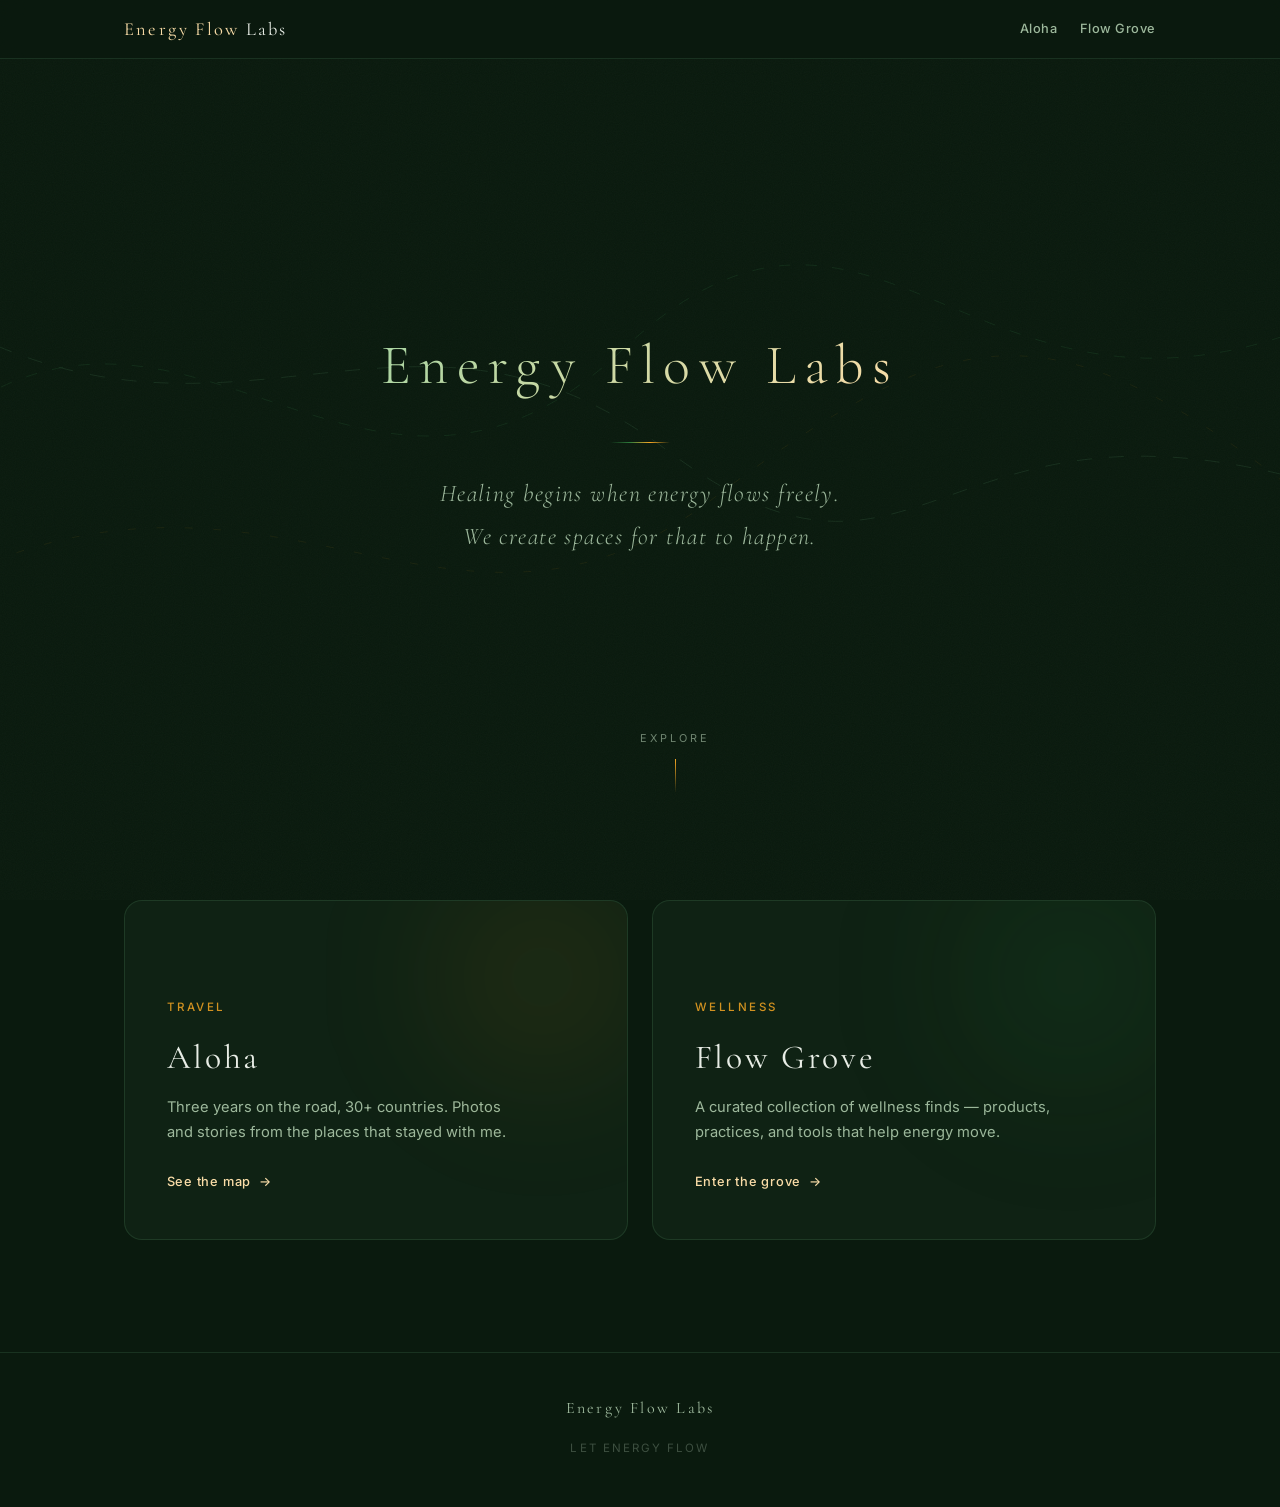
==== commit 11c65384: "Flow Grove v2 + SEO groundwork + social slot + product map - Flow Grove: replace empty card grid wit" ====
--- a/index.html
+++ b/index.html
@@ -7,6 +7,7 @@
 <meta name="description" content="Healing through awareness. Wellness curation and travel stories from 30+ countries. Let energy flow.">
 <meta property="og:title" content="Energy Flow Labs">
 <meta property="og:description" content="Healing through awareness. Let energy flow.">
+<link rel="canonical" href="https://energyflowlabs.com/">
 <link rel="icon" type="image/svg+xml" href="/favicon.svg">
 <link rel="preconnect" href="https://fonts.googleapis.com">
 <link rel="preconnect" href="https://fonts.gstatic.com" crossorigin>
@@ -85,9 +86,11 @@
 
 <footer class="footer">
   <div class="f-brand">Energy Flow Labs</div>
+  <div class="footer-social" id="footer-social"></div>
   <div class="f-tag" data-i18n="footer.tag">Let energy flow</div>
 </footer>
 
 <script src="assets/i18n.js"></script>
+<script src="assets/site.js"></script>
 </body>
 </html>
--- a/assets/style.css
+++ b/assets/style.css
@@ -370,7 +370,55 @@
 .audio-box.playing .audio-wave i { background: rgba(245, 166, 35, 0.55); }
 .audio-box.has-audio .audio-wave i.played { background: var(--amber); }
 
-/* ---------- Flow Grove ---------- */
+/* ---------- Flow Grove: grove visual ---------- */
+
+.grove-shell {
+  border: 1px solid var(--line); border-radius: 18px;
+  background: linear-gradient(180deg, rgba(13, 32, 19, 0.6), rgba(10, 26, 14, 0.3));
+  padding: 1.2rem; overflow: hidden; margin-bottom: 2.5rem;
+}
+.grove-visual svg { width: 100%; height: auto; display: block; }
+
+.vine { fill: none; stroke-width: 1; stroke-linecap: round; opacity: 0.35; }
+.vine-1 { stroke: var(--spring); stroke-dasharray: 12 18; animation: flowDash 30s linear infinite; }
+.vine-2 { stroke: var(--amber); stroke-dasharray: 8 24; animation: flowDash 40s linear infinite reverse; opacity: 0.22; }
+.vine-3 { stroke: var(--jade); stroke-dasharray: 16 20; animation: flowDash 34s linear infinite; animation-delay: -8s; }
+
+.grove-node .gn-core { fill: rgba(124, 200, 144, 0.75); transition: fill 0.4s; }
+.grove-node .gn-halo {
+  fill: none; stroke: rgba(124, 200, 144, 0.35); stroke-width: 1;
+  transform-origin: center; transform-box: fill-box;
+  animation: groveBreathe 6s ease-in-out infinite;
+}
+.grove-node:hover .gn-core { fill: var(--amber); }
+.grove-node-live .gn-core { fill: var(--amber); }
+.grove-node-live .gn-halo { stroke: rgba(245, 166, 35, 0.45); }
+.gn-label {
+  fill: var(--text-2); font-family: 'Inter', sans-serif; font-size: 15px;
+  font-weight: 500; letter-spacing: 3px; text-transform: uppercase;
+}
+.grove-node:hover .gn-label { fill: var(--candle); }
+
+@keyframes groveBreathe {
+  0%, 100% { transform: scale(1); opacity: 0.5; }
+  50% { transform: scale(1.5); opacity: 0.15; }
+}
+
+.grove-chips { display: none; flex-wrap: wrap; justify-content: center; gap: 0.6rem; padding: 0.6rem 0.2rem 1rem; }
+.grove-chip {
+  border: 1px solid var(--line); border-radius: 99px;
+  padding: 0.4rem 1rem; font-size: 0.72rem; font-weight: 500;
+  letter-spacing: 0.14em; text-transform: uppercase; color: var(--text-2);
+}
+
+/* shelf: appears once GROVE_ITEMS has content */
+.shelf-section { margin-bottom: 3rem; scroll-margin-top: 96px; }
+.shelf-section .g-eyebrow { margin-bottom: 1.1rem; }
+.shelf-grid { display: grid; grid-template-columns: repeat(3, 1fr); gap: 1.3rem; }
+.shelf-card { min-height: 0; }
+.shelf-img { border-radius: 10px; margin-bottom: 1rem; aspect-ratio: 3 / 2; object-fit: cover; width: 100%; }
+
+/* ---------- Flow Grove (legacy grid, kept for shelf cards) ---------- */
 
 .grove-grid { display: grid; grid-template-columns: repeat(3, 1fr); gap: 1.3rem; padding-bottom: 2rem; }
 .grove-card {
@@ -414,9 +462,18 @@
 
 /* ---------- Responsive ---------- */
 
+.footer-social { display: flex; justify-content: center; gap: 1.6rem; margin-top: 1rem; }
+.f-social {
+  font-size: 0.74rem; font-weight: 500; letter-spacing: 0.1em;
+  color: var(--text-3); transition: color 0.3s;
+}
+.f-social:hover { color: var(--candle); }
+.footer-social + .f-tag { margin-top: 1.1rem; }
+
 @media (max-width: 900px) {
   .place-list { grid-template-columns: repeat(2, 1fr); }
   .grove-grid { grid-template-columns: repeat(2, 1fr); }
+  .shelf-grid { grid-template-columns: repeat(2, 1fr); }
 }
 
 @media (max-width: 640px) {
@@ -437,6 +494,9 @@
 
   .place-list { grid-template-columns: 1fr; }
   .grove-grid { grid-template-columns: 1fr; }
+  .shelf-grid { grid-template-columns: 1fr; }
+  .grove-visual { display: none; }
+  .grove-chips { display: flex; }
 
   .story-card { grid-template-columns: 1fr; }
   .story-photo { min-height: 210px; }
